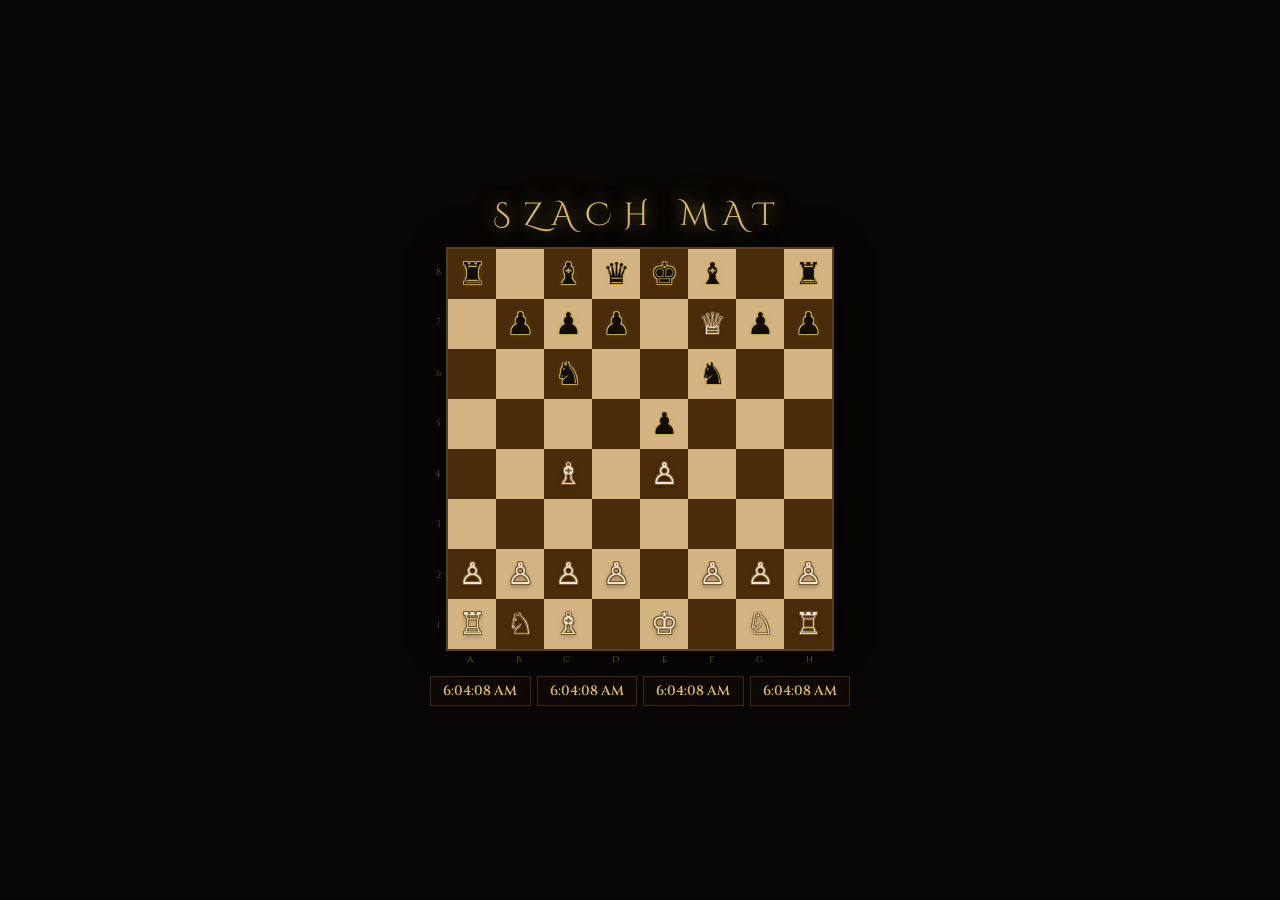
==== index.html @ 2d2c628a "Update index.html" ====
<!DOCTYPE html>
<html lang="pl">
<head>
<meta charset="UTF-8">
<title>Szach Mat - Wersja Poprawiona</title>
<link rel="preconnect" href="https://fonts.googleapis.com">
<link href="https://fonts.googleapis.com/css2?family=Cinzel+Decorative:wght@700&family=Cinzel:wght@400;600&display=swap" rel="stylesheet">
<style>
*,*::before,*::after{box-sizing:border-box;margin:0;padding:0;}
body,html{width:100%;height:100%;overflow:hidden;background:#080604;font-family:'Cinzel',serif;display:flex;justify-content:center;align-items:center;}
.view{position:absolute;inset:0;display:flex;flex-direction:column;justify-content:center;align-items:center;transition:opacity .4s;}
.view.hidden{opacity:0;pointer-events:none;}
.smoke-title{font-family:'Cinzel Decorative',serif;font-size:clamp(1.1rem,3.5vmin,2.1rem);color:#d4b866;letter-spacing:.38em;text-shadow:0 0 16px #d4b86699,0 0 45px #d4b86644;white-space:nowrap;margin-bottom:10px;animation:dym 3.5s ease-in-out infinite alternate;flex-shrink:0;}
@keyframes dym{0%{opacity:.95;transform:translateY(0) scale(1);}100%{opacity:.3;transform:translateY(-5px) scale(1.04);}}
.board-outer{display:grid;grid-template-columns:16px 1fr 16px;grid-template-rows:1fr 16px;width:min(62vmin,420px);height:min(62vmin,420px);flex-shrink:0;}
.labels-rank,.labels-rank-r{display:flex;flex-direction:column;justify-content:space-around;align-items:center;}
.labels-file{grid-column:2/3;grid-row:2/3;display:flex;flex-direction:row;justify-content:space-around;align-items:center;}
.lbl{font-size:clamp(.38rem,1.1vmin,.6rem);color:#7a6030;user-select:none;}
.chess-wrap{grid-column:2/3;grid-row:1/2;display:grid;grid-template-columns:repeat(8,1fr);grid-template-rows:repeat(8,1fr);border:2px solid #5a3e18;box-shadow:0 0 28px #000a,inset 0 0 14px #0007;}
.sq{display:flex;justify-content:center;align-items:center;font-size:clamp(.85rem,3.4vmin,1.9rem);}
.sq.light{background:#d4b483;}.sq.dark{background:#4a2c0a;}
.wp{color:#f0ece2;text-shadow:1px 1px 0 #7a5520,-1px -1px 0 #7a5520,1px -1px 0 #7a5520,-1px 1px 0 #7a5520,0 2px 5px #0009;}
.bp{color:#100e06;text-shadow:1px 1px 0 #c8a84b,-1px -1px 0 #c8a84b,1px -1px 0 #c8a84b,-1px 1px 0 #c8a84b,0 0 6px #c8a84b44;}
.sq span.clickable{cursor:pointer;transition:transform .18s;}
.sq span.clickable:hover{transform:scale(1.25);filter:brightness(1.5);}
canvas, .ttt-board{border:3px solid #d4b866;box-shadow:0 0 20px rgba(212,184,102,0.4);image-rendering:pixelated;}
.btn-back{position:absolute;top:15px;left:15px;background:rgba(212,184,102,0.1);border:1px solid #d4b866;color:#d4b866;padding:8px 15px;cursor:pointer;z-index:100;font-family:'Cinzel';}
.art-img{max-width:90%;max-height:70vh;border:2px solid #d4b866;box-shadow:0 0 20px #000;}
.game-wrap{display:flex;flex-direction:column;align-items:center;gap:10px;}
.clocks-strip{display:grid;grid-template-columns:repeat(4,1fr);gap:6px;width:min(62vmin,420px);margin-top:9px;}
.clock-mini{background:#0e0904;border:1px solid #3a2a0c;padding:5px;text-align:center;}
.cm-time{color:#d4b866;font-size:0.85rem;font-weight:600;}
.ttt-board{display:grid;grid-template-columns:repeat(3,1fr);gap:4px;background:#3a2a0c;padding:4px;}
.ttt-cell{width:75px;height:75px;background:#0e0904;display:flex;align-items:center;justify-content:center;font-size:2.5rem;cursor:pointer;color:#d4b866;}
.weather-card{background:#100b04;border:2px solid #d4b866;padding:30px;text-align:center;color:#d4b866;}
</style>
</head>
<body>

<div id="v-board" class="view">
  <div class="smoke-title">SZACH&nbsp;MAT</div>
  <div class="board-outer">
    <div class="labels-rank" id="rank-left"></div>
    <div class="chess-wrap" id="chess-board"></div>
    <div class="labels-rank-r" id="rank-right"></div>
    <div class="labels-file" id="file-labels"></div>
  </div>
  <div class="clocks-strip" id="clocks-strip"></div>
</div>

<div id="v-art1" class="view hidden"><button class="btn-back" onclick="showBoard()">← Powrót</button><h2 class="smoke-title">Mechanizm Nieba</h2><img src="Gemini_Generated_Image_rz8aocrz8aocrz8a.jpg" class="art-img"></div>
<div id="v-art2" class="view hidden"><button class="btn-back" onclick="showBoard()">← Powrót</button><h2 class="smoke-title">Stycznik Główny</h2><img src="Gemini_Generated_Image_avi7obavi7obavi7.jpg" class="art-img"></div>

<div id="v-weather" class="view hidden">
  <button class="btn-back" onclick="showBoard()">← Powrót</button>
  <div class="weather-card" id="weather-card">Pobieranie danych pogodowych...</div>
</div>

<div id="v-snake" class="view hidden"><button class="btn-back" onclick="showBoard()">←</button><div class="game-wrap"><div class="smoke-title">Wąż</div><canvas id="snake-canvas"></canvas><div id="snake-status" style="color:#d4b866">Wynik: 0</div></div></div>
<div id="v-pong" class="view hidden"><button class="btn-back" onclick="showBoard()">←</button><div class="game-wrap"><div class="smoke-title">Ping Pong</div><canvas id="pong-canvas"></canvas><div id="pong-status" style="color:#d4b866">0 : 0</div></div></div>
<div id="v-ttt" class="view hidden"><button class="btn-back" onclick="showBoard()">←</button><div class="game-wrap"><div class="smoke-title">Kółko i Krzyżyk</div><div id="ttt-board" class="ttt-board"></div></div></div>
<div id="v-wr" class="view hidden"><button class="btn-back" onclick="showBoard()">←</button><div class="game-wrap"><div class="smoke-title">Wilk i Zając</div><canvas id="wr-canvas"></canvas></div></div>

<script>
const ROWS=[
  ['♜','','♝','♛','♚','♝','','♜'], // d8: 0,3 (Czarna Królowa)
  ['','♟','♟','♟','','♕','♟','♟'], // d2: 1,5 (Biała Królowa)
  ['','','♞','','','♞','',''],   // c6: 2,2 | f6: 2,5 (Czarne Skoczki)
  ['','','','','♟','','',''],
  ['','','♗','','♙','','',''],
  ['','','','','','','',''],
  ['♙','♙','♙','♙','','♙','♙','♙'],
  ['♖','♘','♗','','♔','','♘','♖'], // b1: 7,1 | g1: 7,6 (Białe Skoczki) | e1: 7,4 (Król)
];

const ACTIONS = {
  '7-1': () => { goTo('v-snake'); snakeRestart(); },
  '7-6': () => { goTo('v-pong'); pongRestart(); },
  '2-2': () => { goTo('v-ttt'); tttRestart(); },
  '2-5': () => { goTo('v-wr'); wrRestart(); },
  '1-5': () => goTo('v-art1'),
  '0-3': () => goTo('v-art2'),
  '7-4': () => showWeather()
};

function buildBoard(){
  const board=document.getElementById('chess-board');
  const RL=document.getElementById('rank-left'), FL=document.getElementById('file-labels');
  RL.innerHTML=[8,7,6,5,4,3,2,1].map(n=>`<span class="lbl">${n}</span>`).join('');
  FL.innerHTML=['a','b','c','d','e','f','g','h'].map(l=>`<span class="lbl">${l}</span>`).join('');
  ROWS.forEach((row,r)=>{
    row.forEach((piece,c)=>{
      const sq=document.createElement('div');
      sq.className='sq '+((r+c)%2===0?'dark':'light');
      if(piece){
        const sp=document.createElement('span');
        sp.textContent=piece;
        sp.className=(r > 3 || (r===1 && c===5)) ? 'wp' : 'bp'; 
        if(ACTIONS[`${r}-${c}`]){
          sp.classList.add('clickable');
          sp.onclick = ACTIONS[`${r}-${c}`];
        }
        sq.appendChild(sp);
      }
      board.appendChild(sq);
    });
  });
}

function goTo(id){
  document.querySelectorAll('.view').forEach(v=>v.classList.add('hidden'));
  document.getElementById(id).classList.remove('hidden');
}
function showBoard(){ goTo('v-board'); stopGames(); }

function showWeather(){
  goTo('v-weather');
  document.getElementById('weather-card').innerHTML = "📍 Nielepice<br>Temp: 12°C<br>Niebo: Przejrzyste";
}

let snakeInt, pongInt, wrInt;
function stopGames(){ clearInterval(snakeInt); cancelAnimationFrame(pongInt); cancelAnimationFrame(wrInt); }

/* SNAKE */
function snakeRestart(){
  const c=document.getElementById('snake-canvas'), ctx=c.getContext('2d');
  c.width=300; c.height=300;
  let s=[{x:5,y:5}], d={x:1,y:0}, f={x:10,y:10}, sc=0;
  window.onkeydown=e=>{
    const k=e.key;
    if((k==='ArrowUp'||k==='w')&&d.y===0)d={x:0,y:-1};
    if((k==='ArrowDown'||k==='s')&&d.y===0)d={x:0,y:1};
    if((k==='ArrowLeft'||k==='a')&&d.x===0)d={x:-1,y:0};
    if((k==='ArrowRight'||k==='d')&&d.x===0)d={x:1,y:0};
  };
  clearInterval(snakeInt);
  snakeInt=setInterval(()=>{
    let h={x:s[0].x+d.x,y:s[0].y+d.y};
    if(h.x<0||h.x>14||h.y<0||h.y>14||s.some(p=>p.x===h.x&&p.y===h.y)) return snakeRestart();
    s.unshift(h);
    if(h.x===f.x&&h.y===f.y){sc++; f={x:Math.floor(Math.random()*15),y:Math.floor(Math.random()*15)};} else s.pop();
    ctx.fillStyle='#000'; ctx.fillRect(0,0,300,300);
    ctx.fillStyle='#ff0000'; ctx.fillRect(f.x*20,f.y*20,18,18);
    ctx.fillStyle='#00ff44'; s.forEach(p=>ctx.fillRect(p.x*20,p.y*20,18,18));
    document.getElementById('snake-status').textContent=`Wynik: ${sc}`;
  },150);
}

/* PONG */
function pongRestart(){
  const c=document.getElementById('pong-canvas'), ctx=c.getContext('2d');
  c.width=400; c.height=200;
  let b={x:200,y:100,vx:4,vy:3}, p1=80, p2=80, s1=0, s2=0;
  window.onkeydown=e=>{
    if(e.key==='w')p1-=20; if(e.key==='s')p1+=20;
    if(e.key==='ArrowUp')p2-=20; if(e.key==='ArrowDown')p2+=20;
  };
  function loop(){
    b.x+=b.vx; b.y+=b.vy;
    if(b.y<0||b.y>195) b.vy*=-1;
    if((b.x<20&&b.y>p1&&b.y<p1+40)||(b.x>370&&b.y>p2&&b.y<p2+40)) b.vx*=-1.1;
    if(b.x<0){s2++; b={x:200,y:100,vx:4,vy:3};}
    if(b.x>400){s1++; b={x:200,y:100,vx:-4,vy:3};}
    ctx.fillStyle='#000'; ctx.fillRect(0,0,400,200);
    ctx.fillStyle='#d4b866'; ctx.fillRect(10,p1,10,40); ctx.fillRect(380,p2,10,40);
    ctx.fillStyle='#fff'; ctx.fillRect(b.x,b.y,8,8);
    document.getElementById('pong-status').textContent=`${s1} : ${s2}`;
    pongInt=requestAnimationFrame(loop);
  }
  loop();
}

/* WILK I ZAJĄC (Pełna grafika) */
function wrRestart(){
  const c=document.getElementById('wr-canvas'), ctx=c.getContext('2d');
  c.width=480; c.height=250;
  let rx=50, wx=400;
  window.onkeydown=e=>{ if(e.key==='ArrowLeft')rx-=20; if(e.key==='ArrowRight')rx+=20; };
  function loop(){
    ctx.fillStyle='#0a0818'; ctx.fillRect(0,0,480,250);
    // Zając rysowany
    ctx.fillStyle='#d0d0c8'; ctx.fillRect(rx,180,20,22); // body
    ctx.fillStyle='#e0e0d8'; ctx.fillRect(rx+5,170,12,12); // head
    ctx.fillRect(rx+7,160,3,10); ctx.fillRect(rx+13,160,3,10); // ears
    // Wilk rysowany
    ctx.fillStyle='#5a5060'; ctx.fillRect(wx,175,25,28); // body
    ctx.fillStyle='#ff2020'; ctx.fillRect(wx+18,182,4,4); // eye
    if(wx>rx) wx-=1.5; else wx+=1.5;
    wrInt=requestAnimationFrame(loop);
  }
  loop();
}

/* TTT */
function tttRestart(){
  const b=document.getElementById('ttt-board'); b.innerHTML='';
  let p='X', cells=Array(9).fill('');
  for(let i=0;i<9;i++){
    const c=document.createElement('div'); c.className='ttt-cell';
    c.onclick=()=>{ if(!cells[i]){ cells[i]=p; c.textContent=p; p=p==='X'?'O':'X'; } };
    b.appendChild(c);
  }
}

buildBoard();
setInterval(()=>{
  const now=new Date();
  document.getElementById('clocks-strip').innerHTML=`<div class="clock-mini"><div class="cm-time">${now.toLocaleTimeString()}</div></div>`.repeat(4);
},1000);
</script>
</body>
</html>
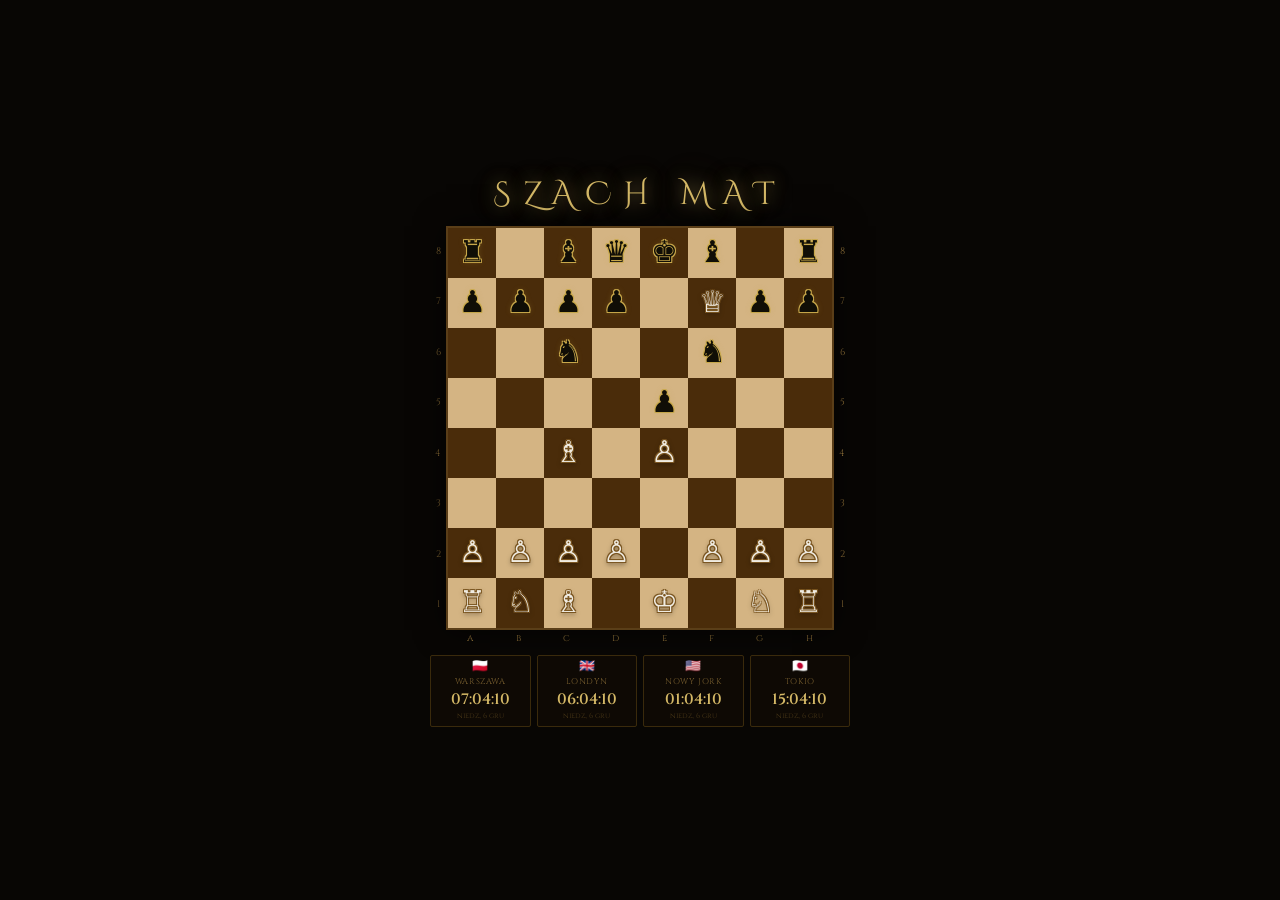
==== commit 2ebedec8: "Update print statement from 'Hello' to 'Goodbye'" ====
--- a/index.html
+++ b/index.html
@@ -2,7 +2,7 @@
 <html lang="pl">
 <head>
 <meta charset="UTF-8">
-<title>Szach Mat - Wersja Poprawiona</title>
+<title>Szach Mat</title>
 <link rel="preconnect" href="https://fonts.googleapis.com">
 <link href="https://fonts.googleapis.com/css2?family=Cinzel+Decorative:wght@700&family=Cinzel:wght@400;600&display=swap" rel="stylesheet">
 <style>
@@ -21,22 +21,141 @@
 .sq.light{background:#d4b483;}.sq.dark{background:#4a2c0a;}
 .wp{color:#f0ece2;text-shadow:1px 1px 0 #7a5520,-1px -1px 0 #7a5520,1px -1px 0 #7a5520,-1px 1px 0 #7a5520,0 2px 5px #0009;}
 .bp{color:#100e06;text-shadow:1px 1px 0 #c8a84b,-1px -1px 0 #c8a84b,1px -1px 0 #c8a84b,-1px 1px 0 #c8a84b,0 0 6px #c8a84b44;}
-.sq span.clickable{cursor:pointer;transition:transform .18s;}
-.sq span.clickable:hover{transform:scale(1.25);filter:brightness(1.5);}
-canvas, .ttt-board{border:3px solid #d4b866;box-shadow:0 0 20px rgba(212,184,102,0.4);image-rendering:pixelated;}
-.btn-back{position:absolute;top:15px;left:15px;background:rgba(212,184,102,0.1);border:1px solid #d4b866;color:#d4b866;padding:8px 15px;cursor:pointer;z-index:100;font-family:'Cinzel';}
-.art-img{max-width:90%;max-height:70vh;border:2px solid #d4b866;box-shadow:0 0 20px #000;}
-.game-wrap{display:flex;flex-direction:column;align-items:center;gap:10px;}
-.clocks-strip{display:grid;grid-template-columns:repeat(4,1fr);gap:6px;width:min(62vmin,420px);margin-top:9px;}
-.clock-mini{background:#0e0904;border:1px solid #3a2a0c;padding:5px;text-align:center;}
-.cm-time{color:#d4b866;font-size:0.85rem;font-weight:600;}
-.ttt-board{display:grid;grid-template-columns:repeat(3,1fr);gap:4px;background:#3a2a0c;padding:4px;}
-.ttt-cell{width:75px;height:75px;background:#0e0904;display:flex;align-items:center;justify-content:center;font-size:2.5rem;cursor:pointer;color:#d4b866;}
-.weather-card{background:#100b04;border:2px solid #d4b866;padding:30px;text-align:center;color:#d4b866;}
+.sq span{display:block;line-height:1;transition:transform .18s,filter .18s;}
+.sq span.clickable{cursor:pointer;}
+.sq span.clickable:hover{transform:scale(1.25);filter:brightness(1.6) drop-shadow(0 0 6px #d4b86688);}
+.clocks-strip{display:grid;grid-template-columns:repeat(4,1fr);gap:6px;width:min(62vmin,420px);margin-top:9px;flex-shrink:0;}
+.clock-mini{background:#0e0904;border:1px solid #3a2a0c;border-radius:2px;padding:5px 4px;text-align:center;}
+.cm-flag{font-size:clamp(.55rem,1.5vmin,.8rem);line-height:1;}
+.cm-city{font-size:clamp(.34rem,1vmin,.52rem);color:#7a6030;letter-spacing:.07em;text-transform:uppercase;margin:2px 0;}
+.cm-time{font-size:clamp(.65rem,2vmin,.95rem);font-weight:600;color:#d4b866;font-variant-numeric:tabular-nums;}
+.cm-date{font-size:clamp(.3rem,.9vmin,.46rem);color:#4a3818;margin-top:1px;}
+.btn-back{position:absolute;top:14px;left:14px;background:rgba(212,184,102,.1);border:1px solid rgba(212,184,102,.4);color:#d4b866;font-family:'Cinzel',serif;font-size:.68rem;letter-spacing:.14em;padding:7px 15px;cursor:pointer;border-radius:2px;z-index:20;transition:background .2s;}
+.btn-back:hover{background:rgba(212,184,102,.25);}
+.subpage{width:100%;height:100%;padding:54px 16px 16px;display:flex;flex-direction:column;align-items:center;justify-content:center;gap:16px;}
+.sub-title{font-family:'Cinzel Decorative',serif;font-size:clamp(.85rem,2.3vw,1.05rem);color:#d4b866;letter-spacing:.22em;text-shadow:0 0 12px #d4b86655;text-align:center;}
+.clocks-grid-full{display:grid;grid-template-columns:repeat(2,1fr);gap:14px;width:100%;max-width:480px;}
+.clock-card{background:#100b04;border:1px solid #5a3e18;border-radius:3px;padding:16px 12px;display:flex;flex-direction:column;align-items:center;gap:5px;}
+.clock-city{font-size:.66rem;letter-spacing:.17em;color:#8a7040;text-transform:uppercase;}
+.clock-time{font-size:clamp(1.3rem,3.8vw,1.9rem);font-weight:600;color:#d4b866;letter-spacing:.06em;font-variant-numeric:tabular-nums;}
+.clock-date{font-size:.61rem;color:#5a4820;letter-spacing:.09em;}
+.weather-card{background:#100b04;border:1px solid #5a3e18;border-radius:3px;padding:24px 30px;max-width:360px;width:100%;text-align:center;}
+.w-place{font-size:.66rem;letter-spacing:.18em;color:#7a6030;margin-bottom:10px;}
+.w-icon{font-size:2.8rem;margin-bottom:4px;line-height:1;}
+.w-temp{font-size:clamp(2.2rem,6.5vw,3rem);font-weight:600;color:#d4b866;}
+.w-desc{font-size:.8rem;color:#9a8040;margin:7px 0 4px;letter-spacing:.11em;}
+.w-details{display:flex;gap:20px;justify-content:center;margin-top:12px;}
+.w-detail{font-size:.68rem;color:#5a4820;letter-spacing:.07em;text-align:center;}
+.w-detail strong{display:block;color:#9a8254;font-size:.88rem;font-weight:600;margin-bottom:2px;}
+.loading-txt{color:#5a4020;font-size:.76rem;letter-spacing:.14em;animation:blink 1.2s infinite;}
+@keyframes blink{0%,100%{opacity:1}50%{opacity:.25}}
+.modal-overlay{position:absolute;inset:0;background:rgba(0,0,0,.8);z-index:30;display:flex;align-items:center;justify-content:center;}
+.modal-overlay.hidden{display:none;}
+.modal-box{background:#110d05;border:1px solid rgba(212,184,102,.5);border-radius:3px;padding:26px 30px;min-width:250px;text-align:center;}
+.modal-box p{color:#d4b866;font-size:.8rem;letter-spacing:.13em;margin-bottom:15px;}
+.modal-box input{background:#080604;border:1px solid #5a3e18;color:#d4b866;font-family:'Cinzel',serif;font-size:.88rem;padding:8px 12px;width:100%;border-radius:2px;text-align:center;outline:none;transition:border-color .2s;}
+.modal-box input:focus{border-color:#d4b86688;}
+.modal-box button{margin-top:12px;background:rgba(212,184,102,.12);border:1px solid rgba(212,184,102,.45);color:#d4b866;font-family:'Cinzel',serif;padding:8px 20px;cursor:pointer;border-radius:2px;font-size:.76rem;letter-spacing:.13em;transition:background .2s;}
+.modal-box button:hover{background:rgba(212,184,102,.28);}
+.err-msg{color:#b04030!important;font-size:.7rem!important;margin-top:8px!important;margin-bottom:0!important;}
+/* games shared */
+.game-wrap{width:100%;height:100%;display:flex;flex-direction:column;align-items:center;justify-content:center;padding:48px 12px 10px;gap:8px;}
+.game-status{font-size:.68rem;letter-spacing:.12em;color:#9a8040;min-height:1.4em;text-align:center;}
+.game-btn{background:rgba(212,184,102,.1);border:1px solid rgba(212,184,102,.4);color:#d4b866;font-family:'Cinzel',serif;font-size:.65rem;letter-spacing:.12em;padding:6px 18px;cursor:pointer;border-radius:2px;transition:background .2s;}
+.game-btn:hover{background:rgba(212,184,102,.25);}
+canvas{display:block;}
+.ttt-board{display:grid;grid-template-columns:repeat(3,1fr);gap:4px;background:#3a2a0c;padding:4px;border:2px solid #5a3e18;}
+.ttt-cell{width:clamp(60px,14vmin,100px);height:clamp(60px,14vmin,100px);background:#0e0904;display:flex;align-items:center;justify-content:center;font-size:clamp(1.6rem,6vmin,3rem);cursor:pointer;transition:background .15s;user-select:none;}
+.ttt-cell:hover{background:#1a1006;}
+.ttt-cell.x{color:#d4b866;}.ttt-cell.o{color:#6ab0d4;}
+
+/* ═══ ELEKTRONIKA CONSOLE SHELL ═══ */
+.konsola{
+  display:flex;flex-direction:column;align-items:center;
+  background:linear-gradient(170deg,#c8c0b0 0%,#a8a098 40%,#888078 100%);
+  border-radius:22px 22px 40px 40px;
+  padding:14px 18px 20px;
+  box-shadow:
+    0 6px 30px rgba(0,0,0,.7),
+    0 2px 0 rgba(255,255,255,.3) inset,
+    0 -3px 0 rgba(0,0,0,.3) inset,
+    4px 0 0 rgba(255,255,255,.15) inset;
+  position:relative;
+  width:360px;
+  user-select:none;
+}
+.konsola-top{
+  width:100%;display:flex;justify-content:space-between;align-items:center;
+  margin-bottom:8px;padding:0 4px;
+}
+.konsola-logo{
+  font-family:'Cinzel Decorative',serif;
+  font-size:.58rem;letter-spacing:.15em;
+  color:#4a4038;text-shadow:0 1px 0 rgba(255,255,255,.3);
+}
+.konsola-model{
+  font-size:.5rem;letter-spacing:.1em;color:#6a6058;font-family:monospace;
+}
+/* LCD screen area */
+.lcd-outer{
+  width:100%;
+  background:#1a1a0a;
+  border-radius:8px;
+  padding:6px;
+  box-shadow:0 2px 8px rgba(0,0,0,.8) inset, 0 1px 0 rgba(255,255,255,.15);
+  border:2px solid #2a2a1a;
+}
+.lcd-bezel{
+  background:#2a3010;
+  border-radius:5px;
+  padding:4px;
+  border:1px solid #1a2008;
+}
+#wr-canvas{
+  display:block;
+  border-radius:3px;
+  image-rendering:pixelated;
+}
+/* score row */
+.lcd-score-row{
+  display:flex;justify-content:space-between;align-items:center;
+  padding:3px 6px 0;
+}
+.lcd-label{font-size:.42rem;letter-spacing:.12em;color:#5a5840;font-family:monospace;text-transform:uppercase;}
+
+/* Buttons area */
+.buttons-area{
+  width:100%;
+  margin-top:12px;
+  display:flex;flex-direction:column;align-items:center;gap:10px;
+}
+.btn-row{display:flex;gap:14px;justify-content:center;align-items:center;}
+.konsola-btn{
+  width:44px;height:44px;border-radius:50%;
+  background:radial-gradient(circle at 35% 30%,#e04030,#901010);
+  border:none;box-shadow:0 4px 0 #600808, 0 5px 8px rgba(0,0,0,.5);
+  cursor:pointer;display:flex;align-items:center;justify-content:center;
+  color:rgba(255,255,255,.8);font-size:1.1rem;
+  transition:transform .08s,box-shadow .08s;
+  -webkit-tap-highlight-color:transparent;
+}
+.konsola-btn:active,.konsola-btn.pressed{
+  transform:translateY(3px);
+  box-shadow:0 1px 0 #600808, 0 2px 4px rgba(0,0,0,.5);
+}
+.konsola-btn.blue{background:radial-gradient(circle at 35% 30%,#4060d0,#1030a0);box-shadow:0 4px 0 #082080,0 5px 8px rgba(0,0,0,.5);}
+.konsola-btn.blue:active,.konsola-btn.blue.pressed{box-shadow:0 1px 0 #082080,0 2px 4px rgba(0,0,0,.5);}
+.btn-label{font-size:.42rem;color:#5a5840;letter-spacing:.08em;font-family:monospace;text-align:center;margin-top:2px;}
+.btn-col{display:flex;flex-direction:column;align-items:center;}
+.speaker-holes{
+  display:flex;gap:5px;margin-top:8px;
+}
+.speaker-hole{width:5px;height:5px;border-radius:50%;background:#6a6050;box-shadow:0 1px 0 rgba(255,255,255,.1) inset;}
 </style>
 </head>
 <body>
 
+<!-- SZACHOWNICA -->
 <div id="v-board" class="view">
   <div class="smoke-title">SZACH&nbsp;MAT</div>
   <div class="board-outer">
@@ -48,165 +167,553 @@
   <div class="clocks-strip" id="clocks-strip"></div>
 </div>
 
-<div id="v-art1" class="view hidden"><button class="btn-back" onclick="showBoard()">← Powrót</button><h2 class="smoke-title">Mechanizm Nieba</h2><img src="Gemini_Generated_Image_rz8aocrz8aocrz8a.jpg" class="art-img"></div>
-<div id="v-art2" class="view hidden"><button class="btn-back" onclick="showBoard()">← Powrót</button><h2 class="smoke-title">Stycznik Główny</h2><img src="Gemini_Generated_Image_avi7obavi7obavi7.jpg" class="art-img"></div>
-
+<!-- ZEGARY -->
+<div id="v-clocks" class="view hidden">
+  <button class="btn-back" onclick="showBoard()">← Szachownica</button>
+  <div class="subpage">
+    <div class="sub-title">Czas Światowy</div>
+    <div class="clocks-grid-full" id="clocks-grid"></div>
+  </div>
+</div>
+
+<!-- POGODA -->
 <div id="v-weather" class="view hidden">
-  <button class="btn-back" onclick="showBoard()">← Powrót</button>
-  <div class="weather-card" id="weather-card">Pobieranie danych pogodowych...</div>
+  <button class="btn-back" onclick="showBoard()">← Szachownica</button>
+  <div class="subpage">
+    <div class="sub-title">Pogoda — Nielepice</div>
+    <div class="weather-card" id="weather-card"><p class="loading-txt">Pobieranie danych…</p></div>
+  </div>
 </div>
 
-<div id="v-snake" class="view hidden"><button class="btn-back" onclick="showBoard()">←</button><div class="game-wrap"><div class="smoke-title">Wąż</div><canvas id="snake-canvas"></canvas><div id="snake-status" style="color:#d4b866">Wynik: 0</div></div></div>
-<div id="v-pong" class="view hidden"><button class="btn-back" onclick="showBoard()">←</button><div class="game-wrap"><div class="smoke-title">Ping Pong</div><canvas id="pong-canvas"></canvas><div id="pong-status" style="color:#d4b866">0 : 0</div></div></div>
-<div id="v-ttt" class="view hidden"><button class="btn-back" onclick="showBoard()">←</button><div class="game-wrap"><div class="smoke-title">Kółko i Krzyżyk</div><div id="ttt-board" class="ttt-board"></div></div></div>
-<div id="v-wr" class="view hidden"><button class="btn-back" onclick="showBoard()">←</button><div class="game-wrap"><div class="smoke-title">Wilk i Zając</div><canvas id="wr-canvas"></canvas></div></div>
+<!-- GRA 1: WĄŻ -->
+<div id="v-snake" class="view hidden">
+  <button class="btn-back" onclick="showBoard()">← Szachownica</button>
+  <div class="game-wrap">
+    <div class="sub-title">🐍 Wąż</div>
+    <div class="game-status" id="snake-status">Strzałki / WSAD &nbsp;•&nbsp; Spacja = pauza</div>
+    <canvas id="snake-canvas"></canvas>
+    <button class="game-btn" onclick="snakeRestart()">Nowa gra</button>
+  </div>
+</div>
+
+<!-- GRA 2: PONG -->
+<div id="v-pong" class="view hidden">
+  <button class="btn-back" onclick="showBoard()">← Szachownica</button>
+  <div class="game-wrap">
+    <div class="sub-title">🏓 Ping Pong</div>
+    <div class="game-status" id="pong-status">W/S = lewy &nbsp;|&nbsp; ↑/↓ = prawy &nbsp;|&nbsp; do 7 pkt</div>
+    <canvas id="pong-canvas"></canvas>
+    <button class="game-btn" onclick="pongRestart()">Nowa gra</button>
+  </div>
+</div>
+
+<!-- GRA 3: KÓŁKO I KRZYŻYK -->
+<div id="v-ttt" class="view hidden">
+  <button class="btn-back" onclick="showBoard()">← Szachownica</button>
+  <div class="game-wrap">
+    <div class="sub-title">✕ Kółko i Krzyżyk ○</div>
+    <div class="game-status" id="ttt-status">Ruch gracza X</div>
+    <div class="ttt-board" id="ttt-board"></div>
+    <button class="game-btn" onclick="tttRestart()">Nowa gra</button>
+  </div>
+</div>
+
+<!-- GRA 4: WILK I ZAJĄC — ELEKTRONIKA IM-02 -->
+<div id="v-wr" class="view hidden">
+  <button class="btn-back" onclick="showBoard()">← Szachownica</button>
+  <div class="game-wrap" style="gap:4px;padding-top:44px;">
+    <div class="konsola">
+      <!-- Logo -->
+      <div class="konsola-top">
+        <div class="konsola-logo">ЭЛЕКТРОНИКА</div>
+        <div class="konsola-model">ИМ-02</div>
+      </div>
+
+      <!-- LCD Screen -->
+      <div class="lcd-outer">
+        <div class="lcd-bezel">
+          <canvas id="wr-canvas" width="312" height="200"></canvas>
+        </div>
+        <div class="lcd-score-row">
+          <div class="lcd-label">SCORE</div>
+          <div class="lcd-label" id="wr-score-disp">000</div>
+          <div class="lcd-label">MISS</div>
+          <div class="lcd-label" id="wr-miss-disp">0</div>
+        </div>
+      </div>
+
+      <!-- Buttons -->
+      <div class="buttons-area">
+        <div class="btn-row">
+          <div class="btn-col">
+            <button class="konsola-btn" id="kb1"
+              onpointerdown="wrBtnDown(0)" onpointerup="wrBtnUp(0)" onpointerleave="wrBtnUp(0)">▲</button>
+            <div class="btn-label">I</div>
+          </div>
+          <div class="btn-col">
+            <button class="konsola-btn" id="kb2"
+              onpointerdown="wrBtnDown(1)" onpointerup="wrBtnUp(1)" onpointerleave="wrBtnUp(1)">▲</button>
+            <div class="btn-label">II</div>
+          </div>
+          <div class="btn-col">
+            <button class="konsola-btn" id="kb3"
+              onpointerdown="wrBtnDown(2)" onpointerup="wrBtnUp(2)" onpointerleave="wrBtnUp(2)">▲</button>
+            <div class="btn-label">III</div>
+          </div>
+          <div class="btn-col">
+            <button class="konsola-btn" id="kb4"
+              onpointerdown="wrBtnDown(3)" onpointerup="wrBtnUp(3)" onpointerleave="wrBtnUp(3)">▲</button>
+            <div class="btn-label">IV</div>
+          </div>
+        </div>
+        <div class="btn-row">
+          <div class="btn-col">
+            <button class="konsola-btn blue" onclick="wrRestart()">▶</button>
+            <div class="btn-label">GAME A</div>
+          </div>
+          <div class="btn-col">
+            <button class="konsola-btn blue" onclick="wrRestartB()">▶▶</button>
+            <div class="btn-label">GAME B</div>
+          </div>
+        </div>
+        <div class="speaker-holes">
+          <div class="speaker-hole"></div><div class="speaker-hole"></div>
+          <div class="speaker-hole"></div><div class="speaker-hole"></div>
+          <div class="speaker-hole"></div>
+        </div>
+      </div>
+    </div>
+    <div class="game-status" id="wr-status" style="margin-top:4px;">Naciśnij GAME A aby zacząć</div>
+  </div>
+</div>
+
+<!-- MODAL -->
+<div id="modal" class="modal-overlay hidden">
+  <div class="modal-box">
+    <p>Podaj tajne hasło</p>
+    <input type="password" id="pwd-input" placeholder="••••••">
+    <p class="err-msg hidden" id="err-msg">Błędne hasło</p>
+    <button onclick="checkPwd()">Potwierdź</button>
+  </div>
+</div>
 
 <script>
-const ROWS=[
-  ['♜','','♝','♛','♚','♝','','♜'], // d8: 0,3 (Czarna Królowa)
-  ['','♟','♟','♟','','♕','♟','♟'], // d2: 1,5 (Biała Królowa)
-  ['','','♞','','','♞','',''],   // c6: 2,2 | f6: 2,5 (Czarne Skoczki)
-  ['','','','','♟','','',''],
-  ['','','♗','','♙','','',''],
-  ['','','','','','','',''],
-  ['♙','♙','♙','♙','','♙','♙','♙'],
-  ['♖','♘','♗','','♔','','♘','♖'], // b1: 7,1 | g1: 7,6 (Białe Skoczki) | e1: 7,4 (Król)
-];
-
-const ACTIONS = {
-  '7-1': () => { goTo('v-snake'); snakeRestart(); },
-  '7-6': () => { goTo('v-pong'); pongRestart(); },
-  '2-2': () => { goTo('v-ttt'); tttRestart(); },
-  '2-5': () => { goTo('v-wr'); wrRestart(); },
-  '1-5': () => goTo('v-art1'),
-  '0-3': () => goTo('v-art2'),
-  '7-4': () => showWeather()
-};
-
+/* ═══════════════ CHESS ═══════════════ */
+const ROWS=[['♜','','♝','♛','♚','♝','','♜'],['♟','♟','♟','♟','','♕','♟','♟'],['','','♞','','','♞','',''],['','','','','♟','','',''],['','','♗','','♙','','',''],['','','','','','','',''],['♙','♙','♙','♙','','♙','♙','♙'],['♖','♘','♗','','♔','','♘','♖']];
+const WHITE_P=new Set(['♕','♗','♙','♖','♘','♔']);
+const FILES=['a','b','c','d','e','f','g','h'],RANKS=['8','7','6','5','4','3','2','1'];
+const KNIGHT_ACTIONS={'7-1':()=>goTo('v-snake'),'7-6':()=>goTo('v-pong'),'0-2':()=>goTo('v-ttt'),'0-5':()=>goTo('v-wr')};
 function buildBoard(){
-  const board=document.getElementById('chess-board');
-  const RL=document.getElementById('rank-left'), FL=document.getElementById('file-labels');
-  RL.innerHTML=[8,7,6,5,4,3,2,1].map(n=>`<span class="lbl">${n}</span>`).join('');
-  FL.innerHTML=['a','b','c','d','e','f','g','h'].map(l=>`<span class="lbl">${l}</span>`).join('');
-  ROWS.forEach((row,r)=>{
-    row.forEach((piece,c)=>{
-      const sq=document.createElement('div');
-      sq.className='sq '+((r+c)%2===0?'dark':'light');
-      if(piece){
-        const sp=document.createElement('span');
-        sp.textContent=piece;
-        sp.className=(r > 3 || (r===1 && c===5)) ? 'wp' : 'bp'; 
-        if(ACTIONS[`${r}-${c}`]){
-          sp.classList.add('clickable');
-          sp.onclick = ACTIONS[`${r}-${c}`];
+  document.getElementById('rank-left').innerHTML=RANKS.map(r=>`<span class="lbl">${r}</span>`).join('');
+  document.getElementById('rank-right').innerHTML=RANKS.map(r=>`<span class="lbl">${r}</span>`).join('');
+  document.getElementById('file-labels').innerHTML=FILES.map(f=>`<span class="lbl">${f}</span>`).join('');
+  const board=document.getElementById('chess-board');board.innerHTML='';
+  ROWS.forEach((row,r)=>{row.forEach((piece,c)=>{
+    const sq=document.createElement('div');sq.className='sq '+((r+c)%2===0?'dark':'light');
+    if(piece){const sp=document.createElement('span');sp.textContent=piece;sp.className=WHITE_P.has(piece)?'wp':'bp';
+      if(r===0&&c===4){sp.classList.add('clickable');sp.onclick=openModal;}
+      if(r===7&&c===4){sp.classList.add('clickable');sp.onclick=showWeather;}
+      const key=`${r}-${c}`;if(KNIGHT_ACTIONS[key]){sp.classList.add('clickable');sp.onclick=()=>{KNIGHT_ACTIONS[key]();initGame(key);};}
+      sq.appendChild(sp);}board.appendChild(sq);});});
+}
+function initGame(k){if(k==='7-1')snakeRestart();if(k==='7-6')pongRestart();if(k==='0-2')tttRestart();if(k==='0-5')wrRestart();}
+function goTo(id){document.querySelectorAll('.view').forEach(v=>v.classList.toggle('hidden',v.id!==id));}
+function showBoard(){goTo('v-board');}function showWeather(){goTo('v-weather');loadWeather();}function showClocks(){goTo('v-clocks');renderFullClocks();}
+const CITIES=[{name:'Warszawa',tz:'Europe/Warsaw',flag:'🇵🇱'},{name:'Londyn',tz:'Europe/London',flag:'🇬🇧'},{name:'Nowy Jork',tz:'America/New_York',flag:'🇺🇸'},{name:'Tokio',tz:'Asia/Tokyo',flag:'🇯🇵'}];
+function fmtTime(tz){return new Intl.DateTimeFormat('pl-PL',{timeZone:tz,hour:'2-digit',minute:'2-digit',second:'2-digit',hour12:false}).format(new Date());}
+function fmtDate(tz,s){return new Intl.DateTimeFormat('pl-PL',s?{timeZone:tz,weekday:'short',day:'numeric',month:'short'}:{timeZone:tz,weekday:'long',day:'numeric',month:'long'}).format(new Date());}
+function renderStrip(){document.getElementById('clocks-strip').innerHTML=CITIES.map(c=>`<div class="clock-mini"><div class="cm-flag">${c.flag}</div><div class="cm-city">${c.name}</div><div class="cm-time">${fmtTime(c.tz)}</div><div class="cm-date">${fmtDate(c.tz,true)}</div></div>`).join('');}
+function renderFullClocks(){document.getElementById('clocks-grid').innerHTML=CITIES.map(c=>`<div class="clock-card"><div class="clock-city">${c.flag} ${c.name}</div><div class="clock-time">${fmtTime(c.tz)}</div><div class="clock-date">${fmtDate(c.tz,false)}</div></div>`).join('');}
+setInterval(()=>{renderStrip();if(!document.getElementById('v-clocks').classList.contains('hidden'))renderFullClocks();},1000);
+function openModal(){document.getElementById('modal').classList.remove('hidden');document.getElementById('pwd-input').value='';document.getElementById('err-msg').classList.add('hidden');setTimeout(()=>document.getElementById('pwd-input').focus(),60);}
+document.getElementById('pwd-input').addEventListener('keydown',e=>{if(e.key==='Enter')checkPwd();if(e.key==='Escape')document.getElementById('modal').classList.add('hidden');});
+function checkPwd(){if(document.getElementById('pwd-input').value==='papcio'){document.getElementById('modal').classList.add('hidden');showClocks();}else{document.getElementById('err-msg').classList.remove('hidden');document.getElementById('pwd-input').value='';document.getElementById('pwd-input').focus();}}
+const WX_DESC={0:'Bezchmurnie',1:'Głównie słonecznie',2:'Częściowo pochmurno',3:'Pochmurno',45:'Mgła',48:'Oszroniona mgła',51:'Lekka mżawka',53:'Mżawka',55:'Gęsta mżawka',61:'Lekki deszcz',63:'Deszcz',65:'Silny deszcz',71:'Lekki śnieg',73:'Śnieg',75:'Intensywny śnieg',80:'Przelotny deszcz',81:'Deszcze przelotne',82:'Intensywne opady',95:'Burza',96:'Burza z gradem',99:'Ciężka burza'};
+const WX_ICON={0:'☀️',1:'🌤️',2:'⛅',3:'☁️',45:'🌫️',48:'🌫️',51:'🌦️',53:'🌦️',55:'🌧️',61:'🌧️',63:'🌧️',65:'🌧️',71:'🌨️',73:'❄️',75:'❄️',80:'🌦️',81:'🌧️',82:'⛈️',95:'⛈️',96:'⛈️',99:'⛈️'};
+async function loadWeather(){const card=document.getElementById('weather-card');card.innerHTML='<p class="loading-txt">Pobieranie danych…</p>';try{const d=await fetch('https://api.open-meteo.com/v1/forecast?latitude=50.138&longitude=19.809&current=temperature_2m,apparent_temperature,weathercode,windspeed_10m,relativehumidity_2m&timezone=Europe%2FWarsaw').then(r=>r.json());const cur=d.current,code=cur.weathercode;card.innerHTML=`<div class="w-place">📍 Nielepice, Małopolska</div><div class="w-icon">${WX_ICON[code]||'🌡️'}</div><div class="w-temp">${Math.round(cur.temperature_2m)}°C</div><div class="w-desc">${WX_DESC[code]||'Brak opisu'}</div><div class="w-details"><div class="w-detail"><strong>${Math.round(cur.apparent_temperature)}°C</strong>Odczuwalna</div><div class="w-detail"><strong>${Math.round(cur.windspeed_10m)} km/h</strong>Wiatr</div><div class="w-detail"><strong>${cur.relativehumidity_2m}%</strong>Wilgotność</div></div>`;}catch{card.innerHTML='<p style="color:#9a4030;font-size:.8rem;">Błąd połączenia z API</p>';}}
+
+/* ═══════════════ SNAKE ═══════════════ */
+(function(){
+  const CELL=20,COLS=18,ROWSN=16;let snake,dir,nextDir,food,score,alive,paused,animId,last;
+  function snakeRestart(){const c=document.getElementById('snake-canvas');c.width=CELL*COLS;c.height=CELL*ROWSN;snake=[{x:9,y:8},{x:8,y:8},{x:7,y:8}];dir={x:1,y:0};nextDir={x:1,y:0};score=0;alive=true;paused=false;last=0;placeFood();document.getElementById('snake-status').textContent='Wynik: 0';cancelAnimationFrame(animId);loop();}
+  function placeFood(){do{food={x:Math.floor(Math.random()*COLS),y:Math.floor(Math.random()*ROWSN)};}while(snake.some(s=>s.x===food.x&&s.y===food.y));}
+  function loop(ts=0){animId=requestAnimationFrame(loop);if(paused||!alive)return;if(ts-last<130)return;last=ts;dir=nextDir;const h={x:snake[0].x+dir.x,y:snake[0].y+dir.y};if(h.x<0||h.x>=COLS||h.y<0||h.y>=ROWSN||snake.some(s=>s.x===h.x&&s.y===h.y)){alive=false;document.getElementById('snake-status').textContent=`Koniec! Wynik: ${score}`;draw();return;}snake.unshift(h);if(h.x===food.x&&h.y===food.y){score++;document.getElementById('snake-status').textContent=`Wynik: ${score}`;placeFood();}else snake.pop();draw();}
+  function draw(){const c=document.getElementById('snake-canvas'),ctx=c.getContext('2d');ctx.fillStyle='#0a0702';ctx.fillRect(0,0,c.width,c.height);ctx.strokeStyle='#141008';ctx.lineWidth=.5;for(let x=0;x<=COLS;x++){ctx.beginPath();ctx.moveTo(x*CELL,0);ctx.lineTo(x*CELL,c.height);ctx.stroke();}for(let y=0;y<=ROWSN;y++){ctx.beginPath();ctx.moveTo(0,y*CELL);ctx.lineTo(c.width,y*CELL);ctx.stroke();}ctx.fillStyle='#c03020';ctx.beginPath();ctx.arc(food.x*CELL+CELL/2,food.y*CELL+CELL/2,CELL/2-2,0,Math.PI*2);ctx.fill();snake.forEach((s,i)=>{ctx.fillStyle=i===0?'#d4b866':i%2===0?'#8a7030':'#6a5020';ctx.fillRect(s.x*CELL+1,s.y*CELL+1,CELL-2,CELL-2);});if(!alive||paused){ctx.fillStyle='rgba(0,0,0,.55)';ctx.fillRect(0,0,c.width,c.height);ctx.fillStyle='#d4b866';ctx.font=`bold ${CELL}px Cinzel,serif`;ctx.textAlign='center';ctx.fillText(alive?'PAUZA':'KONIEC',c.width/2,c.height/2+6);}}
+  const KM={ArrowUp:{x:0,y:-1},ArrowDown:{x:0,y:1},ArrowLeft:{x:-1,y:0},ArrowRight:{x:1,y:0},w:{x:0,y:-1},s:{x:0,y:1},a:{x:-1,y:0},d:{x:1,y:0}};
+  document.addEventListener('keydown',e=>{if(document.getElementById('v-snake').classList.contains('hidden'))return;if(e.key===' '){paused=!paused;return;}const nd=KM[e.key];if(nd&&!(nd.x===-dir.x&&nd.y===-dir.y)){nextDir=nd;e.preventDefault();}});
+  window.snakeRestart=snakeRestart;
+})();
+
+/* ═══════════════ PONG ═══════════════ */
+(function(){
+  let ball,pl,pr,sc,animId,running,keys={};const PW=10,PH=60,PS=5,BS=4;
+  function pongRestart(){const c=document.getElementById('pong-canvas');c.width=500;c.height=300;ball={x:250,y:150,vx:BS*(Math.random()>.5?1:-1),vy:BS*(Math.random()>.5?1:-1)};pl={y:120};pr={y:120};sc={l:0,r:0};running=true;keys={};document.getElementById('pong-status').textContent='W/S = lewy  |  ↑/↓ = prawy  |  do 7 pkt';cancelAnimationFrame(animId);pongLoop();}
+  document.addEventListener('keydown',e=>{if(!document.getElementById('v-pong').classList.contains('hidden'))keys[e.key]=true;});
+  document.addEventListener('keyup',e=>{keys[e.key]=false;});
+  function pongLoop(){animId=requestAnimationFrame(pongLoop);if(!running)return;const c=document.getElementById('pong-canvas'),W=c.width,H=c.height;if(keys['w']&&pl.y>0)pl.y-=PS;if(keys['s']&&pl.y<H-PH)pl.y+=PS;if(keys['ArrowUp']&&pr.y>0)pr.y-=PS;if(keys['ArrowDown']&&pr.y<H-PH)pr.y+=PS;ball.x+=ball.vx;ball.y+=ball.vy;if(ball.y<=4||ball.y>=H-4)ball.vy*=-1;if(ball.x<=PW+10&&ball.y>=pl.y&&ball.y<=pl.y+PH){ball.vx=Math.abs(ball.vx)*1.04;ball.vy+=((ball.y-(pl.y+PH/2))/(PH/2))*2;}if(ball.x>=W-PW-10&&ball.y>=pr.y&&ball.y<=pr.y+PH){ball.vx=-Math.abs(ball.vx)*1.04;ball.vy+=((ball.y-(pr.y+PH/2))/(PH/2))*2;}const spd=Math.sqrt(ball.vx**2+ball.vy**2);if(spd>14){ball.vx=ball.vx/spd*14;ball.vy=ball.vy/spd*14;}if(ball.x<0){sc.r++;reset(-1);}if(ball.x>W){sc.l++;reset(1);}if(sc.l>=7||sc.r>=7){running=false;document.getElementById('pong-status').textContent=(sc.l>=7?'Lewy':'Prawy')+' gracz wygrywa! 🏆';}pongDraw(c,W,H);}
+  function reset(d){const c=document.getElementById('pong-canvas');ball={x:c.width/2,y:c.height/2,vx:BS*d,vy:BS*(Math.random()>.5?1:-1)};}
+  function pongDraw(c,W,H){const ctx=c.getContext('2d');ctx.fillStyle='#06040a';ctx.fillRect(0,0,W,H);ctx.setLineDash([6,6]);ctx.strokeStyle='#1a0a2a';ctx.lineWidth=1;ctx.beginPath();ctx.moveTo(W/2,0);ctx.lineTo(W/2,H);ctx.stroke();ctx.setLineDash([]);ctx.fillStyle='#d4b866';ctx.fillRect(PW,pl.y,PW,PH);ctx.fillRect(W-PW*2,pr.y,PW,PH);ctx.fillStyle='#f0f0ff';ctx.beginPath();ctx.arc(ball.x,ball.y,6,0,Math.PI*2);ctx.fill();ctx.fillStyle='#d4b866';ctx.font='bold 26px Cinzel,serif';ctx.textAlign='center';ctx.fillText(`${sc.l}  :  ${sc.r}`,W/2,28);if(!running){ctx.fillStyle='rgba(0,0,0,.5)';ctx.fillRect(0,0,W,H);}}
+  window.pongRestart=pongRestart;
+})();
+
+/* ═══════════════ TIC TAC TOE ═══════════════ */
+(function(){
+  let board,player,gameOver;const WIN=[[0,1,2],[3,4,5],[6,7,8],[0,3,6],[1,4,7],[2,5,8],[0,4,8],[2,4,6]];
+  function tttRestart(){board=Array(9).fill('');player='X';gameOver=false;document.getElementById('ttt-status').textContent='Ruch gracza X';renderTTT();}
+  function renderTTT(){const el=document.getElementById('ttt-board');el.innerHTML='';board.forEach((v,i)=>{const cell=document.createElement('div');cell.className='ttt-cell'+(v?' '+v.toLowerCase():'');cell.textContent=v;if(!v&&!gameOver)cell.onclick=()=>tttMove(i);el.appendChild(cell);});}
+  function tttMove(i){if(board[i]||gameOver)return;board[i]=player;const w=checkWin();if(w){gameOver=true;document.getElementById('ttt-status').textContent=`Wygrywa ${player}! 🏆`;highlight(w);return;}if(board.every(v=>v)){gameOver=true;document.getElementById('ttt-status').textContent='Remis!';renderTTT();return;}player=player==='X'?'O':'X';document.getElementById('ttt-status').textContent=`Ruch gracza ${player}`;renderTTT();}
+  function checkWin(){for(const c of WIN)if(board[c[0]]&&board[c[0]]===board[c[1]]&&board[c[1]]===board[c[2]])return c;return null;}
+  function highlight(combo){renderTTT();const cells=document.getElementById('ttt-board').children;combo.forEach(i=>{cells[i].style.background='#2a1a04';cells[i].style.boxShadow='0 0 12px #d4b86688';});}
+  window.tttRestart=tttRestart;
+})();
+
+/* ═══════════════════════════════════════════════════════════════
+   GRA 4: ELEKTRONIKA IM-02  "Ну, погоди!" / Wilk i Zając
+   
+   Układ ekranu jak w oryginale:
+   - 4 zające w 4 ROGACH (lewy-górny, prawy-górny, lewy-dolny, prawy-dolny)
+   - Jajka toczą się po SKOŚNYCH RAMPACH do centrum
+   - Wilk stoi w centrum dołu i łapie koszem w 4 pozycjach:
+     Lewo-góra (poz 0), Lewo-dół (poz 1), Prawo-dół (poz 2), Prawo-góra (poz 3)
+   - Przyciski I II III IV = pozycje wilka
+   - 4 chybienia = koniec gry
+   - Tryb B = szybszy
+═══════════════════════════════════════════════════════════════ */
+(function(){
+  const CW=312, CH=200;
+  // LCD background color (greenish amber)
+  const LCD_BG  = '#8fa840';   // tło LCD (jasne)
+  const LCD_ON  = '#1a2608';   // kolor aktywnych segmentów (ciemny)
+  const LCD_DIM = '#7a9438';   // nieaktywne segmenty (prawie niewidoczne)
+
+  /* Rampy - 4 tory, każdy z 5 pozycjami jajka (indeks 0=blisko zająca, 4=przy wilku)
+     Tor 0: Lewy-górny  → schodzi w prawo-dół
+     Tor 1: Prawy-górny → schodzi w lewo-dół
+     Tor 2: Lewy-dolny  → schodzi w prawo-górę  (na niższą rampę)
+     Tor 3: Prawy-dolny → schodzi w lewo-górę
+  */
+  // Predefiniowane pozycje pikseli jajka na każdym torze (5 kroków)
+  const RAMP_POS = [
+    // tor 0: LG → centrum  (spada z lewego górnego)
+    [{x:28,y:28},{x:58,y:52},{x:88,y:76},{x:118,y:100},{x:148,y:124}],
+    // tor 1: PG → centrum (spada z prawego górnego)
+    [{x:284,y:28},{x:254,y:52},{x:224,y:76},{x:194,y:100},{x:164,y:124}],
+    // tor 2: LD → centrum (spada z lewego dolnego)
+    [{x:28,y:172},{x:58,y:152},{x:88,y:132},{x:118,y:124},{x:148,y:124}],
+    // tor 3: PD → centrum
+    [{x:284,y:172},{x:254,y:152},{x:224,y:132},{x:194,y:124},{x:164,y:124}],
+  ];
+
+  // Wilk ma 4 pozycje kosza — odpowiadają końcowi każdej rampy
+  // Pozycja 0=lewy-górny, 1=lewy-dolny, 2=prawy-dolny, 3=prawy-górny
+  const WOLF_POS = [
+    {x:138,y:118,side:'left', upper:true},
+    {x:138,y:118,side:'left', upper:false},
+    {x:174,y:118,side:'right',upper:false},
+    {x:174,y:118,side:'right',upper:true},
+  ];
+  // Który kosz łapie który tor?
+  // Tor 0 (LG) → pozycja 0 (lewy-górny)
+  // Tor 1 (PG) → pozycja 3 (prawy-górny)
+  // Tor 2 (LD) → pozycja 1 (lewy-dolny)
+  // Tor 3 (PD) → pozycja 2 (prawy-dolny)
+  const CATCH_MAP = [0, 3, 1, 2];
+
+  let wolfPos, eggs, score, misses, running, animId, spawnTimer, spawnInterval, gameMode;
+  let btnState=[false,false,false,false];
+  let flashFrames=0, flashPos=-1; // catch flash
+  let missFlash=[false,false,false,false]; // miss chick flash per lane
+
+  function wrRestart(mode=0){
+    gameMode=mode;
+    wolfPos=0; eggs=[]; score=0; misses=0; running=true;
+    spawnTimer=0; spawnInterval=mode===0?2200:1500;
+    flashFrames=0;flashPos=-1;missFlash=[false,false,false,false];
+    document.getElementById('wr-status').textContent='Łap jajka koszem! Przyciski I II III IV';
+    document.getElementById('wr-score-disp').textContent='000';
+    document.getElementById('wr-miss-disp').textContent='0';
+    cancelAnimationFrame(animId);
+    lastT=performance.now();
+    loop();
+  }
+
+  let lastT=0;
+  function loop(ts=0){
+    animId=requestAnimationFrame(loop);
+    if(!running)return;
+    const dt=Math.min(ts-lastT,100);lastT=ts;
+
+    // keyboard wolf positioning
+    for(let i=0;i<4;i++){if(btnState[i])wolfPos=i;}
+
+    spawnTimer+=dt;
+    if(spawnTimer>=spawnInterval){
+      spawnTimer=0;
+      // pick random lane; don't stack too many
+      const active=eggs.filter(e=>!e.done).length;
+      if(active<4){
+        const lane=Math.floor(Math.random()*4);
+        eggs.push({lane,step:0,timer:0,stepInterval:gameMode===0?520:340,done:false,missed:false,caught:false});
+      }
+    }
+
+    // move eggs
+    eggs.forEach(egg=>{
+      if(egg.done)return;
+      egg.timer+=dt;
+      if(egg.timer>=egg.stepInterval){
+        egg.timer=0;
+        egg.step++;
+        if(egg.step>=5){
+          // reached catch zone — check wolf position
+          if(wolfPos===CATCH_MAP[egg.lane]){
+            egg.caught=true;egg.done=true;
+            score++;flashFrames=25;flashPos=egg.lane;
+            document.getElementById('wr-score-disp').textContent=String(score).padStart(3,'0');
+          } else {
+            egg.missed=true;egg.done=true;
+            misses++;
+            missFlash[egg.lane]=true;
+            setTimeout(()=>{ missFlash[egg.lane]=false;},600);
+            document.getElementById('wr-miss-disp').textContent=String(misses);
+            if(misses>=4){
+              running=false;
+              document.getElementById('wr-status').textContent=`Koniec! Wynik: ${score}   Naciśnij GAME A / B`;
+            }
+          }
         }
-        sq.appendChild(sp);
       }
-      board.appendChild(sq);
     });
+    eggs=eggs.filter(e=>!e.done||e.caught); // keep for flash
+    if(flashFrames>0)flashFrames--;
+
+    draw(ts);
+  }
+
+  function draw(ts){
+    const cv=document.getElementById('wr-canvas');
+    const ctx=cv.getContext('2d');
+
+    // LCD background
+    ctx.fillStyle=LCD_BG;
+    ctx.fillRect(0,0,CW,CH);
+
+    // Draw all static LCD elements (dimmed)
+    drawStaticDim(ctx);
+
+    // Draw rampy lines
+    drawRamps(ctx);
+
+    // Draw zające (zawsze widoczne jako tło)
+    [0,1,2,3].forEach(i=>drawHare(ctx,i,false,ts));
+
+    // Jajka na rampach
+    eggs.forEach(egg=>{
+      if(!egg.done&&egg.step<5){
+        drawEgg(ctx, RAMP_POS[egg.lane][egg.step]);
+      }
+    });
+
+    // Miss chicks (wyklute pisklę)
+    [0,1,2,3].forEach(i=>{
+      if(missFlash[i])drawChick(ctx,i,ts);
+    });
+
+    // Flash caught (błysk przy łapaniu)
+    if(flashFrames>0&&Math.floor(flashFrames/4)%2===0){
+      drawCatchFlash(ctx,flashPos);
+    }
+
+    // Wilk z koszem
+    drawWolf(ctx, wolfPos, ts);
+
+    // Miss indicators (wyklute pisklęta pod ekranem — segmenty LCD)
+    drawMissIndicators(ctx, misses);
+
+    // Game over
+    if(!running){
+      ctx.fillStyle='rgba(20,30,5,.65)';
+      ctx.fillRect(0,0,CW,CH);
+      ctx.fillStyle=LCD_ON;
+      ctx.font='bold 18px monospace';ctx.textAlign='center';
+      ctx.fillText('GAME OVER',CW/2,CH/2-8);
+      ctx.font='13px monospace';
+      ctx.fillText(`SCORE: ${score}`,CW/2,CH/2+12);
+    }
+  }
+
+  function drawStaticDim(ctx){
+    // Rampy - linie tła
+    ctx.strokeStyle=LCD_DIM;ctx.lineWidth=1.5;ctx.setLineDash([3,4]);
+    RAMP_POS.forEach(ramp=>{
+      ctx.beginPath();ctx.moveTo(ramp[0].x,ramp[0].y);ctx.lineTo(ramp[4].x,ramp[4].y);ctx.stroke();
+    });
+    ctx.setLineDash([]);
+  }
+
+  function drawRamps(ctx){
+    ctx.strokeStyle='rgba(26,38,8,.25)';ctx.lineWidth=1;ctx.setLineDash([2,3]);
+    RAMP_POS.forEach(ramp=>{
+      ctx.beginPath();ctx.moveTo(ramp[0].x,ramp[0].y);ctx.lineTo(ramp[4].x,ramp[4].y);ctx.stroke();
+    });
+    ctx.setLineDash([]);
+  }
+
+  // Zając w rogu: 0=LG,1=PG,2=LD,3=PD
+  const HARE_POS=[{x:14,y:10},{x:CW-14,y:10},{x:14,y:CH-10},{x:CW-14,y:CH-10}];
+  function drawHare(ctx,idx,active,ts){
+    const p=HARE_POS[idx];
+    const flip=idx===1||idx===3;
+    const bob=Math.sin(ts/400+idx)*1.5;
+    ctx.save();
+    ctx.translate(p.x,p.y+bob);
+    if(flip)ctx.scale(-1,1);
+    ctx.fillStyle=LCD_ON;
+    // ciało
+    ctx.beginPath();ctx.ellipse(0,2,7,9,0,0,Math.PI*2);ctx.fill();
+    // głowa
+    ctx.beginPath();ctx.ellipse(4,-8,6,5,0.2,0,Math.PI*2);ctx.fill();
+    // uszy
+    ctx.beginPath();ctx.ellipse(1,-17,2,6,-0.2,0,Math.PI*2);ctx.fill();
+    ctx.beginPath();ctx.ellipse(6,-17,2,6,0.2,0,Math.PI*2);ctx.fill();
+    // oko (jasne)
+    ctx.fillStyle=LCD_BG;
+    ctx.beginPath();ctx.arc(6,-9,1.5,0,Math.PI*2);ctx.fill();
+    ctx.restore();
+  }
+
+  function drawEgg(ctx,pos){
+    ctx.fillStyle=LCD_ON;
+    ctx.beginPath();
+    ctx.ellipse(pos.x,pos.y,5,7,0,0,Math.PI*2);
+    ctx.fill();
+    // odblask
+    ctx.fillStyle=LCD_DIM;
+    ctx.beginPath();ctx.ellipse(pos.x-2,pos.y-2,1.5,2,-.3,0,Math.PI*2);ctx.fill();
+  }
+
+  function drawChick(ctx,lane,ts){
+    const p=RAMP_POS[lane][4];
+    const blink=Math.floor(ts/120)%2;
+    if(!blink)return;
+    ctx.save();ctx.translate(p.x,p.y);
+    ctx.fillStyle=LCD_ON;
+    // pisklę
+    ctx.beginPath();ctx.arc(0,0,6,0,Math.PI*2);ctx.fill();
+    ctx.fillStyle=LCD_BG;
+    ctx.beginPath();ctx.arc(0,-1,2,0,Math.PI*2);ctx.fill(); // oko
+    ctx.restore();
+  }
+
+  function drawCatchFlash(ctx,lane){
+    const p=RAMP_POS[lane][4];
+    ctx.fillStyle=LCD_ON;
+    ctx.font='bold 12px monospace';ctx.textAlign='center';
+    ctx.fillText('★',p.x,p.y+4);
+  }
+
+  // Wilk z koszem — 4 pozycje
+  // 0=lewym koszem góra, 1=lewym koszem dół, 2=prawym koszem dół, 3=prawym koszem góra
+  function drawWolf(ctx, pos, ts){
+    const cx=CW/2, cy=CH/2+10;
+    ctx.save();ctx.translate(cx,cy);
+    ctx.fillStyle=LCD_ON;
+
+    // Tułów wilka
+    ctx.beginPath();ctx.ellipse(0,0,18,14,0,0,Math.PI*2);ctx.fill();
+    // Głowa (zawsze po prawej)
+    ctx.beginPath();ctx.ellipse(16,-10,12,10,0.25,0,Math.PI*2);ctx.fill();
+    // Ucho
+    ctx.beginPath();ctx.moveTo(8,-18);ctx.lineTo(14,-26);ctx.lineTo(20,-18);ctx.closePath();ctx.fill();
+    // Oko
+    ctx.fillStyle=LCD_BG;ctx.beginPath();ctx.arc(19,-12,2,0,Math.PI*2);ctx.fill();
+    ctx.fillStyle=LCD_ON;ctx.beginPath();ctx.arc(19,-12,1,0,Math.PI*2);ctx.fill();
+    // Nos
+    ctx.beginPath();ctx.ellipse(26,-7,3,2,0,0,Math.PI*2);ctx.fill();
+    // Ramiona
+    ctx.fillStyle=LCD_ON;
+    ctx.beginPath();ctx.moveTo(-16,0);ctx.lineTo(-28,pos<2?-10:8);ctx.lineWidth=5;ctx.stroke();
+    ctx.beginPath();ctx.moveTo(8,4);ctx.lineTo(20,pos>1?-6:10);ctx.stroke();
+    ctx.lineWidth=1;
+
+    // Kosz (lewy) — aktywny gdy pos===0 lub pos===1
+    const lby=pos===0?-14:8;
+    drawBasket(ctx,-36,lby);
+
+    // Kosz (prawy) — aktywny gdy pos===2 lub pos===3
+    const rby=pos===3?-14:8;
+    drawBasket(ctx,20,rby);
+
+    ctx.restore();
+  }
+
+  function drawBasket(ctx,bx,by){
+    ctx.fillStyle=LCD_ON;
+    // kosz = trapez
+    ctx.beginPath();
+    ctx.moveTo(bx,by);ctx.lineTo(bx+18,by);
+    ctx.lineTo(bx+14,by+12);ctx.lineTo(bx+4,by+12);
+    ctx.closePath();ctx.fill();
+    // linie kosza
+    ctx.strokeStyle=LCD_BG;ctx.lineWidth=1.2;
+    ctx.beginPath();ctx.moveTo(bx+6,by+1);ctx.lineTo(bx+5,by+11);ctx.stroke();
+    ctx.beginPath();ctx.moveTo(bx+11,by+1);ctx.lineTo(bx+10,by+11);ctx.stroke();
+    ctx.beginPath();ctx.moveTo(bx,by+6);ctx.lineTo(bx+18,by+6);ctx.stroke();
+    ctx.lineWidth=1;
+  }
+
+  function drawMissIndicators(ctx,m){
+    // 4 małe pisklęta-segmenty na dole LCD
+    const y=CH-12;const xs=[50,100,210,260];
+    xs.forEach((x,i)=>{
+      ctx.fillStyle=i<m?LCD_ON:LCD_DIM;
+      ctx.beginPath();ctx.arc(x,y,5,0,Math.PI*2);ctx.fill();
+      if(i<m){ctx.fillStyle=LCD_BG;ctx.beginPath();ctx.arc(x,y-1,1.5,0,Math.PI*2);ctx.fill();}
+    });
+  }
+
+  // Klawiatura
+  document.addEventListener('keydown',e=>{
+    if(document.getElementById('v-wr').classList.contains('hidden'))return;
+    const map={'1':0,'2':1,'3':2,'4':3,'ArrowLeft':1,'ArrowRight':2};
+    if(map[e.key]!==undefined){btnState[map[e.key]]=true;highlightBtn(map[e.key],true);}
+    e.preventDefault&&(['ArrowLeft','ArrowRight','ArrowUp','ArrowDown',' '].includes(e.key))&&e.preventDefault();
   });
-}
-
-function goTo(id){
-  document.querySelectorAll('.view').forEach(v=>v.classList.add('hidden'));
-  document.getElementById(id).classList.remove('hidden');
-}
-function showBoard(){ goTo('v-board'); stopGames(); }
-
-function showWeather(){
-  goTo('v-weather');
-  document.getElementById('weather-card').innerHTML = "📍 Nielepice<br>Temp: 12°C<br>Niebo: Przejrzyste";
-}
-
-let snakeInt, pongInt, wrInt;
-function stopGames(){ clearInterval(snakeInt); cancelAnimationFrame(pongInt); cancelAnimationFrame(wrInt); }
-
-/* SNAKE */
-function snakeRestart(){
-  const c=document.getElementById('snake-canvas'), ctx=c.getContext('2d');
-  c.width=300; c.height=300;
-  let s=[{x:5,y:5}], d={x:1,y:0}, f={x:10,y:10}, sc=0;
-  window.onkeydown=e=>{
-    const k=e.key;
-    if((k==='ArrowUp'||k==='w')&&d.y===0)d={x:0,y:-1};
-    if((k==='ArrowDown'||k==='s')&&d.y===0)d={x:0,y:1};
-    if((k==='ArrowLeft'||k==='a')&&d.x===0)d={x:-1,y:0};
-    if((k==='ArrowRight'||k==='d')&&d.x===0)d={x:1,y:0};
-  };
-  clearInterval(snakeInt);
-  snakeInt=setInterval(()=>{
-    let h={x:s[0].x+d.x,y:s[0].y+d.y};
-    if(h.x<0||h.x>14||h.y<0||h.y>14||s.some(p=>p.x===h.x&&p.y===h.y)) return snakeRestart();
-    s.unshift(h);
-    if(h.x===f.x&&h.y===f.y){sc++; f={x:Math.floor(Math.random()*15),y:Math.floor(Math.random()*15)};} else s.pop();
-    ctx.fillStyle='#000'; ctx.fillRect(0,0,300,300);
-    ctx.fillStyle='#ff0000'; ctx.fillRect(f.x*20,f.y*20,18,18);
-    ctx.fillStyle='#00ff44'; s.forEach(p=>ctx.fillRect(p.x*20,p.y*20,18,18));
-    document.getElementById('snake-status').textContent=`Wynik: ${sc}`;
-  },150);
-}
-
-/* PONG */
-function pongRestart(){
-  const c=document.getElementById('pong-canvas'), ctx=c.getContext('2d');
-  c.width=400; c.height=200;
-  let b={x:200,y:100,vx:4,vy:3}, p1=80, p2=80, s1=0, s2=0;
-  window.onkeydown=e=>{
-    if(e.key==='w')p1-=20; if(e.key==='s')p1+=20;
-    if(e.key==='ArrowUp')p2-=20; if(e.key==='ArrowDown')p2+=20;
-  };
-  function loop(){
-    b.x+=b.vx; b.y+=b.vy;
-    if(b.y<0||b.y>195) b.vy*=-1;
-    if((b.x<20&&b.y>p1&&b.y<p1+40)||(b.x>370&&b.y>p2&&b.y<p2+40)) b.vx*=-1.1;
-    if(b.x<0){s2++; b={x:200,y:100,vx:4,vy:3};}
-    if(b.x>400){s1++; b={x:200,y:100,vx:-4,vy:3};}
-    ctx.fillStyle='#000'; ctx.fillRect(0,0,400,200);
-    ctx.fillStyle='#d4b866'; ctx.fillRect(10,p1,10,40); ctx.fillRect(380,p2,10,40);
-    ctx.fillStyle='#fff'; ctx.fillRect(b.x,b.y,8,8);
-    document.getElementById('pong-status').textContent=`${s1} : ${s2}`;
-    pongInt=requestAnimationFrame(loop);
-  }
-  loop();
-}
-
-/* WILK I ZAJĄC (Pełna grafika) */
-function wrRestart(){
-  const c=document.getElementById('wr-canvas'), ctx=c.getContext('2d');
-  c.width=480; c.height=250;
-  let rx=50, wx=400;
-  window.onkeydown=e=>{ if(e.key==='ArrowLeft')rx-=20; if(e.key==='ArrowRight')rx+=20; };
-  function loop(){
-    ctx.fillStyle='#0a0818'; ctx.fillRect(0,0,480,250);
-    // Zając rysowany
-    ctx.fillStyle='#d0d0c8'; ctx.fillRect(rx,180,20,22); // body
-    ctx.fillStyle='#e0e0d8'; ctx.fillRect(rx+5,170,12,12); // head
-    ctx.fillRect(rx+7,160,3,10); ctx.fillRect(rx+13,160,3,10); // ears
-    // Wilk rysowany
-    ctx.fillStyle='#5a5060'; ctx.fillRect(wx,175,25,28); // body
-    ctx.fillStyle='#ff2020'; ctx.fillRect(wx+18,182,4,4); // eye
-    if(wx>rx) wx-=1.5; else wx+=1.5;
-    wrInt=requestAnimationFrame(loop);
-  }
-  loop();
-}
-
-/* TTT */
-function tttRestart(){
-  const b=document.getElementById('ttt-board'); b.innerHTML='';
-  let p='X', cells=Array(9).fill('');
-  for(let i=0;i<9;i++){
-    const c=document.createElement('div'); c.className='ttt-cell';
-    c.onclick=()=>{ if(!cells[i]){ cells[i]=p; c.textContent=p; p=p==='X'?'O':'X'; } };
-    b.appendChild(c);
-  }
-}
-
-buildBoard();
-setInterval(()=>{
-  const now=new Date();
-  document.getElementById('clocks-strip').innerHTML=`<div class="clock-mini"><div class="cm-time">${now.toLocaleTimeString()}</div></div>`.repeat(4);
-},1000);
+  document.addEventListener('keyup',e=>{
+    if(document.getElementById('v-wr').classList.contains('hidden'))return;
+    const map={'1':0,'2':1,'3':2,'4':3,'ArrowLeft':1,'ArrowRight':2};
+    if(map[e.key]!==undefined){btnState[map[e.key]]=false;highlightBtn(map[e.key],false);}
+  });
+
+  function highlightBtn(i,on){
+    const btn=document.getElementById(`kb${i+1}`);
+    if(btn){btn.classList.toggle('pressed',on);}
+  }
+
+  // External button handlers
+  window.wrBtnDown=function(i){btnState[i]=true;wolfPos=i;highlightBtn(i,true);};
+  window.wrBtnUp=function(i){btnState[i]=false;highlightBtn(i,false);};
+  window.wrRestart=function(){wrRestart(0);};
+  window.wrRestartB=function(){wrRestart(1);};
+
+  // Draw idle screen
+  (function idle(){
+    const cv=document.getElementById('wr-canvas');
+    if(!cv)return;
+    const ctx=cv.getContext('2d');
+    ctx.fillStyle=LCD_BG;ctx.fillRect(0,0,CW,CH);
+    drawStaticDim(ctx);
+    [0,1,2,3].forEach(i=>drawHare(ctx,i,false,0));
+    drawWolf(ctx,0,0);
+    drawMissIndicators(ctx,0);
+    ctx.fillStyle=LCD_ON;ctx.font='bold 11px monospace';ctx.textAlign='center';
+    ctx.fillText('ЭЛЕКТРОНИКА  ИМ-02',CW/2,CH/2-6);
+    ctx.font='9px monospace';ctx.fillText('Нажмите GAME A',CW/2,CH/2+10);
+  })();
+
+})();
+
+buildBoard();renderStrip();
 </script>
 </body>
 </html>
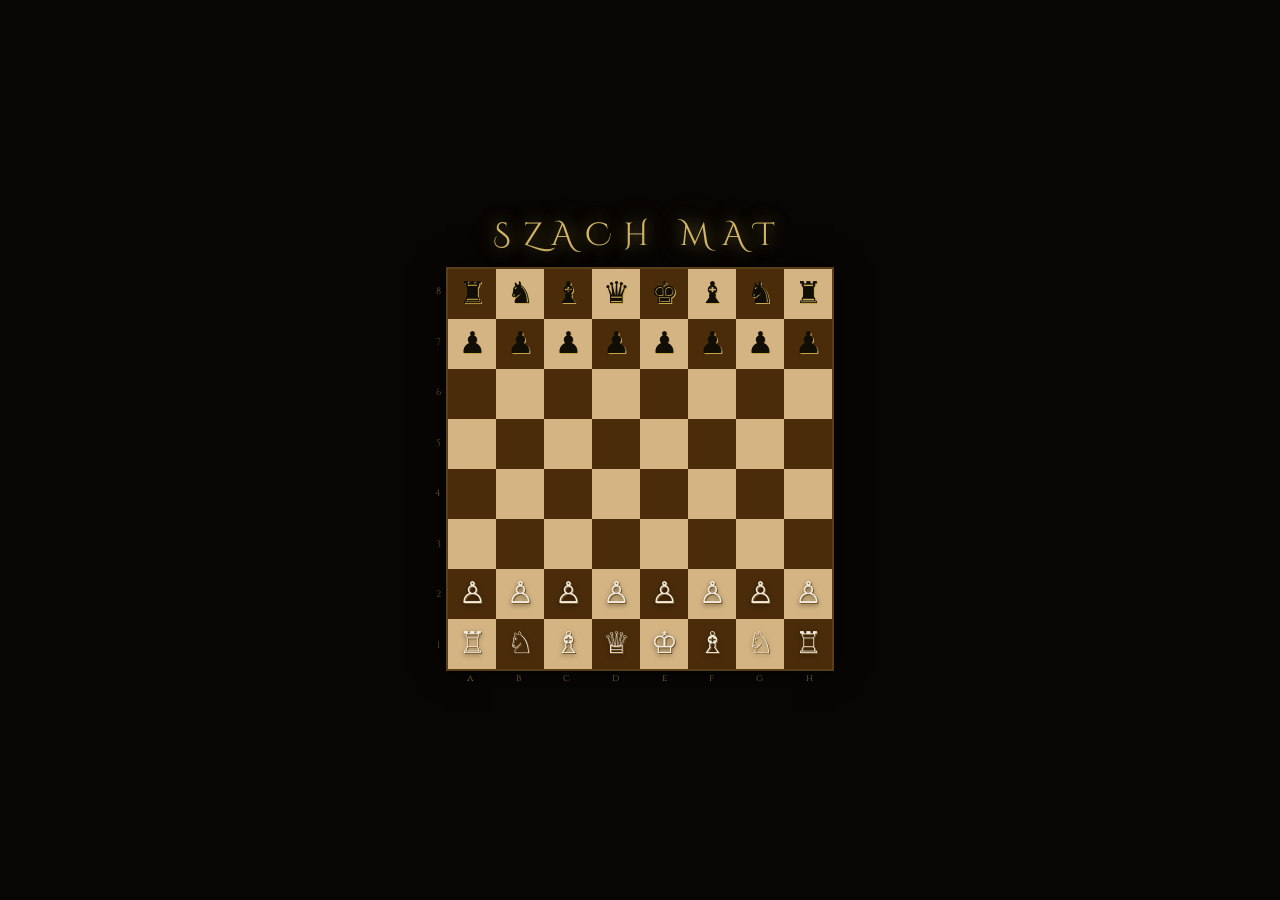
==== commit ffd9384b: "Update index.html" ====
--- a/index.html
+++ b/index.html
@@ -2,7 +2,7 @@
 <html lang="pl">
 <head>
 <meta charset="UTF-8">
-<title>Szach Mat</title>
+<title>Szach Mat - Elektronika Edition</title>
 <link rel="preconnect" href="https://fonts.googleapis.com">
 <link href="https://fonts.googleapis.com/css2?family=Cinzel+Decorative:wght@700&family=Cinzel:wght@400;600&display=swap" rel="stylesheet">
 <style>
@@ -10,710 +10,183 @@
 body,html{width:100%;height:100%;overflow:hidden;background:#080604;font-family:'Cinzel',serif;display:flex;justify-content:center;align-items:center;}
 .view{position:absolute;inset:0;display:flex;flex-direction:column;justify-content:center;align-items:center;transition:opacity .4s;}
 .view.hidden{opacity:0;pointer-events:none;}
-.smoke-title{font-family:'Cinzel Decorative',serif;font-size:clamp(1.1rem,3.5vmin,2.1rem);color:#d4b866;letter-spacing:.38em;text-shadow:0 0 16px #d4b86699,0 0 45px #d4b86644;white-space:nowrap;margin-bottom:10px;animation:dym 3.5s ease-in-out infinite alternate;flex-shrink:0;}
+.smoke-title{font-family:'Cinzel Decorative',serif;font-size:clamp(1.1rem,3.5vmin,2.1rem);color:#d4b866;letter-spacing:.38em;text-shadow:0 0 16px #d4b86699,0 0 45px #d4b86644;white-space:nowrap;margin-bottom:10px;animation:dym 3.5s ease-in-out infinite alternate;}
 @keyframes dym{0%{opacity:.95;transform:translateY(0) scale(1);}100%{opacity:.3;transform:translateY(-5px) scale(1.04);}}
-.board-outer{display:grid;grid-template-columns:16px 1fr 16px;grid-template-rows:1fr 16px;width:min(62vmin,420px);height:min(62vmin,420px);flex-shrink:0;}
+.board-outer{display:grid;grid-template-columns:16px 1fr 16px;grid-template-rows:1fr 16px;width:min(62vmin,420px);height:min(62vmin,420px);}
 .labels-rank,.labels-rank-r{display:flex;flex-direction:column;justify-content:space-around;align-items:center;}
 .labels-file{grid-column:2/3;grid-row:2/3;display:flex;flex-direction:row;justify-content:space-around;align-items:center;}
 .lbl{font-size:clamp(.38rem,1.1vmin,.6rem);color:#7a6030;user-select:none;}
-.chess-wrap{grid-column:2/3;grid-row:1/2;display:grid;grid-template-columns:repeat(8,1fr);grid-template-rows:repeat(8,1fr);border:2px solid #5a3e18;box-shadow:0 0 28px #000a,inset 0 0 14px #0007;}
+.chess-wrap{grid-column:2/3;grid-row:1/2;display:grid;grid-template-columns:repeat(8,1fr);grid-template-rows:repeat(8,1fr);border:2px solid #5a3e18;box-shadow:0 0 28px #000a;}
 .sq{display:flex;justify-content:center;align-items:center;font-size:clamp(.85rem,3.4vmin,1.9rem);}
 .sq.light{background:#d4b483;}.sq.dark{background:#4a2c0a;}
-.wp{color:#f0ece2;text-shadow:1px 1px 0 #7a5520,-1px -1px 0 #7a5520,1px -1px 0 #7a5520,-1px 1px 0 #7a5520,0 2px 5px #0009;}
-.bp{color:#100e06;text-shadow:1px 1px 0 #c8a84b,-1px -1px 0 #c8a84b,1px -1px 0 #c8a84b,-1px 1px 0 #c8a84b,0 0 6px #c8a84b44;}
-.sq span{display:block;line-height:1;transition:transform .18s,filter .18s;}
-.sq span.clickable{cursor:pointer;}
-.sq span.clickable:hover{transform:scale(1.25);filter:brightness(1.6) drop-shadow(0 0 6px #d4b86688);}
-.clocks-strip{display:grid;grid-template-columns:repeat(4,1fr);gap:6px;width:min(62vmin,420px);margin-top:9px;flex-shrink:0;}
-.clock-mini{background:#0e0904;border:1px solid #3a2a0c;border-radius:2px;padding:5px 4px;text-align:center;}
-.cm-flag{font-size:clamp(.55rem,1.5vmin,.8rem);line-height:1;}
-.cm-city{font-size:clamp(.34rem,1vmin,.52rem);color:#7a6030;letter-spacing:.07em;text-transform:uppercase;margin:2px 0;}
-.cm-time{font-size:clamp(.65rem,2vmin,.95rem);font-weight:600;color:#d4b866;font-variant-numeric:tabular-nums;}
-.cm-date{font-size:clamp(.3rem,.9vmin,.46rem);color:#4a3818;margin-top:1px;}
-.btn-back{position:absolute;top:14px;left:14px;background:rgba(212,184,102,.1);border:1px solid rgba(212,184,102,.4);color:#d4b866;font-family:'Cinzel',serif;font-size:.68rem;letter-spacing:.14em;padding:7px 15px;cursor:pointer;border-radius:2px;z-index:20;transition:background .2s;}
-.btn-back:hover{background:rgba(212,184,102,.25);}
-.subpage{width:100%;height:100%;padding:54px 16px 16px;display:flex;flex-direction:column;align-items:center;justify-content:center;gap:16px;}
-.sub-title{font-family:'Cinzel Decorative',serif;font-size:clamp(.85rem,2.3vw,1.05rem);color:#d4b866;letter-spacing:.22em;text-shadow:0 0 12px #d4b86655;text-align:center;}
-.clocks-grid-full{display:grid;grid-template-columns:repeat(2,1fr);gap:14px;width:100%;max-width:480px;}
-.clock-card{background:#100b04;border:1px solid #5a3e18;border-radius:3px;padding:16px 12px;display:flex;flex-direction:column;align-items:center;gap:5px;}
-.clock-city{font-size:.66rem;letter-spacing:.17em;color:#8a7040;text-transform:uppercase;}
-.clock-time{font-size:clamp(1.3rem,3.8vw,1.9rem);font-weight:600;color:#d4b866;letter-spacing:.06em;font-variant-numeric:tabular-nums;}
-.clock-date{font-size:.61rem;color:#5a4820;letter-spacing:.09em;}
-.weather-card{background:#100b04;border:1px solid #5a3e18;border-radius:3px;padding:24px 30px;max-width:360px;width:100%;text-align:center;}
-.w-place{font-size:.66rem;letter-spacing:.18em;color:#7a6030;margin-bottom:10px;}
-.w-icon{font-size:2.8rem;margin-bottom:4px;line-height:1;}
-.w-temp{font-size:clamp(2.2rem,6.5vw,3rem);font-weight:600;color:#d4b866;}
-.w-desc{font-size:.8rem;color:#9a8040;margin:7px 0 4px;letter-spacing:.11em;}
-.w-details{display:flex;gap:20px;justify-content:center;margin-top:12px;}
-.w-detail{font-size:.68rem;color:#5a4820;letter-spacing:.07em;text-align:center;}
-.w-detail strong{display:block;color:#9a8254;font-size:.88rem;font-weight:600;margin-bottom:2px;}
-.loading-txt{color:#5a4020;font-size:.76rem;letter-spacing:.14em;animation:blink 1.2s infinite;}
-@keyframes blink{0%,100%{opacity:1}50%{opacity:.25}}
-.modal-overlay{position:absolute;inset:0;background:rgba(0,0,0,.8);z-index:30;display:flex;align-items:center;justify-content:center;}
-.modal-overlay.hidden{display:none;}
-.modal-box{background:#110d05;border:1px solid rgba(212,184,102,.5);border-radius:3px;padding:26px 30px;min-width:250px;text-align:center;}
-.modal-box p{color:#d4b866;font-size:.8rem;letter-spacing:.13em;margin-bottom:15px;}
-.modal-box input{background:#080604;border:1px solid #5a3e18;color:#d4b866;font-family:'Cinzel',serif;font-size:.88rem;padding:8px 12px;width:100%;border-radius:2px;text-align:center;outline:none;transition:border-color .2s;}
-.modal-box input:focus{border-color:#d4b86688;}
-.modal-box button{margin-top:12px;background:rgba(212,184,102,.12);border:1px solid rgba(212,184,102,.45);color:#d4b866;font-family:'Cinzel',serif;padding:8px 20px;cursor:pointer;border-radius:2px;font-size:.76rem;letter-spacing:.13em;transition:background .2s;}
-.modal-box button:hover{background:rgba(212,184,102,.28);}
-.err-msg{color:#b04030!important;font-size:.7rem!important;margin-top:8px!important;margin-bottom:0!important;}
-/* games shared */
-.game-wrap{width:100%;height:100%;display:flex;flex-direction:column;align-items:center;justify-content:center;padding:48px 12px 10px;gap:8px;}
-.game-status{font-size:.68rem;letter-spacing:.12em;color:#9a8040;min-height:1.4em;text-align:center;}
-.game-btn{background:rgba(212,184,102,.1);border:1px solid rgba(212,184,102,.4);color:#d4b866;font-family:'Cinzel',serif;font-size:.65rem;letter-spacing:.12em;padding:6px 18px;cursor:pointer;border-radius:2px;transition:background .2s;}
-.game-btn:hover{background:rgba(212,184,102,.25);}
-canvas{display:block;}
-.ttt-board{display:grid;grid-template-columns:repeat(3,1fr);gap:4px;background:#3a2a0c;padding:4px;border:2px solid #5a3e18;}
-.ttt-cell{width:clamp(60px,14vmin,100px);height:clamp(60px,14vmin,100px);background:#0e0904;display:flex;align-items:center;justify-content:center;font-size:clamp(1.6rem,6vmin,3rem);cursor:pointer;transition:background .15s;user-select:none;}
-.ttt-cell:hover{background:#1a1006;}
-.ttt-cell.x{color:#d4b866;}.ttt-cell.o{color:#6ab0d4;}
+.wp{color:#f0ece2;text-shadow:1px 1px 0 #7a5520, 0 2px 5px #0009;}
+.bp{color:#100e06;text-shadow:1px 1px 0 #c8a84b;}
+.sq span.clickable{cursor:pointer;transition:transform .18s;}
+.sq span.clickable:hover{transform:scale(1.25);filter:brightness(1.4);}
 
-/* ═══ ELEKTRONIKA CONSOLE SHELL ═══ */
+/* ELEKTRONIKA CONSOLE SHELL */
 .konsola{
   display:flex;flex-direction:column;align-items:center;
   background:linear-gradient(170deg,#c8c0b0 0%,#a8a098 40%,#888078 100%);
-  border-radius:22px 22px 40px 40px;
-  padding:14px 18px 20px;
-  box-shadow:
-    0 6px 30px rgba(0,0,0,.7),
-    0 2px 0 rgba(255,255,255,.3) inset,
-    0 -3px 0 rgba(0,0,0,.3) inset,
-    4px 0 0 rgba(255,255,255,.15) inset;
-  position:relative;
-  width:360px;
-  user-select:none;
+  border-radius:22px 22px 40px 40px; padding:14px 18px 20px;
+  box-shadow: 0 6px 30px rgba(0,0,0,.7), 0 2px 0 rgba(255,255,255,.3) inset;
+  width:360px; user-select:none;
 }
-.konsola-top{
-  width:100%;display:flex;justify-content:space-between;align-items:center;
-  margin-bottom:8px;padding:0 4px;
+.lcd-outer{
+  width:100%; background:#1a1a0a; border-radius:8px; padding:6px;
+  box-shadow:0 2px 8px rgba(0,0,0,.8) inset; border:2px solid #2a2a1a;
 }
-.konsola-logo{
-  font-family:'Cinzel Decorative',serif;
-  font-size:.58rem;letter-spacing:.15em;
-  color:#4a4038;text-shadow:0 1px 0 rgba(255,255,255,.3);
+.lcd-bezel{ background:#8fa840; border-radius:5px; padding:4px; position:relative; overflow:hidden;}
+#wr-canvas{ display:block; image-rendering:pixelated; background:#8fa840; width:100%; height:auto;}
+.lcd-score-row{ display:flex; justify-content:space-between; padding:3px 10px; background:#7a9438; color:#1a2608; font-family:monospace; font-weight:bold; font-size:12px;}
+
+.buttons-area{ width:100%; margin-top:12px; display:flex; flex-direction:column; gap:10px;}
+.btn-row{ display:flex; gap:14px; justify-content:center;}
+.konsola-btn{
+  width:46px; height:46px; border-radius:50%; background:radial-gradient(circle at 35% 30%,#e04030,#901010);
+  border:none; box-shadow:0 4px 0 #600808; cursor:pointer; color:white; font-weight:bold;
 }
-.konsola-model{
-  font-size:.5rem;letter-spacing:.1em;color:#6a6058;font-family:monospace;
-}
-/* LCD screen area */
-.lcd-outer{
-  width:100%;
-  background:#1a1a0a;
-  border-radius:8px;
-  padding:6px;
-  box-shadow:0 2px 8px rgba(0,0,0,.8) inset, 0 1px 0 rgba(255,255,255,.15);
-  border:2px solid #2a2a1a;
-}
-.lcd-bezel{
-  background:#2a3010;
-  border-radius:5px;
-  padding:4px;
-  border:1px solid #1a2008;
-}
-#wr-canvas{
-  display:block;
-  border-radius:3px;
-  image-rendering:pixelated;
-}
-/* score row */
-.lcd-score-row{
-  display:flex;justify-content:space-between;align-items:center;
-  padding:3px 6px 0;
-}
-.lcd-label{font-size:.42rem;letter-spacing:.12em;color:#5a5840;font-family:monospace;text-transform:uppercase;}
-
-/* Buttons area */
-.buttons-area{
-  width:100%;
-  margin-top:12px;
-  display:flex;flex-direction:column;align-items:center;gap:10px;
-}
-.btn-row{display:flex;gap:14px;justify-content:center;align-items:center;}
-.konsola-btn{
-  width:44px;height:44px;border-radius:50%;
-  background:radial-gradient(circle at 35% 30%,#e04030,#901010);
-  border:none;box-shadow:0 4px 0 #600808, 0 5px 8px rgba(0,0,0,.5);
-  cursor:pointer;display:flex;align-items:center;justify-content:center;
-  color:rgba(255,255,255,.8);font-size:1.1rem;
-  transition:transform .08s,box-shadow .08s;
-  -webkit-tap-highlight-color:transparent;
-}
-.konsola-btn:active,.konsola-btn.pressed{
-  transform:translateY(3px);
-  box-shadow:0 1px 0 #600808, 0 2px 4px rgba(0,0,0,.5);
-}
-.konsola-btn.blue{background:radial-gradient(circle at 35% 30%,#4060d0,#1030a0);box-shadow:0 4px 0 #082080,0 5px 8px rgba(0,0,0,.5);}
-.konsola-btn.blue:active,.konsola-btn.blue.pressed{box-shadow:0 1px 0 #082080,0 2px 4px rgba(0,0,0,.5);}
-.btn-label{font-size:.42rem;color:#5a5840;letter-spacing:.08em;font-family:monospace;text-align:center;margin-top:2px;}
-.btn-col{display:flex;flex-direction:column;align-items:center;}
-.speaker-holes{
-  display:flex;gap:5px;margin-top:8px;
-}
-.speaker-hole{width:5px;height:5px;border-radius:50%;background:#6a6050;box-shadow:0 1px 0 rgba(255,255,255,.1) inset;}
+.konsola-btn:active{ transform:translateY(3px); box-shadow:0 1px 0 #600808;}
+.btn-blue{ background:radial-gradient(circle at 35% 30%,#4060d0,#1030a0); box-shadow:0 4px 0 #082080;}
+.btn-back{ position:absolute; top:20px; left:20px; color:#d4b866; background:none; border:1px solid; padding:5px 10px; cursor:pointer;}
 </style>
 </head>
 <body>
 
-<!-- SZACHOWNICA -->
 <div id="v-board" class="view">
-  <div class="smoke-title">SZACH&nbsp;MAT</div>
+  <div class="smoke-title">SZACH MAT</div>
   <div class="board-outer">
     <div class="labels-rank" id="rank-left"></div>
     <div class="chess-wrap" id="chess-board"></div>
     <div class="labels-rank-r" id="rank-right"></div>
     <div class="labels-file" id="file-labels"></div>
   </div>
-  <div class="clocks-strip" id="clocks-strip"></div>
 </div>
 
-<!-- ZEGARY -->
-<div id="v-clocks" class="view hidden">
-  <button class="btn-back" onclick="showBoard()">← Szachownica</button>
-  <div class="subpage">
-    <div class="sub-title">Czas Światowy</div>
-    <div class="clocks-grid-full" id="clocks-grid"></div>
-  </div>
-</div>
-
-<!-- POGODA -->
-<div id="v-weather" class="view hidden">
-  <button class="btn-back" onclick="showBoard()">← Szachownica</button>
-  <div class="subpage">
-    <div class="sub-title">Pogoda — Nielepice</div>
-    <div class="weather-card" id="weather-card"><p class="loading-txt">Pobieranie danych…</p></div>
-  </div>
-</div>
-
-<!-- GRA 1: WĄŻ -->
-<div id="v-snake" class="view hidden">
-  <button class="btn-back" onclick="showBoard()">← Szachownica</button>
-  <div class="game-wrap">
-    <div class="sub-title">🐍 Wąż</div>
-    <div class="game-status" id="snake-status">Strzałki / WSAD &nbsp;•&nbsp; Spacja = pauza</div>
-    <canvas id="snake-canvas"></canvas>
-    <button class="game-btn" onclick="snakeRestart()">Nowa gra</button>
-  </div>
-</div>
-
-<!-- GRA 2: PONG -->
-<div id="v-pong" class="view hidden">
-  <button class="btn-back" onclick="showBoard()">← Szachownica</button>
-  <div class="game-wrap">
-    <div class="sub-title">🏓 Ping Pong</div>
-    <div class="game-status" id="pong-status">W/S = lewy &nbsp;|&nbsp; ↑/↓ = prawy &nbsp;|&nbsp; do 7 pkt</div>
-    <canvas id="pong-canvas"></canvas>
-    <button class="game-btn" onclick="pongRestart()">Nowa gra</button>
-  </div>
-</div>
-
-<!-- GRA 3: KÓŁKO I KRZYŻYK -->
-<div id="v-ttt" class="view hidden">
-  <button class="btn-back" onclick="showBoard()">← Szachownica</button>
-  <div class="game-wrap">
-    <div class="sub-title">✕ Kółko i Krzyżyk ○</div>
-    <div class="game-status" id="ttt-status">Ruch gracza X</div>
-    <div class="ttt-board" id="ttt-board"></div>
-    <button class="game-btn" onclick="tttRestart()">Nowa gra</button>
-  </div>
-</div>
-
-<!-- GRA 4: WILK I ZAJĄC — ELEKTRONIKA IM-02 -->
 <div id="v-wr" class="view hidden">
-  <button class="btn-back" onclick="showBoard()">← Szachownica</button>
-  <div class="game-wrap" style="gap:4px;padding-top:44px;">
-    <div class="konsola">
-      <!-- Logo -->
-      <div class="konsola-top">
-        <div class="konsola-logo">ЭЛЕКТРОНИКА</div>
-        <div class="konsola-model">ИМ-02</div>
+  <button class="btn-back" onclick="location.reload()">← POWRÓT</button>
+  <div class="konsola">
+    <div style="font-size:10px; color:#444; margin-bottom:5px;">ЭЛЕКТРОНИКА ИМ-02</div>
+    <div class="lcd-outer">
+      <div class="lcd-score-row">
+        <span>SCORE: <span id="wr-score">000</span></span>
+        <span>MISS: <span id="wr-miss">0</span></span>
       </div>
-
-      <!-- LCD Screen -->
-      <div class="lcd-outer">
-        <div class="lcd-bezel">
-          <canvas id="wr-canvas" width="312" height="200"></canvas>
-        </div>
-        <div class="lcd-score-row">
-          <div class="lcd-label">SCORE</div>
-          <div class="lcd-label" id="wr-score-disp">000</div>
-          <div class="lcd-label">MISS</div>
-          <div class="lcd-label" id="wr-miss-disp">0</div>
-        </div>
-      </div>
-
-      <!-- Buttons -->
-      <div class="buttons-area">
-        <div class="btn-row">
-          <div class="btn-col">
-            <button class="konsola-btn" id="kb1"
-              onpointerdown="wrBtnDown(0)" onpointerup="wrBtnUp(0)" onpointerleave="wrBtnUp(0)">▲</button>
-            <div class="btn-label">I</div>
-          </div>
-          <div class="btn-col">
-            <button class="konsola-btn" id="kb2"
-              onpointerdown="wrBtnDown(1)" onpointerup="wrBtnUp(1)" onpointerleave="wrBtnUp(1)">▲</button>
-            <div class="btn-label">II</div>
-          </div>
-          <div class="btn-col">
-            <button class="konsola-btn" id="kb3"
-              onpointerdown="wrBtnDown(2)" onpointerup="wrBtnUp(2)" onpointerleave="wrBtnUp(2)">▲</button>
-            <div class="btn-label">III</div>
-          </div>
-          <div class="btn-col">
-            <button class="konsola-btn" id="kb4"
-              onpointerdown="wrBtnDown(3)" onpointerup="wrBtnUp(3)" onpointerleave="wrBtnUp(3)">▲</button>
-            <div class="btn-label">IV</div>
-          </div>
-        </div>
-        <div class="btn-row">
-          <div class="btn-col">
-            <button class="konsola-btn blue" onclick="wrRestart()">▶</button>
-            <div class="btn-label">GAME A</div>
-          </div>
-          <div class="btn-col">
-            <button class="konsola-btn blue" onclick="wrRestartB()">▶▶</button>
-            <div class="btn-label">GAME B</div>
-          </div>
-        </div>
-        <div class="speaker-holes">
-          <div class="speaker-hole"></div><div class="speaker-hole"></div>
-          <div class="speaker-hole"></div><div class="speaker-hole"></div>
-          <div class="speaker-hole"></div>
-        </div>
+      <div class="lcd-bezel">
+        <canvas id="wr-canvas" width="300" height="180"></canvas>
       </div>
     </div>
-    <div class="game-status" id="wr-status" style="margin-top:4px;">Naciśnij GAME A aby zacząć</div>
-  </div>
-</div>
-
-<!-- MODAL -->
-<div id="modal" class="modal-overlay hidden">
-  <div class="modal-box">
-    <p>Podaj tajne hasło</p>
-    <input type="password" id="pwd-input" placeholder="••••••">
-    <p class="err-msg hidden" id="err-msg">Błędne hasło</p>
-    <button onclick="checkPwd()">Potwierdź</button>
+    <div class="buttons-area">
+      <div class="btn-row">
+        <button class="konsola-btn" onmousedown="moveWolf(0)">I</button>
+        <button class="konsola-btn" onmousedown="moveWolf(3)">II</button>
+        <button class="konsola-btn" onmousedown="moveWolf(1)">III</button>
+        <button class="konsola-btn" onmousedown="moveWolf(2)">IV</button>
+      </div>
+      <div class="btn-row">
+        <button class="konsola-btn btn-blue" onclick="startGame(0)">GAME A</button>
+        <button class="konsola-btn btn-blue" onclick="startGame(1)">GAME B</button>
+      </div>
+    </div>
   </div>
 </div>
 
 <script>
-/* ═══════════════ CHESS ═══════════════ */
-const ROWS=[['♜','','♝','♛','♚','♝','','♜'],['♟','♟','♟','♟','','♕','♟','♟'],['','','♞','','','♞','',''],['','','','','♟','','',''],['','','♗','','♙','','',''],['','','','','','','',''],['♙','♙','♙','♙','','♙','♙','♙'],['♖','♘','♗','','♔','','♘','♖']];
-const WHITE_P=new Set(['♕','♗','♙','♖','♘','♔']);
-const FILES=['a','b','c','d','e','f','g','h'],RANKS=['8','7','6','5','4','3','2','1'];
-const KNIGHT_ACTIONS={'7-1':()=>goTo('v-snake'),'7-6':()=>goTo('v-pong'),'0-2':()=>goTo('v-ttt'),'0-5':()=>goTo('v-wr')};
-function buildBoard(){
-  document.getElementById('rank-left').innerHTML=RANKS.map(r=>`<span class="lbl">${r}</span>`).join('');
-  document.getElementById('rank-right').innerHTML=RANKS.map(r=>`<span class="lbl">${r}</span>`).join('');
-  document.getElementById('file-labels').innerHTML=FILES.map(f=>`<span class="lbl">${f}</span>`).join('');
-  const board=document.getElementById('chess-board');board.innerHTML='';
-  ROWS.forEach((row,r)=>{row.forEach((piece,c)=>{
-    const sq=document.createElement('div');sq.className='sq '+((r+c)%2===0?'dark':'light');
-    if(piece){const sp=document.createElement('span');sp.textContent=piece;sp.className=WHITE_P.has(piece)?'wp':'bp';
-      if(r===0&&c===4){sp.classList.add('clickable');sp.onclick=openModal;}
-      if(r===7&&c===4){sp.classList.add('clickable');sp.onclick=showWeather;}
-      const key=`${r}-${c}`;if(KNIGHT_ACTIONS[key]){sp.classList.add('clickable');sp.onclick=()=>{KNIGHT_ACTIONS[key]();initGame(key);};}
-      sq.appendChild(sp);}board.appendChild(sq);});});
+const boardEl = document.getElementById('chess-board');
+const RANKS = ['8','7','6','5','4','3','2','1'], FILES = ['a','b','c','d','e','f','g','h'];
+const boardState = [
+  ['♜','♞','♝','♛','♚','♝','♞','♜'],
+  ['♟','♟','♟','♟','♟','♟','♟','♟'],
+  ['','','','','','','',''],['','','','','','','',''],['','','','','','','',''],['','','','','','','',''],
+  ['♙','♙','♙','♙','♙','♙','♙','♙'],
+  ['♖','♘','♗','♕','♔','♗','♘','♖']
+];
+
+function initBoard() {
+  document.getElementById('rank-left').innerHTML = RANKS.map(r=>`<span class="lbl">${r}</span>`).join('');
+  document.getElementById('file-labels').innerHTML = FILES.map(f=>`<span class="lbl">${f}</span>`).join('');
+  boardState.forEach((row, r) => {
+    row.forEach((p, c) => {
+      const sq = document.createElement('div');
+      sq.className = `sq ${(r+c)%2===0?'dark':'light'}`;
+      if(p) {
+        const span = document.createElement('span');
+        span.textContent = p;
+        span.className = r > 4 ? 'wp' : 'bp';
+        if(p === '♔' && r === 7) { // Biała Królowa (uproszczony wybór króla jako startu)
+            span.classList.add('clickable');
+            span.onclick = () => { document.getElementById('v-board').classList.add('hidden'); document.getElementById('v-wr').classList.remove('hidden'); };
+        }
+        sq.appendChild(span);
+      }
+      boardEl.appendChild(sq);
+    });
+  });
 }
-function initGame(k){if(k==='7-1')snakeRestart();if(k==='7-6')pongRestart();if(k==='0-2')tttRestart();if(k==='0-5')wrRestart();}
-function goTo(id){document.querySelectorAll('.view').forEach(v=>v.classList.toggle('hidden',v.id!==id));}
-function showBoard(){goTo('v-board');}function showWeather(){goTo('v-weather');loadWeather();}function showClocks(){goTo('v-clocks');renderFullClocks();}
-const CITIES=[{name:'Warszawa',tz:'Europe/Warsaw',flag:'🇵🇱'},{name:'Londyn',tz:'Europe/London',flag:'🇬🇧'},{name:'Nowy Jork',tz:'America/New_York',flag:'🇺🇸'},{name:'Tokio',tz:'Asia/Tokyo',flag:'🇯🇵'}];
-function fmtTime(tz){return new Intl.DateTimeFormat('pl-PL',{timeZone:tz,hour:'2-digit',minute:'2-digit',second:'2-digit',hour12:false}).format(new Date());}
-function fmtDate(tz,s){return new Intl.DateTimeFormat('pl-PL',s?{timeZone:tz,weekday:'short',day:'numeric',month:'short'}:{timeZone:tz,weekday:'long',day:'numeric',month:'long'}).format(new Date());}
-function renderStrip(){document.getElementById('clocks-strip').innerHTML=CITIES.map(c=>`<div class="clock-mini"><div class="cm-flag">${c.flag}</div><div class="cm-city">${c.name}</div><div class="cm-time">${fmtTime(c.tz)}</div><div class="cm-date">${fmtDate(c.tz,true)}</div></div>`).join('');}
-function renderFullClocks(){document.getElementById('clocks-grid').innerHTML=CITIES.map(c=>`<div class="clock-card"><div class="clock-city">${c.flag} ${c.name}</div><div class="clock-time">${fmtTime(c.tz)}</div><div class="clock-date">${fmtDate(c.tz,false)}</div></div>`).join('');}
-setInterval(()=>{renderStrip();if(!document.getElementById('v-clocks').classList.contains('hidden'))renderFullClocks();},1000);
-function openModal(){document.getElementById('modal').classList.remove('hidden');document.getElementById('pwd-input').value='';document.getElementById('err-msg').classList.add('hidden');setTimeout(()=>document.getElementById('pwd-input').focus(),60);}
-document.getElementById('pwd-input').addEventListener('keydown',e=>{if(e.key==='Enter')checkPwd();if(e.key==='Escape')document.getElementById('modal').classList.add('hidden');});
-function checkPwd(){if(document.getElementById('pwd-input').value==='papcio'){document.getElementById('modal').classList.add('hidden');showClocks();}else{document.getElementById('err-msg').classList.remove('hidden');document.getElementById('pwd-input').value='';document.getElementById('pwd-input').focus();}}
-const WX_DESC={0:'Bezchmurnie',1:'Głównie słonecznie',2:'Częściowo pochmurno',3:'Pochmurno',45:'Mgła',48:'Oszroniona mgła',51:'Lekka mżawka',53:'Mżawka',55:'Gęsta mżawka',61:'Lekki deszcz',63:'Deszcz',65:'Silny deszcz',71:'Lekki śnieg',73:'Śnieg',75:'Intensywny śnieg',80:'Przelotny deszcz',81:'Deszcze przelotne',82:'Intensywne opady',95:'Burza',96:'Burza z gradem',99:'Ciężka burza'};
-const WX_ICON={0:'☀️',1:'🌤️',2:'⛅',3:'☁️',45:'🌫️',48:'🌫️',51:'🌦️',53:'🌦️',55:'🌧️',61:'🌧️',63:'🌧️',65:'🌧️',71:'🌨️',73:'❄️',75:'❄️',80:'🌦️',81:'🌧️',82:'⛈️',95:'⛈️',96:'⛈️',99:'⛈️'};
-async function loadWeather(){const card=document.getElementById('weather-card');card.innerHTML='<p class="loading-txt">Pobieranie danych…</p>';try{const d=await fetch('https://api.open-meteo.com/v1/forecast?latitude=50.138&longitude=19.809&current=temperature_2m,apparent_temperature,weathercode,windspeed_10m,relativehumidity_2m&timezone=Europe%2FWarsaw').then(r=>r.json());const cur=d.current,code=cur.weathercode;card.innerHTML=`<div class="w-place">📍 Nielepice, Małopolska</div><div class="w-icon">${WX_ICON[code]||'🌡️'}</div><div class="w-temp">${Math.round(cur.temperature_2m)}°C</div><div class="w-desc">${WX_DESC[code]||'Brak opisu'}</div><div class="w-details"><div class="w-detail"><strong>${Math.round(cur.apparent_temperature)}°C</strong>Odczuwalna</div><div class="w-detail"><strong>${Math.round(cur.windspeed_10m)} km/h</strong>Wiatr</div><div class="w-detail"><strong>${cur.relativehumidity_2m}%</strong>Wilgotność</div></div>`;}catch{card.innerHTML='<p style="color:#9a4030;font-size:.8rem;">Błąd połączenia z API</p>';}}
 
-/* ═══════════════ SNAKE ═══════════════ */
-(function(){
-  const CELL=20,COLS=18,ROWSN=16;let snake,dir,nextDir,food,score,alive,paused,animId,last;
-  function snakeRestart(){const c=document.getElementById('snake-canvas');c.width=CELL*COLS;c.height=CELL*ROWSN;snake=[{x:9,y:8},{x:8,y:8},{x:7,y:8}];dir={x:1,y:0};nextDir={x:1,y:0};score=0;alive=true;paused=false;last=0;placeFood();document.getElementById('snake-status').textContent='Wynik: 0';cancelAnimationFrame(animId);loop();}
-  function placeFood(){do{food={x:Math.floor(Math.random()*COLS),y:Math.floor(Math.random()*ROWSN)};}while(snake.some(s=>s.x===food.x&&s.y===food.y));}
-  function loop(ts=0){animId=requestAnimationFrame(loop);if(paused||!alive)return;if(ts-last<130)return;last=ts;dir=nextDir;const h={x:snake[0].x+dir.x,y:snake[0].y+dir.y};if(h.x<0||h.x>=COLS||h.y<0||h.y>=ROWSN||snake.some(s=>s.x===h.x&&s.y===h.y)){alive=false;document.getElementById('snake-status').textContent=`Koniec! Wynik: ${score}`;draw();return;}snake.unshift(h);if(h.x===food.x&&h.y===food.y){score++;document.getElementById('snake-status').textContent=`Wynik: ${score}`;placeFood();}else snake.pop();draw();}
-  function draw(){const c=document.getElementById('snake-canvas'),ctx=c.getContext('2d');ctx.fillStyle='#0a0702';ctx.fillRect(0,0,c.width,c.height);ctx.strokeStyle='#141008';ctx.lineWidth=.5;for(let x=0;x<=COLS;x++){ctx.beginPath();ctx.moveTo(x*CELL,0);ctx.lineTo(x*CELL,c.height);ctx.stroke();}for(let y=0;y<=ROWSN;y++){ctx.beginPath();ctx.moveTo(0,y*CELL);ctx.lineTo(c.width,y*CELL);ctx.stroke();}ctx.fillStyle='#c03020';ctx.beginPath();ctx.arc(food.x*CELL+CELL/2,food.y*CELL+CELL/2,CELL/2-2,0,Math.PI*2);ctx.fill();snake.forEach((s,i)=>{ctx.fillStyle=i===0?'#d4b866':i%2===0?'#8a7030':'#6a5020';ctx.fillRect(s.x*CELL+1,s.y*CELL+1,CELL-2,CELL-2);});if(!alive||paused){ctx.fillStyle='rgba(0,0,0,.55)';ctx.fillRect(0,0,c.width,c.height);ctx.fillStyle='#d4b866';ctx.font=`bold ${CELL}px Cinzel,serif`;ctx.textAlign='center';ctx.fillText(alive?'PAUZA':'KONIEC',c.width/2,c.height/2+6);}}
-  const KM={ArrowUp:{x:0,y:-1},ArrowDown:{x:0,y:1},ArrowLeft:{x:-1,y:0},ArrowRight:{x:1,y:0},w:{x:0,y:-1},s:{x:0,y:1},a:{x:-1,y:0},d:{x:1,y:0}};
-  document.addEventListener('keydown',e=>{if(document.getElementById('v-snake').classList.contains('hidden'))return;if(e.key===' '){paused=!paused;return;}const nd=KM[e.key];if(nd&&!(nd.x===-dir.x&&nd.y===-dir.y)){nextDir=nd;e.preventDefault();}});
-  window.snakeRestart=snakeRestart;
-})();
+// GAME LOGIC: NU POGODI
+const canvas = document.getElementById('wr-canvas');
+const ctx = canvas.getContext('2d');
+let score = 0, misses = 0, wolfPos = 0, eggs = [], gameActive = false, speed = 1000;
 
-/* ═══════════════ PONG ═══════════════ */
-(function(){
-  let ball,pl,pr,sc,animId,running,keys={};const PW=10,PH=60,PS=5,BS=4;
-  function pongRestart(){const c=document.getElementById('pong-canvas');c.width=500;c.height=300;ball={x:250,y:150,vx:BS*(Math.random()>.5?1:-1),vy:BS*(Math.random()>.5?1:-1)};pl={y:120};pr={y:120};sc={l:0,r:0};running=true;keys={};document.getElementById('pong-status').textContent='W/S = lewy  |  ↑/↓ = prawy  |  do 7 pkt';cancelAnimationFrame(animId);pongLoop();}
-  document.addEventListener('keydown',e=>{if(!document.getElementById('v-pong').classList.contains('hidden'))keys[e.key]=true;});
-  document.addEventListener('keyup',e=>{keys[e.key]=false;});
-  function pongLoop(){animId=requestAnimationFrame(pongLoop);if(!running)return;const c=document.getElementById('pong-canvas'),W=c.width,H=c.height;if(keys['w']&&pl.y>0)pl.y-=PS;if(keys['s']&&pl.y<H-PH)pl.y+=PS;if(keys['ArrowUp']&&pr.y>0)pr.y-=PS;if(keys['ArrowDown']&&pr.y<H-PH)pr.y+=PS;ball.x+=ball.vx;ball.y+=ball.vy;if(ball.y<=4||ball.y>=H-4)ball.vy*=-1;if(ball.x<=PW+10&&ball.y>=pl.y&&ball.y<=pl.y+PH){ball.vx=Math.abs(ball.vx)*1.04;ball.vy+=((ball.y-(pl.y+PH/2))/(PH/2))*2;}if(ball.x>=W-PW-10&&ball.y>=pr.y&&ball.y<=pr.y+PH){ball.vx=-Math.abs(ball.vx)*1.04;ball.vy+=((ball.y-(pr.y+PH/2))/(PH/2))*2;}const spd=Math.sqrt(ball.vx**2+ball.vy**2);if(spd>14){ball.vx=ball.vx/spd*14;ball.vy=ball.vy/spd*14;}if(ball.x<0){sc.r++;reset(-1);}if(ball.x>W){sc.l++;reset(1);}if(sc.l>=7||sc.r>=7){running=false;document.getElementById('pong-status').textContent=(sc.l>=7?'Lewy':'Prawy')+' gracz wygrywa! 🏆';}pongDraw(c,W,H);}
-  function reset(d){const c=document.getElementById('pong-canvas');ball={x:c.width/2,y:c.height/2,vx:BS*d,vy:BS*(Math.random()>.5?1:-1)};}
-  function pongDraw(c,W,H){const ctx=c.getContext('2d');ctx.fillStyle='#06040a';ctx.fillRect(0,0,W,H);ctx.setLineDash([6,6]);ctx.strokeStyle='#1a0a2a';ctx.lineWidth=1;ctx.beginPath();ctx.moveTo(W/2,0);ctx.lineTo(W/2,H);ctx.stroke();ctx.setLineDash([]);ctx.fillStyle='#d4b866';ctx.fillRect(PW,pl.y,PW,PH);ctx.fillRect(W-PW*2,pr.y,PW,PH);ctx.fillStyle='#f0f0ff';ctx.beginPath();ctx.arc(ball.x,ball.y,6,0,Math.PI*2);ctx.fill();ctx.fillStyle='#d4b866';ctx.font='bold 26px Cinzel,serif';ctx.textAlign='center';ctx.fillText(`${sc.l}  :  ${sc.r}`,W/2,28);if(!running){ctx.fillStyle='rgba(0,0,0,.5)';ctx.fillRect(0,0,W,H);}}
-  window.pongRestart=pongRestart;
-})();
+function moveWolf(p) { wolfPos = p; draw(); }
 
-/* ═══════════════ TIC TAC TOE ═══════════════ */
-(function(){
-  let board,player,gameOver;const WIN=[[0,1,2],[3,4,5],[6,7,8],[0,3,6],[1,4,7],[2,5,8],[0,4,8],[2,4,6]];
-  function tttRestart(){board=Array(9).fill('');player='X';gameOver=false;document.getElementById('ttt-status').textContent='Ruch gracza X';renderTTT();}
-  function renderTTT(){const el=document.getElementById('ttt-board');el.innerHTML='';board.forEach((v,i)=>{const cell=document.createElement('div');cell.className='ttt-cell'+(v?' '+v.toLowerCase():'');cell.textContent=v;if(!v&&!gameOver)cell.onclick=()=>tttMove(i);el.appendChild(cell);});}
-  function tttMove(i){if(board[i]||gameOver)return;board[i]=player;const w=checkWin();if(w){gameOver=true;document.getElementById('ttt-status').textContent=`Wygrywa ${player}! 🏆`;highlight(w);return;}if(board.every(v=>v)){gameOver=true;document.getElementById('ttt-status').textContent='Remis!';renderTTT();return;}player=player==='X'?'O':'X';document.getElementById('ttt-status').textContent=`Ruch gracza ${player}`;renderTTT();}
-  function checkWin(){for(const c of WIN)if(board[c[0]]&&board[c[0]]===board[c[1]]&&board[c[1]]===board[c[2]])return c;return null;}
-  function highlight(combo){renderTTT();const cells=document.getElementById('ttt-board').children;combo.forEach(i=>{cells[i].style.background='#2a1a04';cells[i].style.boxShadow='0 0 12px #d4b86688';});}
-  window.tttRestart=tttRestart;
-})();
+function startGame(mode) {
+  score = 0; misses = 0; eggs = []; gameActive = true;
+  speed = mode === 0 ? 800 : 500;
+  tick();
+}
 
-/* ═══════════════════════════════════════════════════════════════
-   GRA 4: ELEKTRONIKA IM-02  "Ну, погоди!" / Wilk i Zając
-   
-   Układ ekranu jak w oryginale:
-   - 4 zające w 4 ROGACH (lewy-górny, prawy-górny, lewy-dolny, prawy-dolny)
-   - Jajka toczą się po SKOŚNYCH RAMPACH do centrum
-   - Wilk stoi w centrum dołu i łapie koszem w 4 pozycjach:
-     Lewo-góra (poz 0), Lewo-dół (poz 1), Prawo-dół (poz 2), Prawo-góra (poz 3)
-   - Przyciski I II III IV = pozycje wilka
-   - 4 chybienia = koniec gry
-   - Tryb B = szybszy
-═══════════════════════════════════════════════════════════════ */
-(function(){
-  const CW=312, CH=200;
-  // LCD background color (greenish amber)
-  const LCD_BG  = '#8fa840';   // tło LCD (jasne)
-  const LCD_ON  = '#1a2608';   // kolor aktywnych segmentów (ciemny)
-  const LCD_DIM = '#7a9438';   // nieaktywne segmenty (prawie niewidoczne)
+function tick() {
+  if(!gameActive) return;
+  if(Math.random() > 0.6) eggs.push({lane: Math.floor(Math.random()*4), step: 0});
+  
+  eggs.forEach((egg, i) => {
+    egg.step++;
+    if(egg.step === 5) {
+      if(wolfPos === egg.lane) { score++; } 
+      else { misses++; if(misses >= 4) gameActive = false; }
+    }
+  });
+  eggs = eggs.filter(e => e.step < 6);
+  
+  document.getElementById('wr-score').textContent = score.toString().padStart(3, '0');
+  document.getElementById('wr-miss').textContent = misses;
+  
+  draw();
+  setTimeout(tick, speed - (score * 0.5));
+}
 
-  /* Rampy - 4 tory, każdy z 5 pozycjami jajka (indeks 0=blisko zająca, 4=przy wilku)
-     Tor 0: Lewy-górny  → schodzi w prawo-dół
-     Tor 1: Prawy-górny → schodzi w lewo-dół
-     Tor 2: Lewy-dolny  → schodzi w prawo-górę  (na niższą rampę)
-     Tor 3: Prawy-dolny → schodzi w lewo-górę
-  */
-  // Predefiniowane pozycje pikseli jajka na każdym torze (5 kroków)
-  const RAMP_POS = [
-    // tor 0: LG → centrum  (spada z lewego górnego)
-    [{x:28,y:28},{x:58,y:52},{x:88,y:76},{x:118,y:100},{x:148,y:124}],
-    // tor 1: PG → centrum (spada z prawego górnego)
-    [{x:284,y:28},{x:254,y:52},{x:224,y:76},{x:194,y:100},{x:164,y:124}],
-    // tor 2: LD → centrum (spada z lewego dolnego)
-    [{x:28,y:172},{x:58,y:152},{x:88,y:132},{x:118,y:124},{x:148,y:124}],
-    // tor 3: PD → centrum
-    [{x:284,y:172},{x:254,y:152},{x:224,y:132},{x:194,y:124},{x:164,y:124}],
-  ];
+function draw() {
+  ctx.clearRect(0, 0, 300, 180);
+  ctx.fillStyle = '#1a2608';
+  
+  // Wilczek
+  const wX = [60, 60, 210, 210][wolfPos];
+  const wY = [60, 110, 110, 60][wolfPos];
+  ctx.fillRect(wX, wY, 30, 30); // Uproszczony wilk jako kwadrat kosza
+  ctx.fillText("WILK", 130, 100);
 
-  // Wilk ma 4 pozycje kosza — odpowiadają końcowi każdej rampy
-  // Pozycja 0=lewy-górny, 1=lewy-dolny, 2=prawy-dolny, 3=prawy-górny
-  const WOLF_POS = [
-    {x:138,y:118,side:'left', upper:true},
-    {x:138,y:118,side:'left', upper:false},
-    {x:174,y:118,side:'right',upper:false},
-    {x:174,y:118,side:'right',upper:true},
-  ];
-  // Który kosz łapie który tor?
-  // Tor 0 (LG) → pozycja 0 (lewy-górny)
-  // Tor 1 (PG) → pozycja 3 (prawy-górny)
-  // Tor 2 (LD) → pozycja 1 (lewy-dolny)
-  // Tor 3 (PD) → pozycja 2 (prawy-dolny)
-  const CATCH_MAP = [0, 3, 1, 2];
+  // Jajka
+  eggs.forEach(e => {
+    let ex, ey;
+    if(e.lane === 0) { ex = 20 + e.step*15; ey = 40 + e.step*10; }
+    if(e.lane === 1) { ex = 20 + e.step*15; ey = 140 - e.step*10; }
+    if(e.lane === 2) { ex = 280 - e.step*15; ey = 140 - e.step*10; }
+    if(e.lane === 3) { ex = 280 - e.step*15; ey = 40 + e.step*10; }
+    ctx.beginPath(); ctx.arc(ex, ey, 5, 0, Math.PI*2); ctx.fill();
+  });
+}
 
-  let wolfPos, eggs, score, misses, running, animId, spawnTimer, spawnInterval, gameMode;
-  let btnState=[false,false,false,false];
-  let flashFrames=0, flashPos=-1; // catch flash
-  let missFlash=[false,false,false,false]; // miss chick flash per lane
+window.addEventListener('keydown', e => {
+  if(e.key === '1') moveWolf(0);
+  if(e.key === '2') moveWolf(3);
+  if(e.key === '3') moveWolf(1);
+  if(e.key === '4') moveWolf(2);
+});
 
-  function wrRestart(mode=0){
-    gameMode=mode;
-    wolfPos=0; eggs=[]; score=0; misses=0; running=true;
-    spawnTimer=0; spawnInterval=mode===0?2200:1500;
-    flashFrames=0;flashPos=-1;missFlash=[false,false,false,false];
-    document.getElementById('wr-status').textContent='Łap jajka koszem! Przyciski I II III IV';
-    document.getElementById('wr-score-disp').textContent='000';
-    document.getElementById('wr-miss-disp').textContent='0';
-    cancelAnimationFrame(animId);
-    lastT=performance.now();
-    loop();
-  }
-
-  let lastT=0;
-  function loop(ts=0){
-    animId=requestAnimationFrame(loop);
-    if(!running)return;
-    const dt=Math.min(ts-lastT,100);lastT=ts;
-
-    // keyboard wolf positioning
-    for(let i=0;i<4;i++){if(btnState[i])wolfPos=i;}
-
-    spawnTimer+=dt;
-    if(spawnTimer>=spawnInterval){
-      spawnTimer=0;
-      // pick random lane; don't stack too many
-      const active=eggs.filter(e=>!e.done).length;
-      if(active<4){
-        const lane=Math.floor(Math.random()*4);
-        eggs.push({lane,step:0,timer:0,stepInterval:gameMode===0?520:340,done:false,missed:false,caught:false});
-      }
-    }
-
-    // move eggs
-    eggs.forEach(egg=>{
-      if(egg.done)return;
-      egg.timer+=dt;
-      if(egg.timer>=egg.stepInterval){
-        egg.timer=0;
-        egg.step++;
-        if(egg.step>=5){
-          // reached catch zone — check wolf position
-          if(wolfPos===CATCH_MAP[egg.lane]){
-            egg.caught=true;egg.done=true;
-            score++;flashFrames=25;flashPos=egg.lane;
-            document.getElementById('wr-score-disp').textContent=String(score).padStart(3,'0');
-          } else {
-            egg.missed=true;egg.done=true;
-            misses++;
-            missFlash[egg.lane]=true;
-            setTimeout(()=>{ missFlash[egg.lane]=false;},600);
-            document.getElementById('wr-miss-disp').textContent=String(misses);
-            if(misses>=4){
-              running=false;
-              document.getElementById('wr-status').textContent=`Koniec! Wynik: ${score}   Naciśnij GAME A / B`;
-            }
-          }
-        }
-      }
-    });
-    eggs=eggs.filter(e=>!e.done||e.caught); // keep for flash
-    if(flashFrames>0)flashFrames--;
-
-    draw(ts);
-  }
-
-  function draw(ts){
-    const cv=document.getElementById('wr-canvas');
-    const ctx=cv.getContext('2d');
-
-    // LCD background
-    ctx.fillStyle=LCD_BG;
-    ctx.fillRect(0,0,CW,CH);
-
-    // Draw all static LCD elements (dimmed)
-    drawStaticDim(ctx);
-
-    // Draw rampy lines
-    drawRamps(ctx);
-
-    // Draw zające (zawsze widoczne jako tło)
-    [0,1,2,3].forEach(i=>drawHare(ctx,i,false,ts));
-
-    // Jajka na rampach
-    eggs.forEach(egg=>{
-      if(!egg.done&&egg.step<5){
-        drawEgg(ctx, RAMP_POS[egg.lane][egg.step]);
-      }
-    });
-
-    // Miss chicks (wyklute pisklę)
-    [0,1,2,3].forEach(i=>{
-      if(missFlash[i])drawChick(ctx,i,ts);
-    });
-
-    // Flash caught (błysk przy łapaniu)
-    if(flashFrames>0&&Math.floor(flashFrames/4)%2===0){
-      drawCatchFlash(ctx,flashPos);
-    }
-
-    // Wilk z koszem
-    drawWolf(ctx, wolfPos, ts);
-
-    // Miss indicators (wyklute pisklęta pod ekranem — segmenty LCD)
-    drawMissIndicators(ctx, misses);
-
-    // Game over
-    if(!running){
-      ctx.fillStyle='rgba(20,30,5,.65)';
-      ctx.fillRect(0,0,CW,CH);
-      ctx.fillStyle=LCD_ON;
-      ctx.font='bold 18px monospace';ctx.textAlign='center';
-      ctx.fillText('GAME OVER',CW/2,CH/2-8);
-      ctx.font='13px monospace';
-      ctx.fillText(`SCORE: ${score}`,CW/2,CH/2+12);
-    }
-  }
-
-  function drawStaticDim(ctx){
-    // Rampy - linie tła
-    ctx.strokeStyle=LCD_DIM;ctx.lineWidth=1.5;ctx.setLineDash([3,4]);
-    RAMP_POS.forEach(ramp=>{
-      ctx.beginPath();ctx.moveTo(ramp[0].x,ramp[0].y);ctx.lineTo(ramp[4].x,ramp[4].y);ctx.stroke();
-    });
-    ctx.setLineDash([]);
-  }
-
-  function drawRamps(ctx){
-    ctx.strokeStyle='rgba(26,38,8,.25)';ctx.lineWidth=1;ctx.setLineDash([2,3]);
-    RAMP_POS.forEach(ramp=>{
-      ctx.beginPath();ctx.moveTo(ramp[0].x,ramp[0].y);ctx.lineTo(ramp[4].x,ramp[4].y);ctx.stroke();
-    });
-    ctx.setLineDash([]);
-  }
-
-  // Zając w rogu: 0=LG,1=PG,2=LD,3=PD
-  const HARE_POS=[{x:14,y:10},{x:CW-14,y:10},{x:14,y:CH-10},{x:CW-14,y:CH-10}];
-  function drawHare(ctx,idx,active,ts){
-    const p=HARE_POS[idx];
-    const flip=idx===1||idx===3;
-    const bob=Math.sin(ts/400+idx)*1.5;
-    ctx.save();
-    ctx.translate(p.x,p.y+bob);
-    if(flip)ctx.scale(-1,1);
-    ctx.fillStyle=LCD_ON;
-    // ciało
-    ctx.beginPath();ctx.ellipse(0,2,7,9,0,0,Math.PI*2);ctx.fill();
-    // głowa
-    ctx.beginPath();ctx.ellipse(4,-8,6,5,0.2,0,Math.PI*2);ctx.fill();
-    // uszy
-    ctx.beginPath();ctx.ellipse(1,-17,2,6,-0.2,0,Math.PI*2);ctx.fill();
-    ctx.beginPath();ctx.ellipse(6,-17,2,6,0.2,0,Math.PI*2);ctx.fill();
-    // oko (jasne)
-    ctx.fillStyle=LCD_BG;
-    ctx.beginPath();ctx.arc(6,-9,1.5,0,Math.PI*2);ctx.fill();
-    ctx.restore();
-  }
-
-  function drawEgg(ctx,pos){
-    ctx.fillStyle=LCD_ON;
-    ctx.beginPath();
-    ctx.ellipse(pos.x,pos.y,5,7,0,0,Math.PI*2);
-    ctx.fill();
-    // odblask
-    ctx.fillStyle=LCD_DIM;
-    ctx.beginPath();ctx.ellipse(pos.x-2,pos.y-2,1.5,2,-.3,0,Math.PI*2);ctx.fill();
-  }
-
-  function drawChick(ctx,lane,ts){
-    const p=RAMP_POS[lane][4];
-    const blink=Math.floor(ts/120)%2;
-    if(!blink)return;
-    ctx.save();ctx.translate(p.x,p.y);
-    ctx.fillStyle=LCD_ON;
-    // pisklę
-    ctx.beginPath();ctx.arc(0,0,6,0,Math.PI*2);ctx.fill();
-    ctx.fillStyle=LCD_BG;
-    ctx.beginPath();ctx.arc(0,-1,2,0,Math.PI*2);ctx.fill(); // oko
-    ctx.restore();
-  }
-
-  function drawCatchFlash(ctx,lane){
-    const p=RAMP_POS[lane][4];
-    ctx.fillStyle=LCD_ON;
-    ctx.font='bold 12px monospace';ctx.textAlign='center';
-    ctx.fillText('★',p.x,p.y+4);
-  }
-
-  // Wilk z koszem — 4 pozycje
-  // 0=lewym koszem góra, 1=lewym koszem dół, 2=prawym koszem dół, 3=prawym koszem góra
-  function drawWolf(ctx, pos, ts){
-    const cx=CW/2, cy=CH/2+10;
-    ctx.save();ctx.translate(cx,cy);
-    ctx.fillStyle=LCD_ON;
-
-    // Tułów wilka
-    ctx.beginPath();ctx.ellipse(0,0,18,14,0,0,Math.PI*2);ctx.fill();
-    // Głowa (zawsze po prawej)
-    ctx.beginPath();ctx.ellipse(16,-10,12,10,0.25,0,Math.PI*2);ctx.fill();
-    // Ucho
-    ctx.beginPath();ctx.moveTo(8,-18);ctx.lineTo(14,-26);ctx.lineTo(20,-18);ctx.closePath();ctx.fill();
-    // Oko
-    ctx.fillStyle=LCD_BG;ctx.beginPath();ctx.arc(19,-12,2,0,Math.PI*2);ctx.fill();
-    ctx.fillStyle=LCD_ON;ctx.beginPath();ctx.arc(19,-12,1,0,Math.PI*2);ctx.fill();
-    // Nos
-    ctx.beginPath();ctx.ellipse(26,-7,3,2,0,0,Math.PI*2);ctx.fill();
-    // Ramiona
-    ctx.fillStyle=LCD_ON;
-    ctx.beginPath();ctx.moveTo(-16,0);ctx.lineTo(-28,pos<2?-10:8);ctx.lineWidth=5;ctx.stroke();
-    ctx.beginPath();ctx.moveTo(8,4);ctx.lineTo(20,pos>1?-6:10);ctx.stroke();
-    ctx.lineWidth=1;
-
-    // Kosz (lewy) — aktywny gdy pos===0 lub pos===1
-    const lby=pos===0?-14:8;
-    drawBasket(ctx,-36,lby);
-
-    // Kosz (prawy) — aktywny gdy pos===2 lub pos===3
-    const rby=pos===3?-14:8;
-    drawBasket(ctx,20,rby);
-
-    ctx.restore();
-  }
-
-  function drawBasket(ctx,bx,by){
-    ctx.fillStyle=LCD_ON;
-    // kosz = trapez
-    ctx.beginPath();
-    ctx.moveTo(bx,by);ctx.lineTo(bx+18,by);
-    ctx.lineTo(bx+14,by+12);ctx.lineTo(bx+4,by+12);
-    ctx.closePath();ctx.fill();
-    // linie kosza
-    ctx.strokeStyle=LCD_BG;ctx.lineWidth=1.2;
-    ctx.beginPath();ctx.moveTo(bx+6,by+1);ctx.lineTo(bx+5,by+11);ctx.stroke();
-    ctx.beginPath();ctx.moveTo(bx+11,by+1);ctx.lineTo(bx+10,by+11);ctx.stroke();
-    ctx.beginPath();ctx.moveTo(bx,by+6);ctx.lineTo(bx+18,by+6);ctx.stroke();
-    ctx.lineWidth=1;
-  }
-
-  function drawMissIndicators(ctx,m){
-    // 4 małe pisklęta-segmenty na dole LCD
-    const y=CH-12;const xs=[50,100,210,260];
-    xs.forEach((x,i)=>{
-      ctx.fillStyle=i<m?LCD_ON:LCD_DIM;
-      ctx.beginPath();ctx.arc(x,y,5,0,Math.PI*2);ctx.fill();
-      if(i<m){ctx.fillStyle=LCD_BG;ctx.beginPath();ctx.arc(x,y-1,1.5,0,Math.PI*2);ctx.fill();}
-    });
-  }
-
-  // Klawiatura
-  document.addEventListener('keydown',e=>{
-    if(document.getElementById('v-wr').classList.contains('hidden'))return;
-    const map={'1':0,'2':1,'3':2,'4':3,'ArrowLeft':1,'ArrowRight':2};
-    if(map[e.key]!==undefined){btnState[map[e.key]]=true;highlightBtn(map[e.key],true);}
-    e.preventDefault&&(['ArrowLeft','ArrowRight','ArrowUp','ArrowDown',' '].includes(e.key))&&e.preventDefault();
-  });
-  document.addEventListener('keyup',e=>{
-    if(document.getElementById('v-wr').classList.contains('hidden'))return;
-    const map={'1':0,'2':1,'3':2,'4':3,'ArrowLeft':1,'ArrowRight':2};
-    if(map[e.key]!==undefined){btnState[map[e.key]]=false;highlightBtn(map[e.key],false);}
-  });
-
-  function highlightBtn(i,on){
-    const btn=document.getElementById(`kb${i+1}`);
-    if(btn){btn.classList.toggle('pressed',on);}
-  }
-
-  // External button handlers
-  window.wrBtnDown=function(i){btnState[i]=true;wolfPos=i;highlightBtn(i,true);};
-  window.wrBtnUp=function(i){btnState[i]=false;highlightBtn(i,false);};
-  window.wrRestart=function(){wrRestart(0);};
-  window.wrRestartB=function(){wrRestart(1);};
-
-  // Draw idle screen
-  (function idle(){
-    const cv=document.getElementById('wr-canvas');
-    if(!cv)return;
-    const ctx=cv.getContext('2d');
-    ctx.fillStyle=LCD_BG;ctx.fillRect(0,0,CW,CH);
-    drawStaticDim(ctx);
-    [0,1,2,3].forEach(i=>drawHare(ctx,i,false,0));
-    drawWolf(ctx,0,0);
-    drawMissIndicators(ctx,0);
-    ctx.fillStyle=LCD_ON;ctx.font='bold 11px monospace';ctx.textAlign='center';
-    ctx.fillText('ЭЛЕКТРОНИКА  ИМ-02',CW/2,CH/2-6);
-    ctx.font='9px monospace';ctx.fillText('Нажмите GAME A',CW/2,CH/2+10);
-  })();
-
-})();
-
-buildBoard();renderStrip();
+initBoard();
+draw();
 </script>
 </body>
 </html>
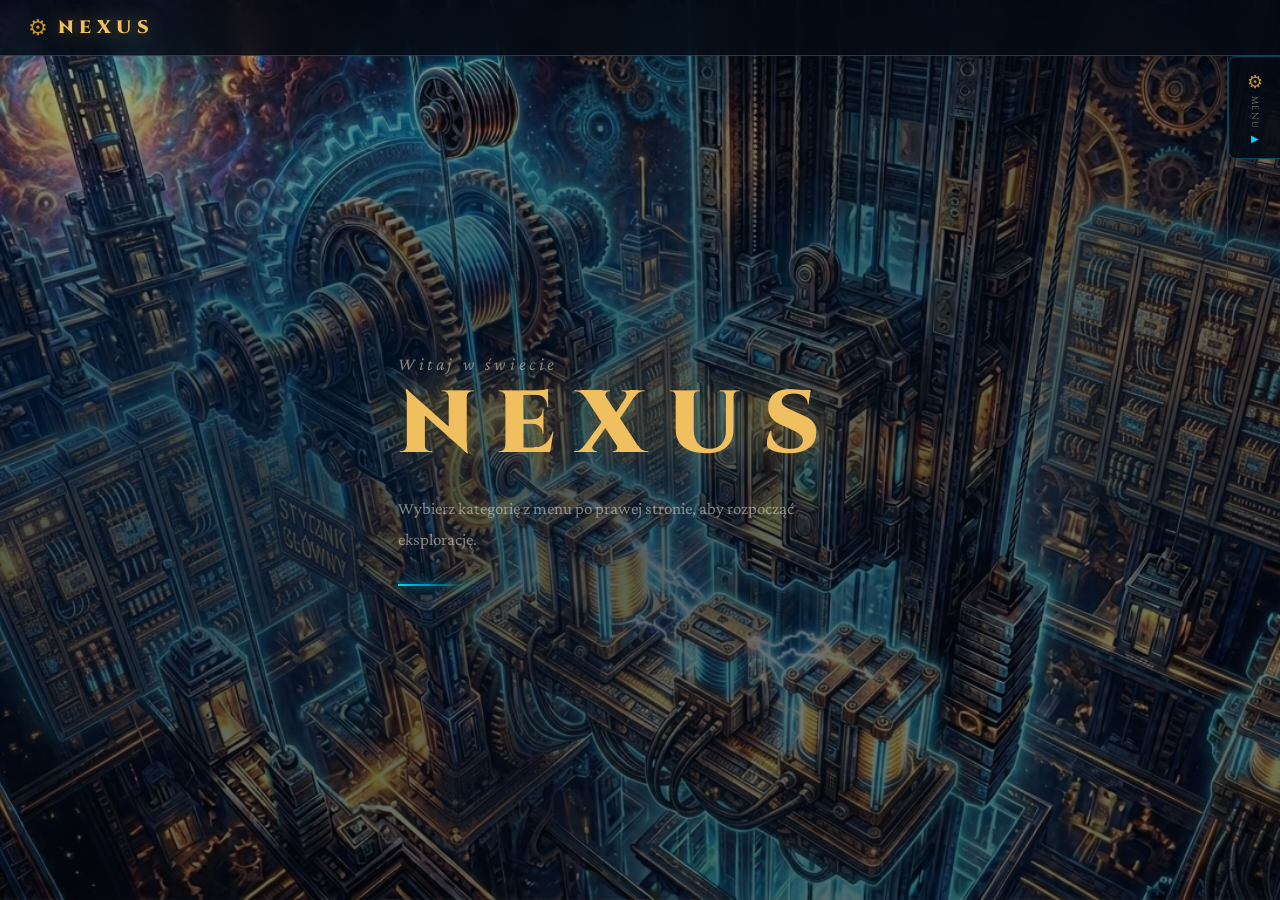
==== commit c3610925: "Add files via upload" ====
--- a/index.html
+++ b/index.html
@@ -1,192 +1,89 @@
 <!DOCTYPE html>
 <html lang="pl">
 <head>
-<meta charset="UTF-8">
-<title>Szach Mat - Elektronika Edition</title>
-<link rel="preconnect" href="https://fonts.googleapis.com">
-<link href="https://fonts.googleapis.com/css2?family=Cinzel+Decorative:wght@700&family=Cinzel:wght@400;600&display=swap" rel="stylesheet">
-<style>
-*,*::before,*::after{box-sizing:border-box;margin:0;padding:0;}
-body,html{width:100%;height:100%;overflow:hidden;background:#080604;font-family:'Cinzel',serif;display:flex;justify-content:center;align-items:center;}
-.view{position:absolute;inset:0;display:flex;flex-direction:column;justify-content:center;align-items:center;transition:opacity .4s;}
-.view.hidden{opacity:0;pointer-events:none;}
-.smoke-title{font-family:'Cinzel Decorative',serif;font-size:clamp(1.1rem,3.5vmin,2.1rem);color:#d4b866;letter-spacing:.38em;text-shadow:0 0 16px #d4b86699,0 0 45px #d4b86644;white-space:nowrap;margin-bottom:10px;animation:dym 3.5s ease-in-out infinite alternate;}
-@keyframes dym{0%{opacity:.95;transform:translateY(0) scale(1);}100%{opacity:.3;transform:translateY(-5px) scale(1.04);}}
-.board-outer{display:grid;grid-template-columns:16px 1fr 16px;grid-template-rows:1fr 16px;width:min(62vmin,420px);height:min(62vmin,420px);}
-.labels-rank,.labels-rank-r{display:flex;flex-direction:column;justify-content:space-around;align-items:center;}
-.labels-file{grid-column:2/3;grid-row:2/3;display:flex;flex-direction:row;justify-content:space-around;align-items:center;}
-.lbl{font-size:clamp(.38rem,1.1vmin,.6rem);color:#7a6030;user-select:none;}
-.chess-wrap{grid-column:2/3;grid-row:1/2;display:grid;grid-template-columns:repeat(8,1fr);grid-template-rows:repeat(8,1fr);border:2px solid #5a3e18;box-shadow:0 0 28px #000a;}
-.sq{display:flex;justify-content:center;align-items:center;font-size:clamp(.85rem,3.4vmin,1.9rem);}
-.sq.light{background:#d4b483;}.sq.dark{background:#4a2c0a;}
-.wp{color:#f0ece2;text-shadow:1px 1px 0 #7a5520, 0 2px 5px #0009;}
-.bp{color:#100e06;text-shadow:1px 1px 0 #c8a84b;}
-.sq span.clickable{cursor:pointer;transition:transform .18s;}
-.sq span.clickable:hover{transform:scale(1.25);filter:brightness(1.4);}
-
-/* ELEKTRONIKA CONSOLE SHELL */
-.konsola{
-  display:flex;flex-direction:column;align-items:center;
-  background:linear-gradient(170deg,#c8c0b0 0%,#a8a098 40%,#888078 100%);
-  border-radius:22px 22px 40px 40px; padding:14px 18px 20px;
-  box-shadow: 0 6px 30px rgba(0,0,0,.7), 0 2px 0 rgba(255,255,255,.3) inset;
-  width:360px; user-select:none;
-}
-.lcd-outer{
-  width:100%; background:#1a1a0a; border-radius:8px; padding:6px;
-  box-shadow:0 2px 8px rgba(0,0,0,.8) inset; border:2px solid #2a2a1a;
-}
-.lcd-bezel{ background:#8fa840; border-radius:5px; padding:4px; position:relative; overflow:hidden;}
-#wr-canvas{ display:block; image-rendering:pixelated; background:#8fa840; width:100%; height:auto;}
-.lcd-score-row{ display:flex; justify-content:space-between; padding:3px 10px; background:#7a9438; color:#1a2608; font-family:monospace; font-weight:bold; font-size:12px;}
-
-.buttons-area{ width:100%; margin-top:12px; display:flex; flex-direction:column; gap:10px;}
-.btn-row{ display:flex; gap:14px; justify-content:center;}
-.konsola-btn{
-  width:46px; height:46px; border-radius:50%; background:radial-gradient(circle at 35% 30%,#e04030,#901010);
-  border:none; box-shadow:0 4px 0 #600808; cursor:pointer; color:white; font-weight:bold;
-}
-.konsola-btn:active{ transform:translateY(3px); box-shadow:0 1px 0 #600808;}
-.btn-blue{ background:radial-gradient(circle at 35% 30%,#4060d0,#1030a0); box-shadow:0 4px 0 #082080;}
-.btn-back{ position:absolute; top:20px; left:20px; color:#d4b866; background:none; border:1px solid; padding:5px 10px; cursor:pointer;}
-</style>
+  <meta charset="UTF-8">
+  <meta name="viewport" content="width=device-width, initial-scale=1.0">
+  <title>Moja Strona</title>
+  <link rel="stylesheet" href="style.css">
+  <link href="https://fonts.googleapis.com/css2?family=Cinzel:wght@400;600;900&family=Crimson+Pro:ital,wght@0,300;0,400;1,300&display=swap" rel="stylesheet">
 </head>
 <body>
 
-<div id="v-board" class="view">
-  <div class="smoke-title">SZACH MAT</div>
-  <div class="board-outer">
-    <div class="labels-rank" id="rank-left"></div>
-    <div class="chess-wrap" id="chess-board"></div>
-    <div class="labels-rank-r" id="rank-right"></div>
-    <div class="labels-file" id="file-labels"></div>
-  </div>
-</div>
+  <div class="bg"></div>
+  <div class="overlay"></div>
 
-<div id="v-wr" class="view hidden">
-  <button class="btn-back" onclick="location.reload()">← POWRÓT</button>
-  <div class="konsola">
-    <div style="font-size:10px; color:#444; margin-bottom:5px;">ЭЛЕКТРОНИКА ИМ-02</div>
-    <div class="lcd-outer">
-      <div class="lcd-score-row">
-        <span>SCORE: <span id="wr-score">000</span></span>
-        <span>MISS: <span id="wr-miss">0</span></span>
-      </div>
-      <div class="lcd-bezel">
-        <canvas id="wr-canvas" width="300" height="180"></canvas>
+  <header class="top-bar">
+    <div class="logo">
+      <span class="logo-glyph">⚙</span>
+      <span class="logo-text">NEXUS</span>
+    </div>
+  </header>
+
+  <!-- RIGHT SIDE NAV -->
+  <nav class="side-nav" id="sideNav">
+    <div class="nav-toggle" id="navToggle" onclick="toggleNav()">
+      <span class="toggle-icon">⚙</span>
+      <span class="toggle-label">MENU</span>
+      <span class="arrow" id="navArrow">▶</span>
+    </div>
+
+    <div class="nav-panel" id="navPanel">
+      <div class="nav-panel-inner">
+        <ul class="nav-list">
+          <li>
+            <a href="dom.html" class="nav-link">
+              <span class="nav-icon">🏠</span>
+              <span>Dom</span>
+              <span class="nav-spark"></span>
+            </a>
+          </li>
+          <li>
+            <a href="ogrod.html" class="nav-link">
+              <span class="nav-icon">🌿</span>
+              <span>Ogród</span>
+              <span class="nav-spark"></span>
+            </a>
+          </li>
+          <li>
+            <a href="praca.html" class="nav-link">
+              <span class="nav-icon">⚙</span>
+              <span>Praca</span>
+              <span class="nav-spark"></span>
+            </a>
+          </li>
+          <li>
+            <a href="gry.html" class="nav-link">
+              <span class="nav-icon">🎮</span>
+              <span>Gry</span>
+              <span class="nav-spark"></span>
+            </a>
+          </li>
+        </ul>
       </div>
     </div>
-    <div class="buttons-area">
-      <div class="btn-row">
-        <button class="konsola-btn" onmousedown="moveWolf(0)">I</button>
-        <button class="konsola-btn" onmousedown="moveWolf(3)">II</button>
-        <button class="konsola-btn" onmousedown="moveWolf(1)">III</button>
-        <button class="konsola-btn" onmousedown="moveWolf(2)">IV</button>
-      </div>
-      <div class="btn-row">
-        <button class="konsola-btn btn-blue" onclick="startGame(0)">GAME A</button>
-        <button class="konsola-btn btn-blue" onclick="startGame(1)">GAME B</button>
+  </nav>
+
+  <!-- MAIN CONTENT -->
+  <main class="main-content">
+    <div class="hero">
+      <div class="hero-inner">
+        <p class="hero-sub">Witaj w świecie</p>
+        <h1 class="hero-title">NEXUS</h1>
+        <p class="hero-desc">Wybierz kategorię z menu po prawej stronie, aby rozpocząć eksplorację.</p>
+        <div class="hero-line"></div>
       </div>
     </div>
-  </div>
-</div>
+  </main>
 
-<script>
-const boardEl = document.getElementById('chess-board');
-const RANKS = ['8','7','6','5','4','3','2','1'], FILES = ['a','b','c','d','e','f','g','h'];
-const boardState = [
-  ['♜','♞','♝','♛','♚','♝','♞','♜'],
-  ['♟','♟','♟','♟','♟','♟','♟','♟'],
-  ['','','','','','','',''],['','','','','','','',''],['','','','','','','',''],['','','','','','','',''],
-  ['♙','♙','♙','♙','♙','♙','♙','♙'],
-  ['♖','♘','♗','♕','♔','♗','♘','♖']
-];
-
-function initBoard() {
-  document.getElementById('rank-left').innerHTML = RANKS.map(r=>`<span class="lbl">${r}</span>`).join('');
-  document.getElementById('file-labels').innerHTML = FILES.map(f=>`<span class="lbl">${f}</span>`).join('');
-  boardState.forEach((row, r) => {
-    row.forEach((p, c) => {
-      const sq = document.createElement('div');
-      sq.className = `sq ${(r+c)%2===0?'dark':'light'}`;
-      if(p) {
-        const span = document.createElement('span');
-        span.textContent = p;
-        span.className = r > 4 ? 'wp' : 'bp';
-        if(p === '♔' && r === 7) { // Biała Królowa (uproszczony wybór króla jako startu)
-            span.classList.add('clickable');
-            span.onclick = () => { document.getElementById('v-board').classList.add('hidden'); document.getElementById('v-wr').classList.remove('hidden'); };
-        }
-        sq.appendChild(span);
-      }
-      boardEl.appendChild(sq);
-    });
-  });
-}
-
-// GAME LOGIC: NU POGODI
-const canvas = document.getElementById('wr-canvas');
-const ctx = canvas.getContext('2d');
-let score = 0, misses = 0, wolfPos = 0, eggs = [], gameActive = false, speed = 1000;
-
-function moveWolf(p) { wolfPos = p; draw(); }
-
-function startGame(mode) {
-  score = 0; misses = 0; eggs = []; gameActive = true;
-  speed = mode === 0 ? 800 : 500;
-  tick();
-}
-
-function tick() {
-  if(!gameActive) return;
-  if(Math.random() > 0.6) eggs.push({lane: Math.floor(Math.random()*4), step: 0});
-  
-  eggs.forEach((egg, i) => {
-    egg.step++;
-    if(egg.step === 5) {
-      if(wolfPos === egg.lane) { score++; } 
-      else { misses++; if(misses >= 4) gameActive = false; }
+  <script>
+    function toggleNav() {
+      const panel = document.getElementById('navPanel');
+      const arrow = document.getElementById('navArrow');
+      const nav = document.getElementById('sideNav');
+      panel.classList.toggle('open');
+      arrow.classList.toggle('rotated');
+      nav.classList.toggle('expanded');
     }
-  });
-  eggs = eggs.filter(e => e.step < 6);
-  
-  document.getElementById('wr-score').textContent = score.toString().padStart(3, '0');
-  document.getElementById('wr-miss').textContent = misses;
-  
-  draw();
-  setTimeout(tick, speed - (score * 0.5));
-}
-
-function draw() {
-  ctx.clearRect(0, 0, 300, 180);
-  ctx.fillStyle = '#1a2608';
-  
-  // Wilczek
-  const wX = [60, 60, 210, 210][wolfPos];
-  const wY = [60, 110, 110, 60][wolfPos];
-  ctx.fillRect(wX, wY, 30, 30); // Uproszczony wilk jako kwadrat kosza
-  ctx.fillText("WILK", 130, 100);
-
-  // Jajka
-  eggs.forEach(e => {
-    let ex, ey;
-    if(e.lane === 0) { ex = 20 + e.step*15; ey = 40 + e.step*10; }
-    if(e.lane === 1) { ex = 20 + e.step*15; ey = 140 - e.step*10; }
-    if(e.lane === 2) { ex = 280 - e.step*15; ey = 140 - e.step*10; }
-    if(e.lane === 3) { ex = 280 - e.step*15; ey = 40 + e.step*10; }
-    ctx.beginPath(); ctx.arc(ex, ey, 5, 0, Math.PI*2); ctx.fill();
-  });
-}
-
-window.addEventListener('keydown', e => {
-  if(e.key === '1') moveWolf(0);
-  if(e.key === '2') moveWolf(3);
-  if(e.key === '3') moveWolf(1);
-  if(e.key === '4') moveWolf(2);
-});
-
-initBoard();
-draw();
-</script>
+  </script>
 </body>
 </html>
--- a/style.css
+++ b/style.css
@@ -0,0 +1,463 @@
+/* ============================================================
+   NEXUS — Steampunk Cyber Theme
+   ============================================================ */
+
+@import url('https://fonts.googleapis.com/css2?family=Cinzel:wght@400;600;900&family=Crimson+Pro:ital,wght@0,300;0,400;1,300&display=swap');
+
+:root {
+  --gold: #c8922a;
+  --gold-light: #f0c060;
+  --cyan: #00d4ff;
+  --cyan-dim: rgba(0, 212, 255, 0.15);
+  --dark: #05080f;
+  --panel-bg: rgba(5, 10, 20, 0.85);
+  --panel-border: rgba(0, 212, 255, 0.3);
+  --text-main: #e8dcc8;
+  --text-dim: rgba(232, 220, 200, 0.55);
+  --nav-width: 220px;
+}
+
+*, *::before, *::after {
+  margin: 0; padding: 0;
+  box-sizing: border-box;
+}
+
+html, body {
+  width: 100%; height: 100%;
+  overflow-x: hidden;
+}
+
+body {
+  font-family: 'Crimson Pro', Georgia, serif;
+  color: var(--text-main);
+  background: var(--dark);
+  min-height: 100vh;
+}
+
+/* ── BACKGROUND ─────────────────────────────────────── */
+.bg {
+  position: fixed;
+  inset: 0;
+  background-image: url('Gemini_Generated_Image_avi7obavi7obavi7.png');
+  background-size: cover;
+  background-position: center;
+  z-index: 0;
+}
+
+.overlay {
+  position: fixed;
+  inset: 0;
+  background:
+    radial-gradient(ellipse at 20% 50%, rgba(0,30,60,0.55) 0%, transparent 60%),
+    radial-gradient(ellipse at 80% 20%, rgba(5,15,30,0.4) 0%, transparent 50%),
+    linear-gradient(to bottom, rgba(5,8,15,0.35) 0%, rgba(5,8,15,0.6) 100%);
+  z-index: 1;
+}
+
+/* ── TOP BAR ─────────────────────────────────────────── */
+.top-bar {
+  position: fixed;
+  top: 0; left: 0; right: 0;
+  height: 56px;
+  background: rgba(5, 10, 20, 0.82);
+  border-bottom: 1px solid var(--panel-border);
+  backdrop-filter: blur(12px);
+  display: flex;
+  align-items: center;
+  padding: 0 28px;
+  z-index: 100;
+}
+
+.logo {
+  display: flex;
+  align-items: center;
+  gap: 10px;
+}
+
+.logo-glyph {
+  font-size: 22px;
+  color: var(--gold);
+  animation: spin 12s linear infinite;
+  display: inline-block;
+}
+
+@keyframes spin {
+  to { transform: rotate(360deg); }
+}
+
+.logo-text {
+  font-family: 'Cinzel', serif;
+  font-size: 18px;
+  font-weight: 900;
+  letter-spacing: 0.3em;
+  color: var(--gold-light);
+  text-shadow: 0 0 18px rgba(200, 146, 42, 0.6);
+}
+
+/* ── SIDE NAV ─────────────────────────────────────────── */
+.side-nav {
+  position: fixed;
+  top: 56px;
+  right: 0;
+  z-index: 200;
+  display: flex;
+  flex-direction: row-reverse;
+  align-items: flex-start;
+}
+
+.nav-toggle {
+  display: flex;
+  flex-direction: column;
+  align-items: center;
+  justify-content: center;
+  gap: 4px;
+  width: 52px;
+  padding: 14px 0;
+  background: rgba(5, 10, 20, 0.9);
+  border: 1px solid var(--panel-border);
+  border-right: none;
+  border-radius: 8px 0 0 8px;
+  cursor: pointer;
+  transition: background 0.25s;
+  user-select: none;
+}
+
+.nav-toggle:hover {
+  background: rgba(0, 50, 80, 0.9);
+}
+
+.toggle-icon {
+  font-size: 18px;
+  color: var(--gold);
+  animation: spin 8s linear infinite;
+  display: inline-block;
+}
+
+.toggle-label {
+  font-family: 'Cinzel', serif;
+  font-size: 9px;
+  letter-spacing: 0.15em;
+  color: var(--text-dim);
+  writing-mode: vertical-lr;
+  text-orientation: mixed;
+}
+
+.arrow {
+  font-size: 10px;
+  color: var(--cyan);
+  transition: transform 0.3s;
+}
+
+.arrow.rotated {
+  transform: rotate(180deg);
+}
+
+/* Nav Panel */
+.nav-panel {
+  width: 0;
+  overflow: hidden;
+  transition: width 0.35s cubic-bezier(0.4, 0, 0.2, 1);
+  background: rgba(5, 10, 20, 0.92);
+  border: 1px solid var(--panel-border);
+  border-right: none;
+  backdrop-filter: blur(16px);
+  border-radius: 8px 0 0 8px;
+}
+
+.nav-panel.open {
+  width: var(--nav-width);
+}
+
+.nav-panel-inner {
+  width: var(--nav-width);
+  padding: 12px 0;
+}
+
+.nav-list {
+  list-style: none;
+}
+
+.nav-link {
+  display: flex;
+  align-items: center;
+  gap: 12px;
+  padding: 14px 20px;
+  text-decoration: none;
+  color: var(--text-main);
+  font-family: 'Cinzel', serif;
+  font-size: 13px;
+  letter-spacing: 0.1em;
+  position: relative;
+  transition: color 0.2s, background 0.2s;
+  border-bottom: 1px solid rgba(0, 212, 255, 0.08);
+  overflow: hidden;
+}
+
+.nav-link::before {
+  content: '';
+  position: absolute;
+  left: 0; top: 0; bottom: 0;
+  width: 2px;
+  background: var(--cyan);
+  transform: scaleY(0);
+  transition: transform 0.2s;
+}
+
+.nav-link:hover {
+  color: var(--gold-light);
+  background: rgba(0, 212, 255, 0.07);
+}
+
+.nav-link:hover::before {
+  transform: scaleY(1);
+}
+
+.active-link {
+  color: var(--gold-light) !important;
+  background: rgba(200, 146, 42, 0.1);
+}
+
+.active-link::before {
+  transform: scaleY(1) !important;
+  background: var(--gold) !important;
+}
+
+.nav-icon {
+  font-size: 16px;
+  min-width: 20px;
+  text-align: center;
+}
+
+/* ── MAIN CONTENT ─────────────────────────────────────── */
+.main-content {
+  position: relative;
+  z-index: 10;
+  min-height: 100vh;
+  display: flex;
+  align-items: center;
+  justify-content: center;
+  padding: 80px 80px 40px 40px;
+}
+
+.hero {
+  max-width: 600px;
+}
+
+.hero-inner {
+  animation: fadeUp 1s ease both;
+}
+
+@keyframes fadeUp {
+  from { opacity: 0; transform: translateY(30px); }
+  to   { opacity: 1; transform: translateY(0); }
+}
+
+.hero-sub {
+  font-family: 'Crimson Pro', serif;
+  font-style: italic;
+  font-size: 18px;
+  color: var(--text-dim);
+  letter-spacing: 0.2em;
+  margin-bottom: 8px;
+}
+
+.hero-title {
+  font-family: 'Cinzel', serif;
+  font-size: clamp(48px, 8vw, 88px);
+  font-weight: 900;
+  letter-spacing: 0.25em;
+  color: var(--gold-light);
+  text-shadow:
+    0 0 40px rgba(200, 146, 42, 0.5),
+    0 0 80px rgba(0, 212, 255, 0.2);
+  line-height: 1;
+  margin-bottom: 24px;
+}
+
+.hero-desc {
+  font-size: 17px;
+  line-height: 1.8;
+  color: var(--text-dim);
+  max-width: 420px;
+  margin-bottom: 28px;
+}
+
+.hero-line {
+  width: 80px;
+  height: 2px;
+  background: linear-gradient(to right, var(--cyan), transparent);
+  box-shadow: 0 0 12px var(--cyan);
+}
+
+/* ── SUBPAGE ─────────────────────────────────────────── */
+.subpage-content {
+  position: relative;
+  z-index: 10;
+  min-height: 100vh;
+  padding: 100px 80px 60px 60px;
+  max-width: 900px;
+}
+
+.back-btn {
+  display: inline-flex;
+  align-items: center;
+  gap: 8px;
+  font-family: 'Cinzel', serif;
+  font-size: 12px;
+  letter-spacing: 0.2em;
+  color: var(--cyan);
+  text-decoration: none;
+  border: 1px solid var(--panel-border);
+  padding: 8px 18px;
+  border-radius: 4px;
+  background: var(--panel-bg);
+  backdrop-filter: blur(8px);
+  transition: all 0.2s;
+  margin-bottom: 40px;
+  cursor: pointer;
+}
+
+.back-btn:hover {
+  background: rgba(0, 212, 255, 0.1);
+  border-color: var(--cyan);
+  box-shadow: 0 0 16px rgba(0, 212, 255, 0.2);
+}
+
+.page-header {
+  margin-bottom: 40px;
+  animation: fadeUp 0.8s ease both;
+}
+
+.page-category {
+  font-family: 'Crimson Pro', serif;
+  font-style: italic;
+  font-size: 15px;
+  color: var(--text-dim);
+  letter-spacing: 0.25em;
+  margin-bottom: 6px;
+}
+
+.page-title {
+  font-family: 'Cinzel', serif;
+  font-size: clamp(36px, 6vw, 64px);
+  font-weight: 900;
+  letter-spacing: 0.2em;
+  color: var(--gold-light);
+  text-shadow: 0 0 30px rgba(200, 146, 42, 0.45);
+  line-height: 1.1;
+}
+
+.page-divider {
+  width: 120px;
+  height: 2px;
+  background: linear-gradient(to right, var(--gold), transparent);
+  box-shadow: 0 0 10px rgba(200, 146, 42, 0.4);
+  margin-top: 16px;
+}
+
+.content-panel {
+  background: var(--panel-bg);
+  border: 1px solid var(--panel-border);
+  border-radius: 8px;
+  padding: 36px 40px;
+  backdrop-filter: blur(14px);
+  animation: fadeUp 0.9s ease 0.15s both;
+  box-shadow:
+    inset 0 1px 0 rgba(255,255,255,0.04),
+    0 20px 60px rgba(0,0,0,0.5);
+}
+
+.content-panel h2 {
+  font-family: 'Cinzel', serif;
+  font-size: 18px;
+  letter-spacing: 0.15em;
+  color: var(--cyan);
+  margin-bottom: 16px;
+  display: flex;
+  align-items: center;
+  gap: 10px;
+}
+
+.content-panel h2::after {
+  content: '';
+  flex: 1;
+  height: 1px;
+  background: var(--panel-border);
+}
+
+.content-panel p {
+  font-size: 16px;
+  line-height: 1.85;
+  color: var(--text-dim);
+  margin-bottom: 16px;
+}
+
+.content-panel ul {
+  list-style: none;
+  display: grid;
+  grid-template-columns: repeat(auto-fill, minmax(200px, 1fr));
+  gap: 12px;
+  margin-top: 8px;
+}
+
+.content-panel ul li {
+  background: rgba(0, 212, 255, 0.05);
+  border: 1px solid rgba(0, 212, 255, 0.15);
+  border-radius: 6px;
+  padding: 14px 18px;
+  font-size: 15px;
+  color: var(--text-main);
+  transition: all 0.2s;
+  cursor: default;
+  position: relative;
+  overflow: hidden;
+}
+
+.content-panel ul li::before {
+  content: '▸';
+  color: var(--gold);
+  margin-right: 8px;
+}
+
+.content-panel ul li:hover {
+  background: rgba(0, 212, 255, 0.1);
+  border-color: var(--cyan);
+  transform: translateX(4px);
+}
+
+/* corner decorations */
+.content-panel::before,
+.content-panel::after {
+  content: '';
+  position: absolute;
+  width: 16px; height: 16px;
+  border-color: var(--gold);
+  border-style: solid;
+}
+
+.content-panel {
+  position: relative;
+}
+
+.content-panel::before {
+  top: 10px; left: 10px;
+  border-width: 2px 0 0 2px;
+}
+
+.content-panel::after {
+  bottom: 10px; right: 10px;
+  border-width: 0 2px 2px 0;
+}
+
+/* ── RESPONSIVE ─────────────────────────────── */
+@media (max-width: 640px) {
+  .main-content, .subpage-content {
+    padding: 80px 20px 40px 20px;
+  }
+  .subpage-content {
+    max-width: 100%;
+  }
+  .content-panel {
+    padding: 24px 20px;
+  }
+}
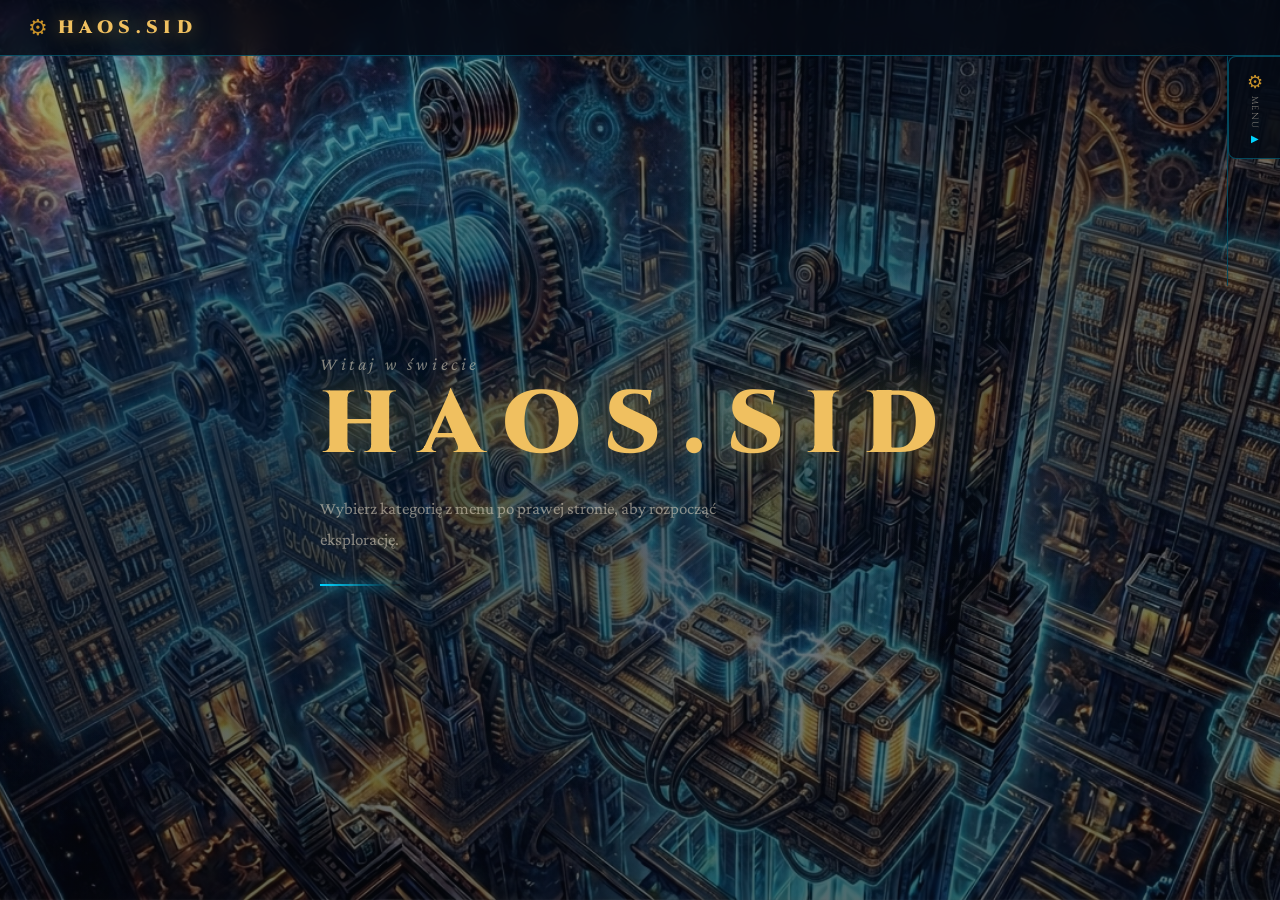
==== commit 2568d764: "Add files via upload" ====
--- a/index.html
+++ b/index.html
@@ -15,7 +15,7 @@
   <header class="top-bar">
     <div class="logo">
       <span class="logo-glyph">⚙</span>
-      <span class="logo-text">NEXUS</span>
+      <span class="logo-text">HAOS.SID</span>
     </div>
   </header>
 
@@ -68,7 +68,7 @@
     <div class="hero">
       <div class="hero-inner">
         <p class="hero-sub">Witaj w świecie</p>
-        <h1 class="hero-title">NEXUS</h1>
+        <h1 class="hero-title">HAOS.SID</h1>
         <p class="hero-desc">Wybierz kategorię z menu po prawej stronie, aby rozpocząć eksplorację.</p>
         <div class="hero-line"></div>
       </div>
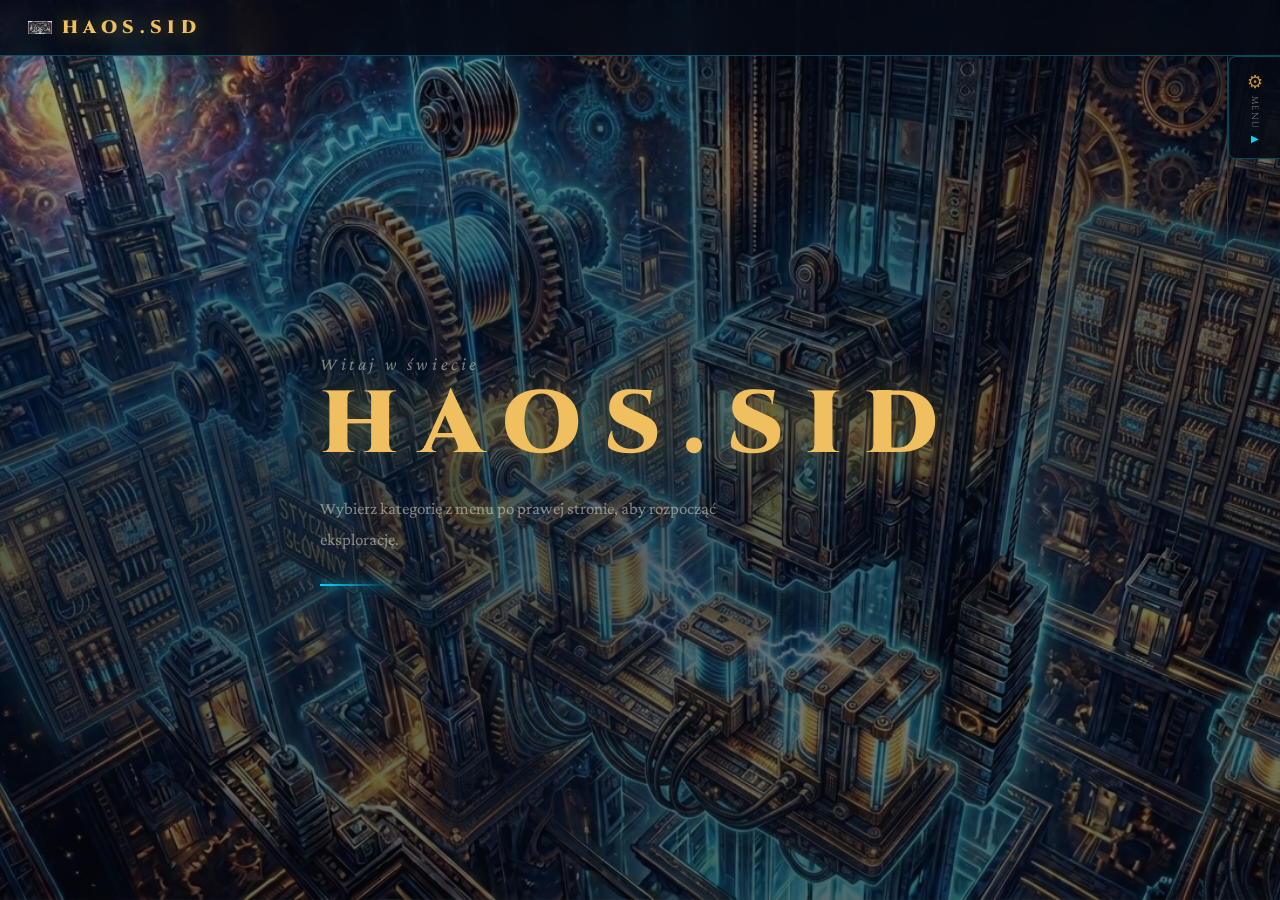
==== commit 9b2a5fe2: "Update logo and navigation link in index.html" ====
--- a/index.html
+++ b/index.html
@@ -6,6 +6,24 @@
   <title>Moja Strona</title>
   <link rel="stylesheet" href="style.css">
   <link href="https://fonts.googleapis.com/css2?family=Cinzel:wght@400;600;900&family=Crimson+Pro:ital,wght@0,300;0,400;1,300&display=swap" rel="stylesheet">
+  <style>
+    /* Dodatkowe mikro-style, żeby logo w formie obrazka wyglądało idealnie i równo z tekstem */
+    .logo {
+      display: flex;
+      align-items: center;
+      gap: 10px;
+    }
+    .logo-img {
+      width: 24px; /* Dopasuj rozmiar grafiki według uznania */
+      height: 24px;
+      object-fit: contain;
+    }
+    /* Styl dla neonowego wyróżnienia gry wewnątrz podmenu/listy, jeśli będziesz chciał */
+    .game-highlight {
+      color: #00d4ff !important;
+      text-shadow: 0 0 8px rgba(0, 212, 255, 0.6);
+    }
+  </style>
 </head>
 <body>
 
@@ -14,12 +32,11 @@
 
   <header class="top-bar">
     <div class="logo">
-      <span class="logo-glyph">⚙</span>
+      <img src="labirynt.png" alt="Logo" class="logo-img">
       <span class="logo-text">HAOS.SID</span>
     </div>
   </header>
 
-  <!-- RIGHT SIDE NAV -->
   <nav class="side-nav" id="sideNav">
     <div class="nav-toggle" id="navToggle" onclick="toggleNav()">
       <span class="toggle-icon">⚙</span>
@@ -52,9 +69,9 @@
             </a>
           </li>
           <li>
-            <a href="gry.html" class="nav-link">
+            <a href="labirynt/index.html" class="nav-link game-highlight">
               <span class="nav-icon">🎮</span>
-              <span>Gry</span>
+              <span>Labirynt Pro</span>
               <span class="nav-spark"></span>
             </a>
           </li>
@@ -63,7 +80,6 @@
     </div>
   </nav>
 
-  <!-- MAIN CONTENT -->
   <main class="main-content">
     <div class="hero">
       <div class="hero-inner">
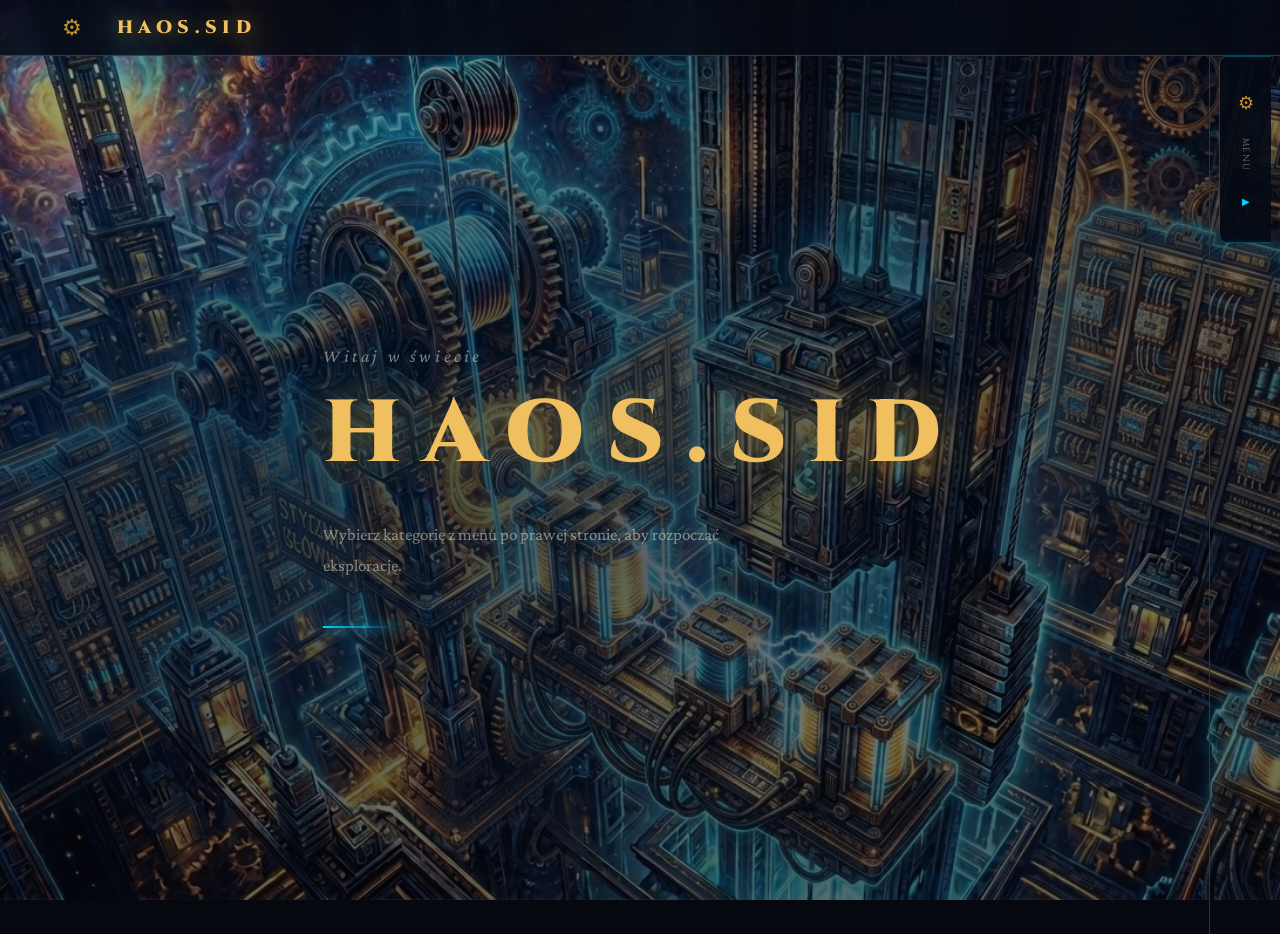
==== commit 8aa0854f: "Refactor HTML structure and update logo" ====
--- a/index.html
+++ b/index.html
@@ -1,105 +1,91 @@
 <!DOCTYPE html>
 <html lang="pl">
 <head>
-  <meta charset="UTF-8">
-  <meta name="viewport" content="width=device-width, initial-scale=1.0">
-  <title>Moja Strona</title>
-  <link rel="stylesheet" href="style.css">
-  <link href="https://fonts.googleapis.com/css2?family=Cinzel:wght@400;600;900&family=Crimson+Pro:ital,wght@0,300;0,400;1,300&display=swap" rel="stylesheet">
-  <style>
-    /* Dodatkowe mikro-style, żeby logo w formie obrazka wyglądało idealnie i równo z tekstem */
-    .logo {
-      display: flex;
-      align-items: center;
-      gap: 10px;
-    }
-    .logo-img {
-      width: 24px; /* Dopasuj rozmiar grafiki według uznania */
-      height: 24px;
-      object-fit: contain;
-    }
-    /* Styl dla neonowego wyróżnienia gry wewnątrz podmenu/listy, jeśli będziesz chciał */
-    .game-highlight {
-      color: #00d4ff !important;
-      text-shadow: 0 0 8px rgba(0, 212, 255, 0.6);
-    }
-  </style>
+  <meta charset="UTF-8">
+  <meta name="viewport" content="width=device-width, initial-scale=1.0">
+  <title>Moja Strona</title>
+  <link rel="stylesheet" href="style.css">
+  <link href="https://fonts.googleapis.com/css2?family=Cinzel:wght@400;600;900&family=Crimson+Pro:ital,wght@0,300;0,400;1,300&display=swap" rel="stylesheet">
 </head>
 <body>
 
-  <div class="bg"></div>
-  <div class="overlay"></div>
+  <div class="bg"></div>
+  <div class="overlay"></div>
 
-  <header class="top-bar">
-    <div class="logo">
-      <img src="labirynt.png" alt="Logo" class="logo-img">
-      <span class="logo-text">HAOS.SID</span>
-    </div>
-  </header>
+  <header class="top-bar">
+    <div class="logo">
+      <span class="logo-glyph">⚙</span>
+      <span class="logo-text">HAOS.SID</span>
+    </div>
+  </header>
 
-  <nav class="side-nav" id="sideNav">
-    <div class="nav-toggle" id="navToggle" onclick="toggleNav()">
-      <span class="toggle-icon">⚙</span>
-      <span class="toggle-label">MENU</span>
-      <span class="arrow" id="navArrow">▶</span>
-    </div>
+  <!-- RIGHT SIDE NAV -->
+  <nav class="side-nav" id="sideNav">
+    <div class="nav-toggle" id="navToggle" onclick="toggleNav()">
+      <span class="toggle-icon">⚙</span>
+      <span class="toggle-label">MENU</span>
+      <span class="arrow" id="navArrow">▶</span>
+    </div>
 
-    <div class="nav-panel" id="navPanel">
-      <div class="nav-panel-inner">
-        <ul class="nav-list">
-          <li>
-            <a href="dom.html" class="nav-link">
-              <span class="nav-icon">🏠</span>
-              <span>Dom</span>
-              <span class="nav-spark"></span>
-            </a>
-          </li>
-          <li>
-            <a href="ogrod.html" class="nav-link">
-              <span class="nav-icon">🌿</span>
-              <span>Ogród</span>
-              <span class="nav-spark"></span>
-            </a>
-          </li>
-          <li>
-            <a href="praca.html" class="nav-link">
-              <span class="nav-icon">⚙</span>
-              <span>Praca</span>
-              <span class="nav-spark"></span>
-            </a>
-          </li>
-          <li>
-            <a href="labirynt/index.html" class="nav-link game-highlight">
-              <span class="nav-icon">🎮</span>
-              <span>Labirynt Pro</span>
-              <span class="nav-spark"></span>
-            </a>
-          </li>
-        </ul>
-      </div>
-    </div>
-  </nav>
+    <div class="nav-panel" id="navPanel">
+      <div class="nav-panel-inner">
+        <ul class="nav-list">
+          <li>
+            <a href="dom.html" class="nav-link">
+              <span class="nav-icon">🏠</span>
+              <span>Dom</span>
+              <span class="nav-spark"></span>
+            </a>
+          </li>
+          <li>
+            <a href="ogrod.html" class="nav-link">
+              <span class="nav-icon">🌿</span>
+              <span>Ogród</span>
+              <span class="nav-spark"></span>
+            </a>
+          </li>
+          <li>
+            <a href="praca.html" class="nav-link">
+              <span class="nav-icon">⚙</span>
+              <span>Praca</span>
+              <span class="nav-spark"></span>
+            </a>
+          </li>
+          <li>
+            <a href="gry.html" class="nav-link">
+              <span class="nav-icon">🎮</span>
+              <span>Gry</span>
+              <span class="nav-spark"></span>
+            </a>
+          </li>
+        </ul>
+      </div>
+    </div>
+  </nav>
 
-  <main class="main-content">
-    <div class="hero">
-      <div class="hero-inner">
-        <p class="hero-sub">Witaj w świecie</p>
-        <h1 class="hero-title">HAOS.SID</h1>
-        <p class="hero-desc">Wybierz kategorię z menu po prawej stronie, aby rozpocząć eksplorację.</p>
-        <div class="hero-line"></div>
-      </div>
-    </div>
-  </main>
+  <!-- MAIN CONTENT -->
+  <main class="main-content">
+    <div class="hero">
+      <div class="hero-inner">
+        <p class="hero-sub">Witaj w świecie</p>
+        <h1 class="hero-title">HAOS.SID</h1>
+        <p class="hero-desc">Wybierz kategorię z menu po prawej stronie, aby rozpocząć eksplorację.</p>
+        <div class="hero-line"></div>
+      </div>
+    </div>
+  </main>
 
-  <script>
-    function toggleNav() {
-      const panel = document.getElementById('navPanel');
-      const arrow = document.getElementById('navArrow');
-      const nav = document.getElementById('sideNav');
-      panel.classList.toggle('open');
-      arrow.classList.toggle('rotated');
-      nav.classList.toggle('expanded');
-    }
-  </script>
+  <script>
+    function toggleNav() {
+      const panel = document.getElementById('navPanel');
+      const arrow = document.getElementById('navArrow');
+      const nav = document.getElementById('sideNav');
+      panel.classList.toggle('open');
+      arrow.classList.toggle('rotated');
+      nav.classList.toggle('expanded');
+    }
+  </script>
 </body>
 </html>
+
+logo nazywa sie labirynt.png
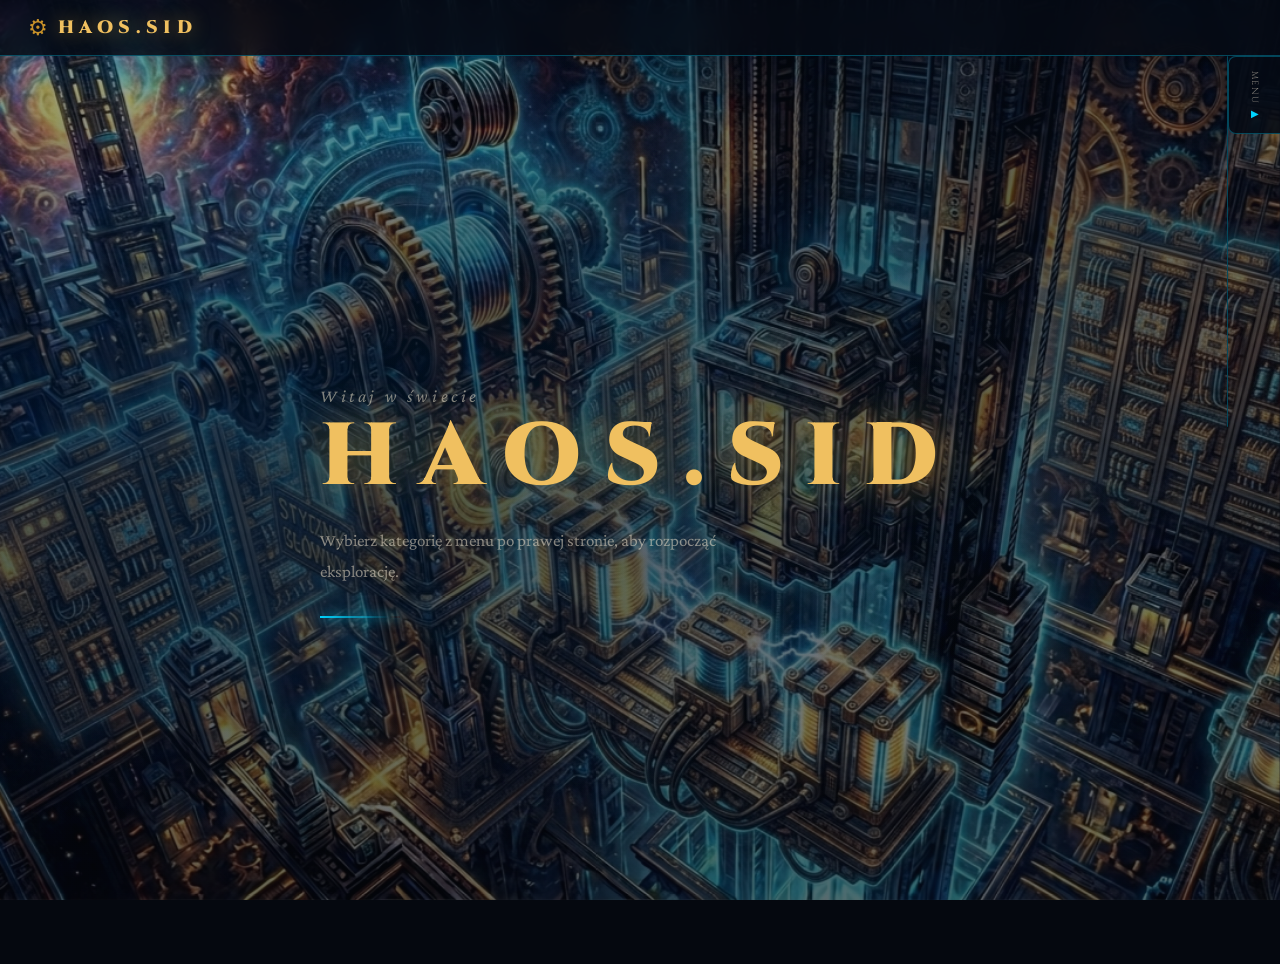
==== commit 3586e694: "Add files via upload" ====
--- a/index.html
+++ b/index.html
@@ -1,91 +1,64 @@
 <!DOCTYPE html>
 <html lang="pl">
 <head>
-  <meta charset="UTF-8">
-  <meta name="viewport" content="width=device-width, initial-scale=1.0">
-  <title>Moja Strona</title>
-  <link rel="stylesheet" href="style.css">
-  <link href="https://fonts.googleapis.com/css2?family=Cinzel:wght@400;600;900&family=Crimson+Pro:ital,wght@0,300;0,400;1,300&display=swap" rel="stylesheet">
+  <meta charset="UTF-8">
+  <meta name="viewport" content="width=device-width, initial-scale=1.0">
+  <title>HAOS.SID</title>
+  <link rel="icon" href="favicon.svg" type="image/svg+xml">
+  <link rel="stylesheet" href="style.css">
+  <link href="https://fonts.googleapis.com/css2?family=Cinzel:wght@400;600;900&family=Crimson+Pro:ital,wght@0,300;0,400;1,300&display=swap" rel="stylesheet">
 </head>
 <body>
+  <div class="bg"></div>
+  <div class="overlay"></div>
 
-  <div class="bg"></div>
-  <div class="overlay"></div>
+  <header class="top-bar">
+    <div class="logo">
+      <span class="logo-glyph">⚙</span>
+      <span class="logo-text">HAOS.SID</span>
+    </div>
+  </header>
 
-  <header class="top-bar">
-    <div class="logo">
-      <span class="logo-glyph">⚙</span>
-      <span class="logo-text">HAOS.SID</span>
-    </div>
-  </header>
+  <nav class="side-nav" id="sideNav">
+    <div class="nav-toggle" id="navToggle" onclick="toggleNav()">
+      <span class="toggle-label">MENU</span>
+      <span class="arrow" id="navArrow">▶</span>
+    </div>
+    <div class="nav-panel" id="navPanel">
+      <div class="nav-panel-inner">
+        <ul class="nav-list">
+          <li><a href="index.html" class="nav-link active-link"><span class="nav-icon" aria-hidden="true">⌂</span><span>Strona główna</span><span class="nav-spark"></span></a></li>
+          <li><a href="dom.html" class="nav-link"><span class="nav-icon" aria-hidden="true">▦</span><span>Dom</span><span class="nav-spark"></span></a></li>
+          <li><a href="ogrod.html" class="nav-link"><span class="nav-icon" aria-hidden="true">✳</span><span>Ogród</span><span class="nav-spark"></span></a></li>
+          <li><a href="praca.html" class="nav-link"><span class="nav-icon" aria-hidden="true">⚒</span><span>Praca</span><span class="nav-spark"></span></a></li>
+          <li><a href="ranking.html" class="nav-link"><span class="nav-icon" aria-hidden="true">★</span><span>Ranking</span><span class="nav-spark"></span></a></li>
+          <li><a href="gry.html" class="nav-link"><span class="nav-icon" aria-hidden="true">▶</span><span>Gry</span><span class="nav-spark"></span></a></li>
+        </ul>
+      </div>
+    </div>
+  </nav>
 
-  <!-- RIGHT SIDE NAV -->
-  <nav class="side-nav" id="sideNav">
-    <div class="nav-toggle" id="navToggle" onclick="toggleNav()">
-      <span class="toggle-icon">⚙</span>
-      <span class="toggle-label">MENU</span>
-      <span class="arrow" id="navArrow">▶</span>
-    </div>
+  <main class="main-content">
+    <div class="hero">
+      <div class="hero-inner">
+        <p class="hero-sub">Witaj w świecie</p>
+        <h1 class="hero-title">HAOS.SID</h1>
+        <p class="hero-desc">Wybierz kategorię z menu po prawej stronie, aby rozpocząć eksplorację.</p>
+        <div class="hero-line"></div>
+      </div>
+    </div>
+  </main>
 
-    <div class="nav-panel" id="navPanel">
-      <div class="nav-panel-inner">
-        <ul class="nav-list">
-          <li>
-            <a href="dom.html" class="nav-link">
-              <span class="nav-icon">🏠</span>
-              <span>Dom</span>
-              <span class="nav-spark"></span>
-            </a>
-          </li>
-          <li>
-            <a href="ogrod.html" class="nav-link">
-              <span class="nav-icon">🌿</span>
-              <span>Ogród</span>
-              <span class="nav-spark"></span>
-            </a>
-          </li>
-          <li>
-            <a href="praca.html" class="nav-link">
-              <span class="nav-icon">⚙</span>
-              <span>Praca</span>
-              <span class="nav-spark"></span>
-            </a>
-          </li>
-          <li>
-            <a href="gry.html" class="nav-link">
-              <span class="nav-icon">🎮</span>
-              <span>Gry</span>
-              <span class="nav-spark"></span>
-            </a>
-          </li>
-        </ul>
-      </div>
-    </div>
-  </nav>
+  <script>
+    function toggleNav() {
+      const panel = document.getElementById('navPanel');
+      const arrow = document.getElementById('navArrow');
+      const nav = document.getElementById('sideNav');
+      panel.classList.toggle('open');
+      arrow.classList.toggle('rotated');
+      nav.classList.toggle('expanded');
+    }
 
-  <!-- MAIN CONTENT -->
-  <main class="main-content">
-    <div class="hero">
-      <div class="hero-inner">
-        <p class="hero-sub">Witaj w świecie</p>
-        <h1 class="hero-title">HAOS.SID</h1>
-        <p class="hero-desc">Wybierz kategorię z menu po prawej stronie, aby rozpocząć eksplorację.</p>
-        <div class="hero-line"></div>
-      </div>
-    </div>
-  </main>
-
-  <script>
-    function toggleNav() {
-      const panel = document.getElementById('navPanel');
-      const arrow = document.getElementById('navArrow');
-      const nav = document.getElementById('sideNav');
-      panel.classList.toggle('open');
-      arrow.classList.toggle('rotated');
-      nav.classList.toggle('expanded');
-    }
-  </script>
+  </script>
 </body>
 </html>
-
-logo nazywa sie labirynt.png
